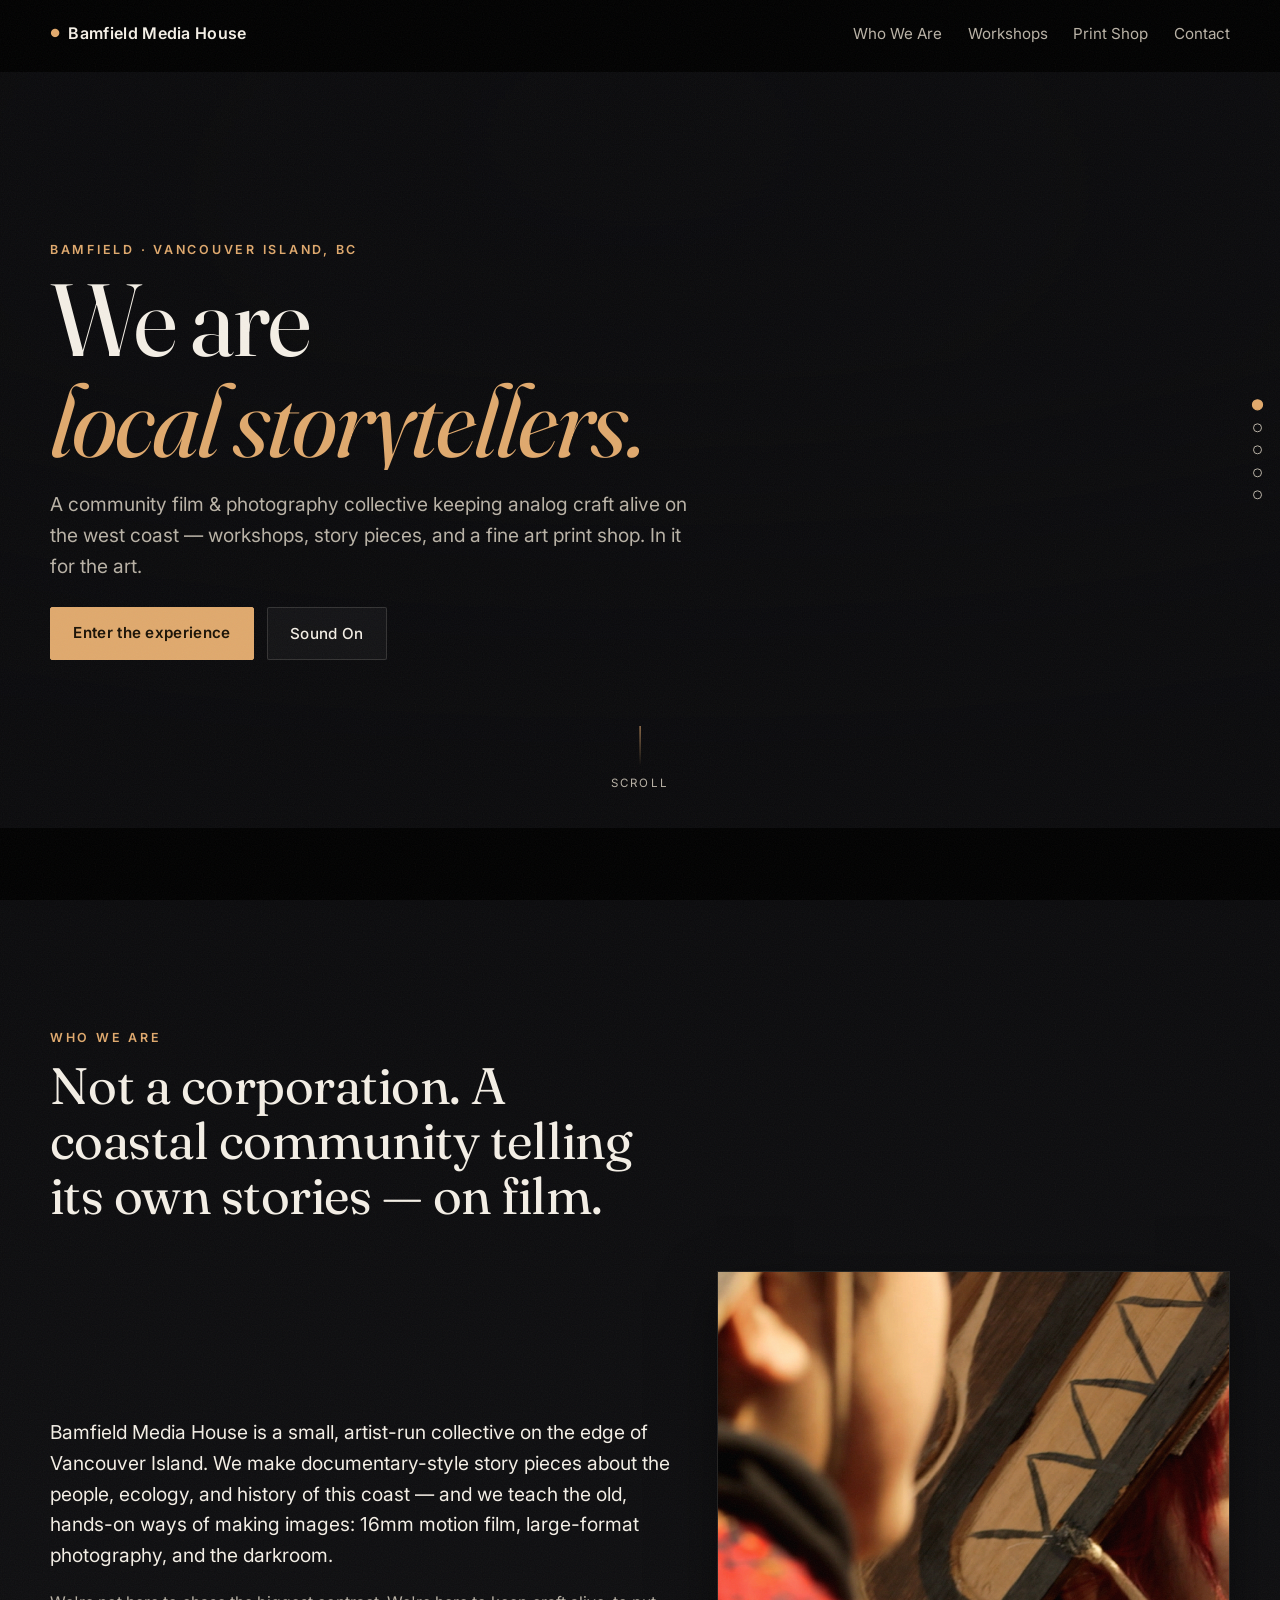
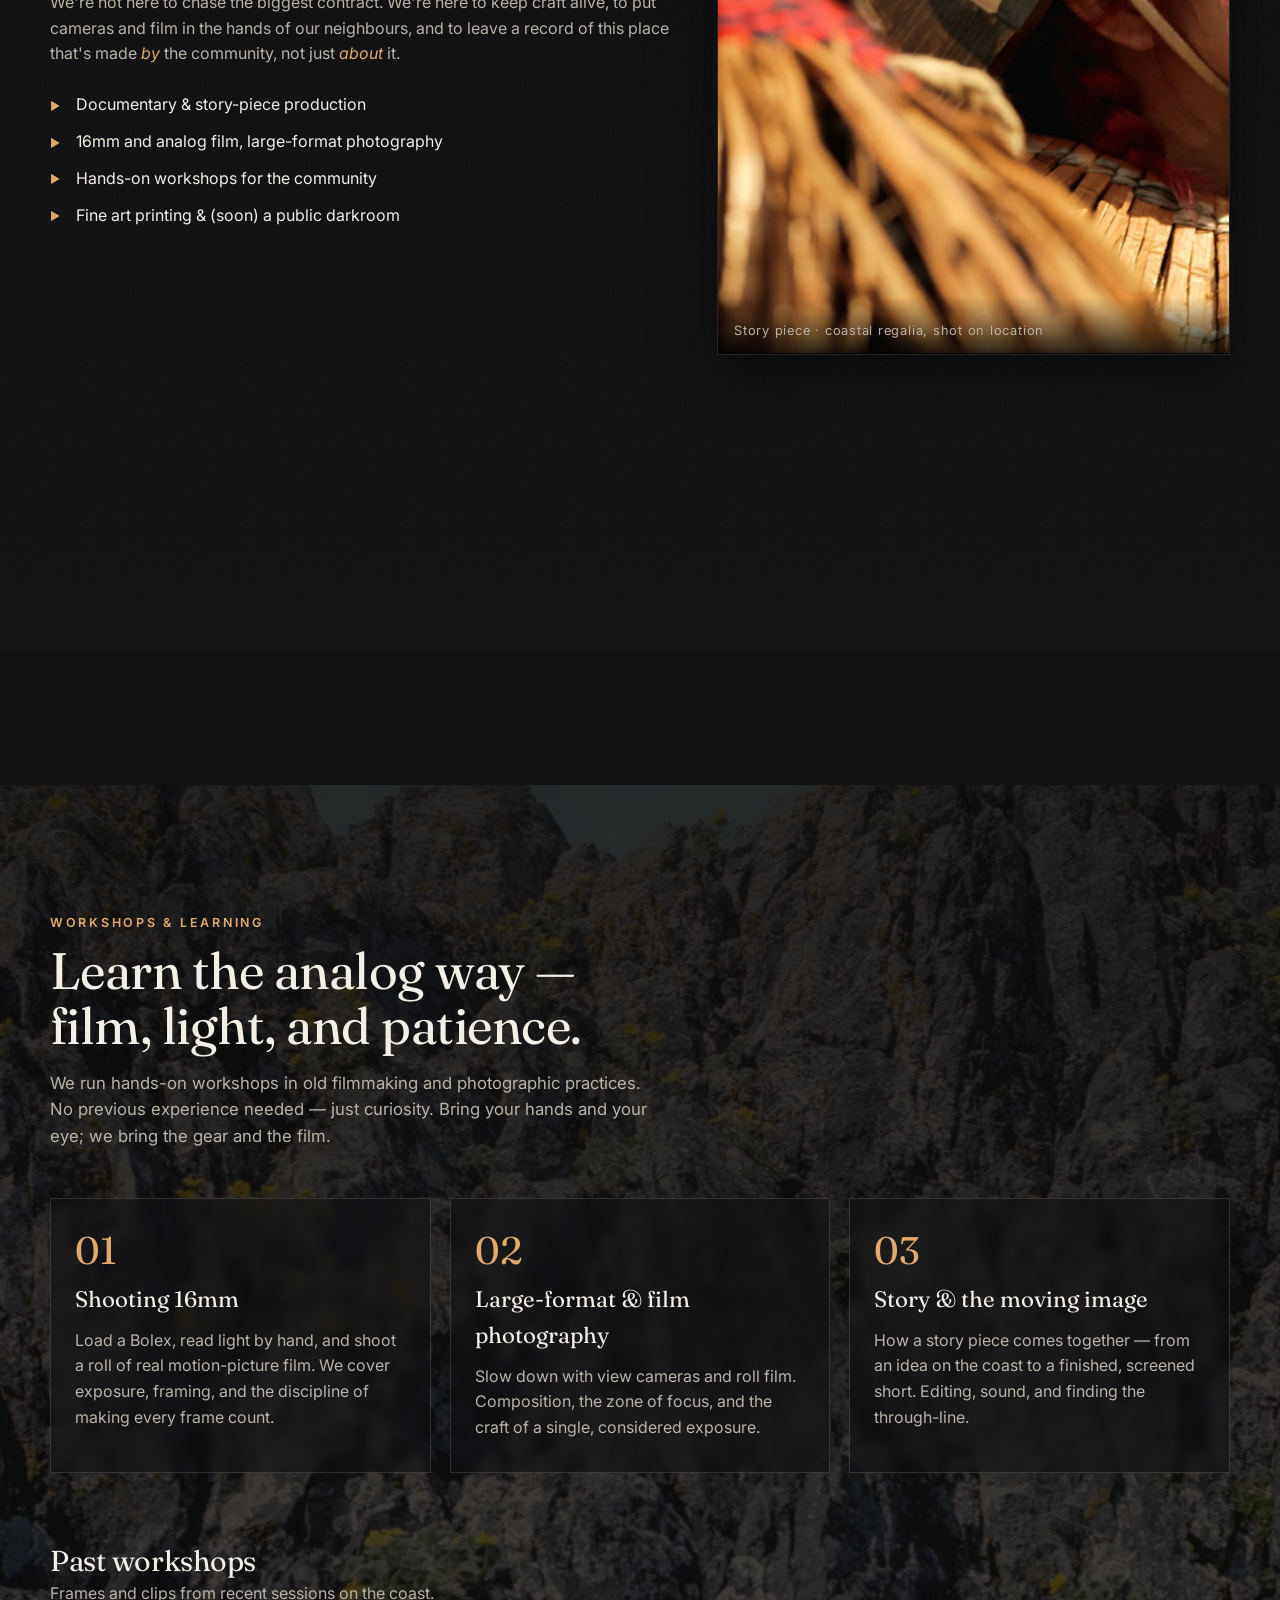
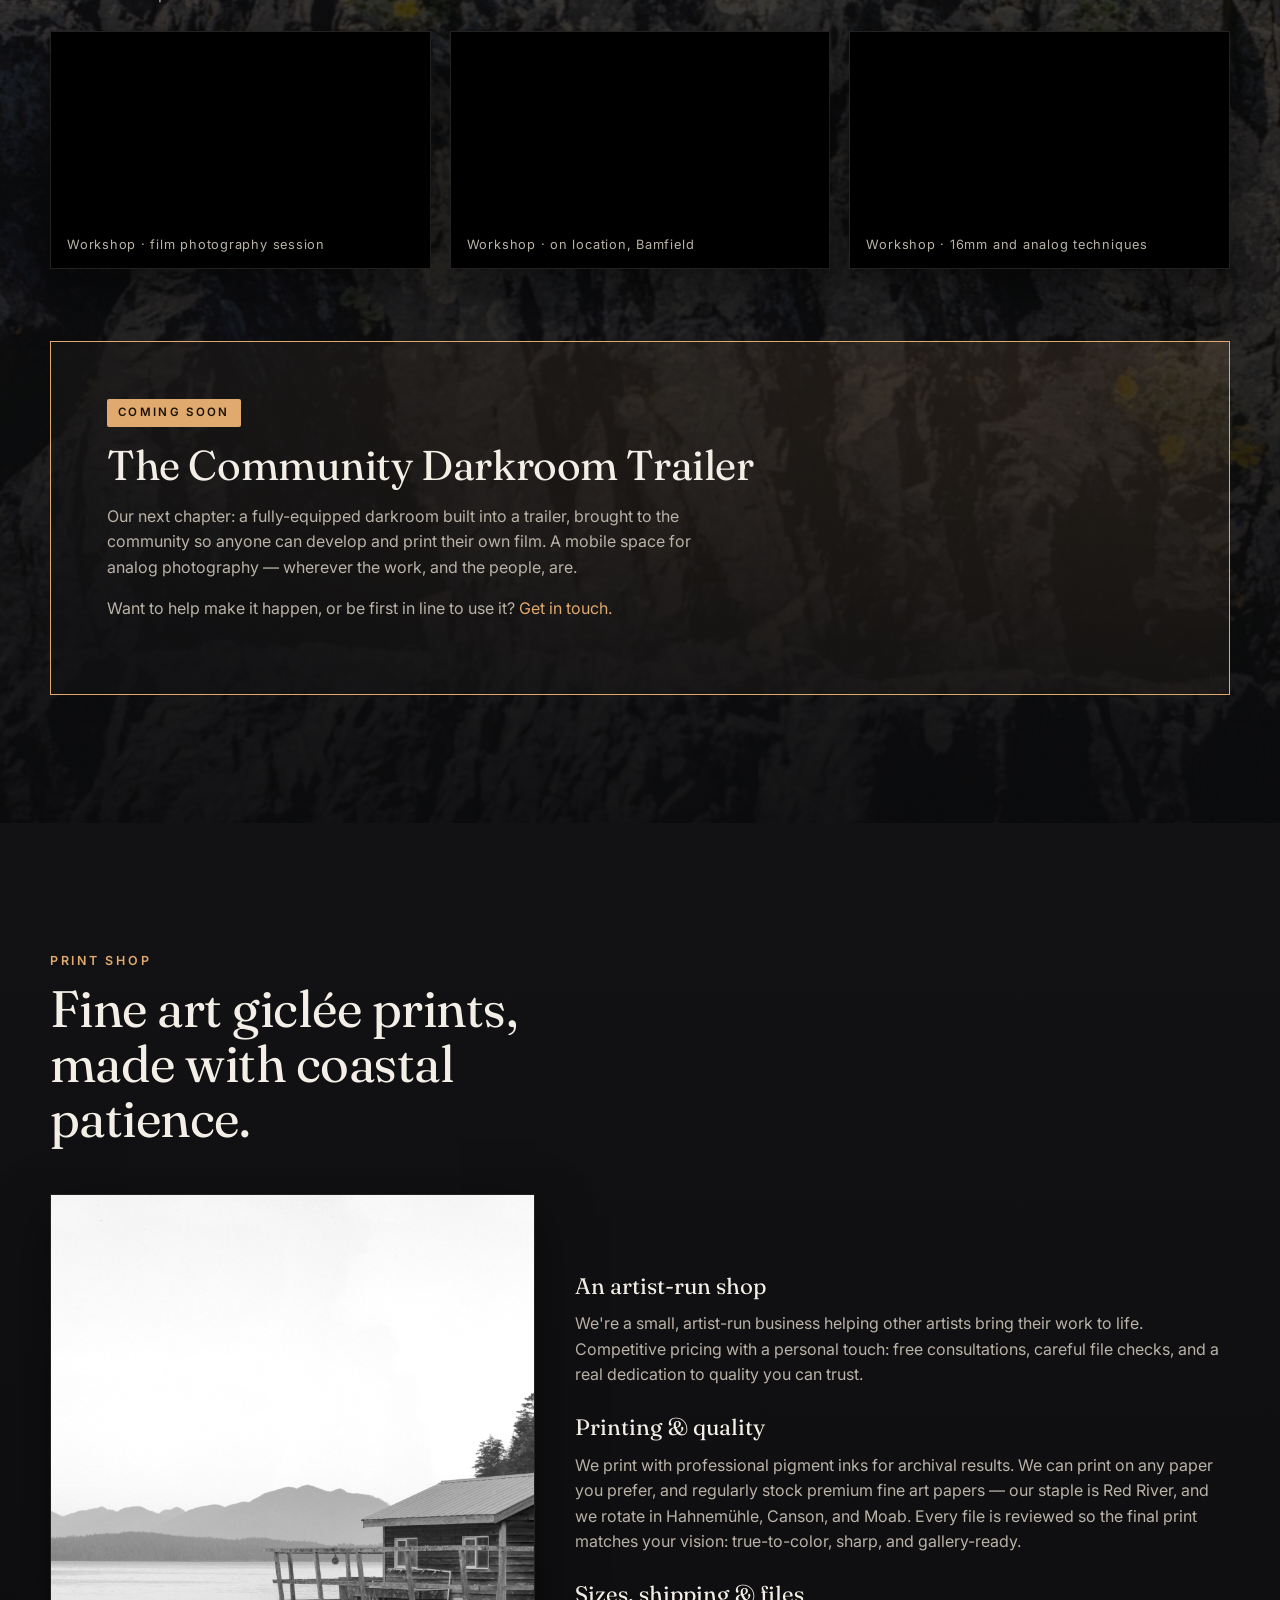
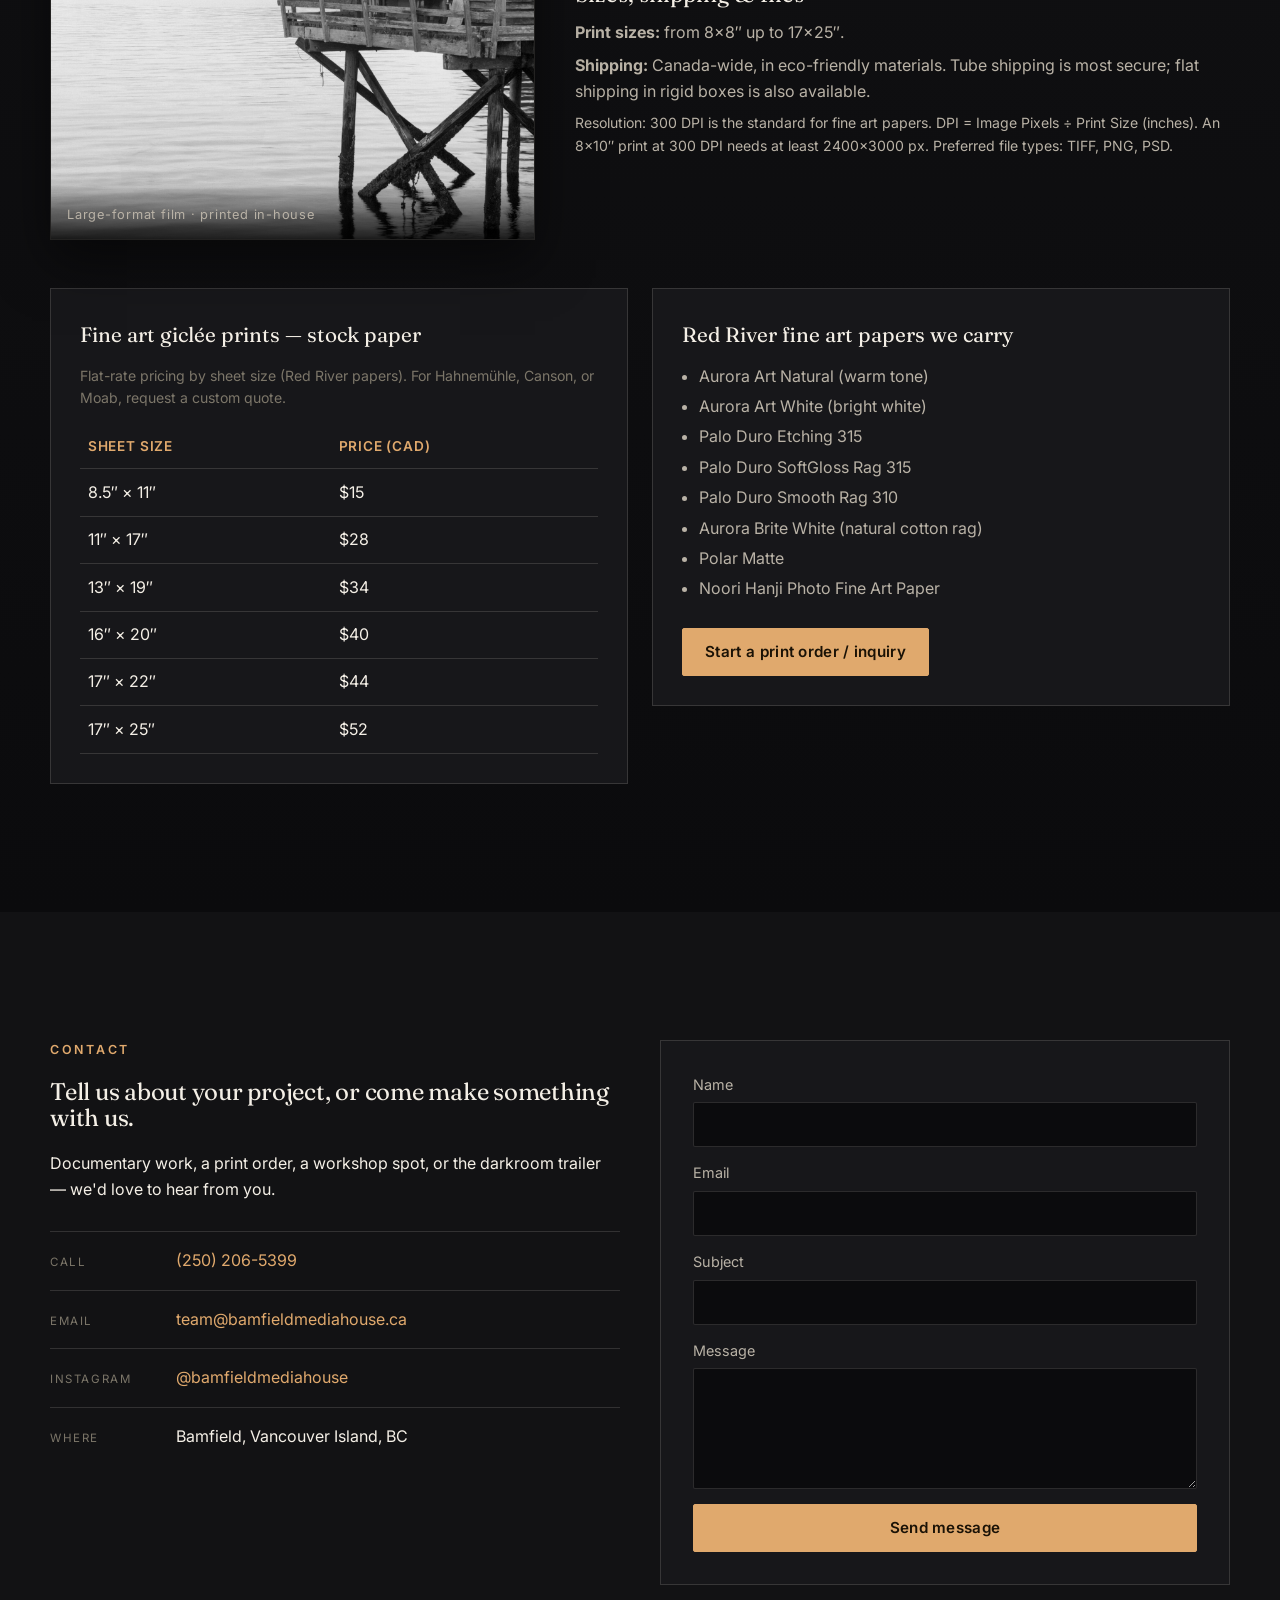
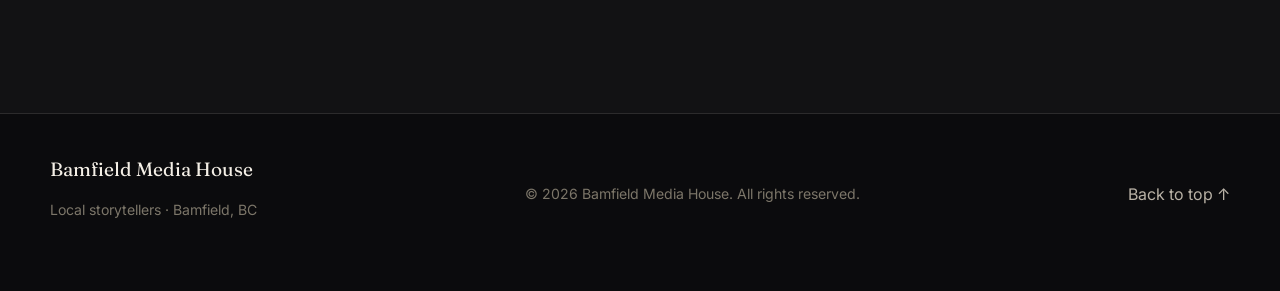
==== index.html @ 472bc800 "Wire in Nextcloud media — ARC_ workshop photos + social export video clips - Workshop reel: ARC_8375" ====
<!doctype html>
<html lang="en-CA">
<head>
  <meta charset="utf-8">
  <meta name="viewport" content="width=device-width, initial-scale=1">

  <!-- ============================ SEO ============================ -->
  <title>Bamfield Media House — Local Storytellers · Film Workshops, 16mm &amp; Fine Art Printing</title>
  <meta name="description" content="Bamfield Media House is a community film & photography collective on Vancouver Island, BC. We run analog filmmaking workshops (16mm and old photographic practices), tell local story pieces, and run a fine art print shop — with a community darkroom on the way.">
  <meta name="keywords" content="Bamfield, Vancouver Island, 16mm film workshop, analog photography, darkroom, documentary, fine art printing, giclée prints, local storytellers, community filmmaking">
  <meta name="author" content="Bamfield Media House">
  <meta name="robots" content="index, follow, max-image-preview:large">
  <link rel="canonical" href="https://bamfieldmediahouse.ca/">

  <!-- Geo signals (helps Google understand where we are) -->
  <meta name="geo.region" content="CA-BC">
  <meta name="geo.placename" content="Bamfield, British Columbia">
  <meta name="geo.position" content="48.8353;-125.1357">
  <meta name="ICBM" content="48.8353, -125.1357">

  <!-- Open Graph (link previews on Facebook, iMessage, etc.) -->
  <meta property="og:type" content="website">
  <meta property="og:site_name" content="Bamfield Media House">
  <meta property="og:title" content="Bamfield Media House — Local Storytellers">
  <meta property="og:description" content="A community film & photography collective on Vancouver Island. Analog workshops, local story pieces, and a fine art print shop.">
  <meta property="og:url" content="https://bamfieldmediahouse.ca/">
  <meta property="og:image" content="https://bamfieldmediahouse.ca/assets/media/Still-2025-03-11-180737_1.7.1.jpg">
  <meta property="og:image:alt" content="Film still from a Bamfield Media House production — coastal Indigenous regalia in warm light">
  <meta property="og:locale" content="en_CA">

  <!-- Twitter / X -->
  <meta name="twitter:card" content="summary_large_image">
  <meta name="twitter:title" content="Bamfield Media House — Local Storytellers">
  <meta name="twitter:description" content="Community film & photography on Vancouver Island. Analog workshops, story pieces, and a fine art print shop.">
  <meta name="twitter:image" content="https://bamfieldmediahouse.ca/assets/media/Still-2025-03-11-180737_1.7.1.jpg">

  <meta name="theme-color" content="#0b0b0d">
  <link rel="icon" href="assets/media/favicon.jpg.png">
  <link rel="apple-touch-icon" href="assets/media/favicon.jpg.png">

  <!-- Fonts -->
  <link rel="preconnect" href="https://fonts.googleapis.com">
  <link rel="preconnect" href="https://fonts.gstatic.com" crossorigin>
  <link href="https://fonts.googleapis.com/css2?family=Fraunces:ital,opsz,wght@0,9..144,400;0,9..144,600;1,9..144,400&family=Inter:wght@400;500;600&display=swap" rel="stylesheet">

  <link rel="stylesheet" href="assets/css/styles.css">

  <!-- ===================== Structured data ===================== -->
  <!-- Tells Google we are a real local business in Bamfield, BC. -->
  <script type="application/ld+json">
  {
    "@context": "https://schema.org",
    "@type": "LocalBusiness",
    "@id": "https://bamfieldmediahouse.ca/#business",
    "name": "Bamfield Media House",
    "alternateName": "BMH",
    "url": "https://bamfieldmediahouse.ca/",
    "image": "https://bamfieldmediahouse.ca/assets/media/Still-2025-03-11-180737_1.7.1.jpg",
    "logo": "https://bamfieldmediahouse.ca/assets/media/favicon.jpg.png",
    "description": "A community film and photography collective on Vancouver Island. We run analog filmmaking and photographic workshops, produce local documentary story pieces, and operate a fine art print shop.",
    "email": "team@bamfieldmediahouse.ca",
    "telephone": "+1-250-206-5399",
    "priceRange": "$$",
    "address": {
      "@type": "PostalAddress",
      "addressLocality": "Bamfield",
      "addressRegion": "BC",
      "addressCountry": "CA"
    },
    "geo": {
      "@type": "GeoCoordinates",
      "latitude": 48.8353,
      "longitude": -125.1357
    },
    "areaServed": [
      { "@type": "Place", "name": "Bamfield, British Columbia" },
      { "@type": "Place", "name": "Vancouver Island" },
      { "@type": "Country", "name": "Canada" }
    ],
    "knowsAbout": ["16mm film", "Analog photography", "Darkroom printing", "Documentary filmmaking", "Fine art giclée printing", "Large format photography"],
    "sameAs": ["https://www.instagram.com/bamfieldmediahouse/"],
    "founder": { "@type": "Person", "name": "Andrew Miller" }
  }
  </script>

  <!-- Google Analytics is currently served via Cloudflare Zaraz (GA4 G-3F9N4N9SV6).
       If you ever move off Cloudflare, uncomment this block to track directly:
  <script async src="https://www.googletagmanager.com/gtag/js?id=G-3F9N4N9SV6"></script>
  <script>
    window.dataLayer = window.dataLayer || [];
    function gtag(){dataLayer.push(arguments);}
    gtag('js', new Date());
    gtag('config', 'G-3F9N4N9SV6');
  </script>
  -->
</head>
<body>
  <a class="skip-link" href="#story">Skip to content</a>

  <!-- ===================== Preloader (film leader) ===================== -->
  <div id="preloader" class="preloader" role="status" aria-live="polite" aria-label="Loading">
    <div class="leader">
      <svg class="leader-ring" viewBox="0 0 120 120" aria-hidden="true">
        <circle class="leader-track" cx="60" cy="60" r="54"></circle>
        <circle class="leader-progress" cx="60" cy="60" r="54"></circle>
      </svg>
      <span class="leader-count" id="leader-count">0</span>
    </div>
    <p class="leader-word">Bamfield Media House</p>
    <p class="leader-sub">Loading the reel…</p>
  </div>

  <!-- Film grain + letterbox overlays (purely decorative) -->
  <div class="grain" aria-hidden="true"></div>
  <div class="scroll-progress" aria-hidden="true"><span id="scroll-bar"></span></div>

  <!-- ===================== Header / quick links ===================== -->
  <header class="site-header" id="site-header">
    <div class="container nav-wrap">
      <a class="brand" href="#top" aria-label="Bamfield Media House — home">
        <span class="brand-mark">●</span> Bamfield Media House
      </a>
      <button class="menu-toggle" aria-expanded="false" aria-controls="site-nav">Menu</button>
      <nav id="site-nav" class="site-nav" aria-label="Main">
        <a href="#story">Who We Are</a>
        <a href="#workshops">Workshops</a>
        <a href="#print">Print Shop</a>
        <a href="#contact">Contact</a>
      </nav>
    </div>
  </header>

  <!-- Side dot quick-nav -->
  <nav class="dot-nav" aria-label="Section navigation">
    <a href="#top" data-label="Top" class="is-active"><span></span></a>
    <a href="#story" data-label="Who We Are"><span></span></a>
    <a href="#workshops" data-label="Workshops"><span></span></a>
    <a href="#print" data-label="Print Shop"><span></span></a>
    <a href="#contact" data-label="Contact"><span></span></a>
  </nav>

  <main>
    <!-- ============================ HERO ============================ -->
    <section id="top" class="hero">
      <div class="hero-video" aria-hidden="true">
        <iframe
          class="hero-yt"
          id="hero-yt"
          src="https://www.youtube-nocookie.com/embed/eTSDA9a7f2o?autoplay=1&mute=1&controls=0&playsinline=1&loop=1&playlist=eTSDA9a7f2o&modestbranding=1&rel=0&enablejsapi=1"
          title="Bamfield Media House landing reel"
          frameborder="0"
          allow="autoplay; encrypted-media; picture-in-picture"
          referrerpolicy="strict-origin-when-cross-origin"
        ></iframe>
      </div>
      <div class="hero-grade"></div>
      <div class="letterbox letterbox-top" aria-hidden="true"></div>
      <div class="letterbox letterbox-bottom" aria-hidden="true"></div>

      <div class="container hero-content">
        <p class="kicker reveal">Bamfield · Vancouver Island, BC</p>
        <h1 class="hero-title">
          <span class="line"><span class="word">We</span> <span class="word">are</span></span>
          <span class="line accent"><span class="word">local</span> <span class="word">storytellers.</span></span>
        </h1>
        <p class="hero-lede reveal">A community film &amp; photography collective keeping analog craft alive on the
          west coast — workshops, story pieces, and a fine art print shop. In it for the art.</p>
        <div class="hero-actions reveal">
          <a class="btn btn-primary" href="#story">Enter the experience</a>
          <button id="yt-sound-toggle" class="btn btn-ghost" type="button" aria-pressed="false">Sound On</button>
        </div>
      </div>

      <a href="#story" class="scroll-cue" aria-label="Scroll down">
        <span></span>Scroll
      </a>
    </section>

    <!-- ============================ WHO WE ARE ============================ -->
    <section id="story" class="section section-story">
      <div class="container">
        <div class="section-head reveal">
          <p class="kicker">Who We Are</p>
          <h2 class="display">Not a corporation. A coastal community telling its own stories — on film.</h2>
        </div>

        <div class="story-grid">
          <div class="story-copy reveal">
            <p class="lead">Bamfield Media House is a small, artist-run collective on the edge of Vancouver Island.
              We make documentary-style story pieces about the people, ecology, and history of this coast — and
              we teach the old, hands-on ways of making images: 16mm motion film, large-format photography, and
              the darkroom.</p>
            <p>We're not here to chase the biggest contract. We're here to keep craft alive, to put cameras and
              film in the hands of our neighbours, and to leave a record of this place that's made <em>by</em> the
              community, not just <em>about</em> it.</p>
            <ul class="ticks">
              <li>Documentary &amp; story-piece production</li>
              <li>16mm and analog film, large-format photography</li>
              <li>Hands-on workshops for the community</li>
              <li>Fine art printing &amp; (soon) a public darkroom</li>
            </ul>
          </div>

          <!-- Motion-graphic frame: BMH social reel clip -->
          <figure class="frame frame-tall reveal from-right">
            <video class="clip" muted loop playsinline preload="none"
                   poster="assets/media/Still-2025-03-11-180737_1.7.1.jpg">
              <source src="https://drive.bamfieldmediahouse.ca/s/3s8p5FVaVHLxMEpFvLwDmkj7/download?path=/&files=social%20export%20bamfield%201.mp4" type="video/mp4">
            </video>
            <figcaption>Story piece · coastal regalia, shot on location</figcaption>
          </figure>
        </div>

        <!-- Parallax band of behind-the-scenes frames -->
        <div class="bts-band">
          <figure class="frame reveal from-left">
            <img src="assets/media/476390717_10227284953205027_3964863342104611329_n-e1741737810658.jpg"
                 alt="Behind the scenes: a documentary interview set up with lights, boom mic and camera overlooking the coast" loading="lazy">
            <figcaption>On set · interview in the inlet</figcaption>
          </figure>
          <figure class="frame reveal">
            <img src="https://drive.bamfieldmediahouse.ca/s/3s8p5FVaVHLxMEpFvLwDmkj7/download?path=/&files=IMG_8886.JPG"
                 alt="Bamfield Media House on location, coastal British Columbia" loading="lazy">
            <figcaption>In the field · coastal BC</figcaption>
          </figure>
          <figure class="frame reveal from-right">
            <img src="assets/media/The-local-Gas-Bar-web-1-of-1.jpg"
                 alt="The local gas bar in Bamfield reflected in calm water at dusk" loading="lazy">
            <figcaption>Our place · the local gas bar</figcaption>
          </figure>
        </div>
      </div>
    </section>

    <!-- ============================ WORKSHOPS ============================ -->
    <section id="workshops" class="section section-workshops">
      <div class="parallax-bg" data-parallax style="background-image:url('assets/media/Bradys-Rock-Web.jpg')" aria-hidden="true"></div>
      <div class="section-veil"></div>
      <div class="container">
        <div class="section-head reveal">
          <p class="kicker">Workshops &amp; Learning</p>
          <h2 class="display">Learn the analog way — film, light, and patience.</h2>
          <p class="section-intro">We run hands-on workshops in old filmmaking and photographic practices. No
            previous experience needed — just curiosity. Bring your hands and your eye; we bring the gear and the film.</p>
        </div>

        <div class="workshop-cards">
          <article class="ws-card reveal">
            <span class="ws-num">01</span>
            <h3>Shooting 16mm</h3>
            <p>Load a Bolex, read light by hand, and shoot a roll of real motion-picture film. We cover exposure,
              framing, and the discipline of making every frame count.</p>
          </article>
          <article class="ws-card reveal">
            <span class="ws-num">02</span>
            <h3>Large-format &amp; film photography</h3>
            <p>Slow down with view cameras and roll film. Composition, the zone of focus, and the craft of a
              single, considered exposure.</p>
          </article>
          <article class="ws-card reveal">
            <span class="ws-num">03</span>
            <h3>Story &amp; the moving image</h3>
            <p>How a story piece comes together — from an idea on the coast to a finished, screened short. Editing,
              sound, and finding the through-line.</p>
          </article>
        </div>

        <!-- Past workshops — clip / photo reel that animates in -->
        <div class="reel">
          <div class="reel-head reveal">
            <h3 class="display">Past workshops</h3>
            <p>Frames and clips from recent sessions on the coast.</p>
          </div>
          <div class="reel-track">
            <figure class="frame reveal from-left">
              <video class="clip" muted loop playsinline preload="none"
                     poster="https://drive.bamfieldmediahouse.ca/s/3s8p5FVaVHLxMEpFvLwDmkj7/download?path=/&files=ARC_8375.jpg">
                <source src="https://drive.bamfieldmediahouse.ca/s/3s8p5FVaVHLxMEpFvLwDmkj7/download?path=/&files=social%20export%202.mp4" type="video/mp4">
              </video>
              <figcaption>Workshop · film photography session</figcaption>
            </figure>
            <figure class="frame reveal">
              <video class="clip" muted loop playsinline preload="none"
                     poster="https://drive.bamfieldmediahouse.ca/s/3s8p5FVaVHLxMEpFvLwDmkj7/download?path=/&files=ARC_8410.jpg">
                <source src="https://drive.bamfieldmediahouse.ca/s/3s8p5FVaVHLxMEpFvLwDmkj7/download?path=/&files=social%20export%203.mp4" type="video/mp4">
              </video>
              <figcaption>Workshop · on location, Bamfield</figcaption>
            </figure>
            <figure class="frame reveal from-right">
              <video class="clip" muted loop playsinline preload="none"
                     poster="https://drive.bamfieldmediahouse.ca/s/3s8p5FVaVHLxMEpFvLwDmkj7/download?path=/&files=ARC_8440.jpg">
                <source src="https://drive.bamfieldmediahouse.ca/s/3s8p5FVaVHLxMEpFvLwDmkj7/download?path=/&files=social%20export%20bamfield%204.mp4" type="video/mp4">
              </video>
              <figcaption>Workshop · 16mm and analog techniques</figcaption>
            </figure>
          </div>
        </div>

        <!-- Future expansion: the darkroom trailer -->
        <div class="darkroom reveal">
          <div class="darkroom-tag">Coming soon</div>
          <h3 class="display">The Community Darkroom Trailer</h3>
          <p>Our next chapter: a fully-equipped darkroom built into a trailer, brought to the community so anyone
            can develop and print their own film. A mobile space for analog photography — wherever the work, and
            the people, are.</p>
          <p class="darkroom-note">Want to help make it happen, or be first in line to use it?
            <a href="#contact">Get in touch.</a></p>
        </div>
      </div>
    </section>

    <!-- ============================ PRINT SHOP ============================ -->
    <section id="print" class="section section-print">
      <div class="container">
        <div class="section-head reveal">
          <p class="kicker">Print Shop</p>
          <h2 class="display">Fine art giclée prints, made with coastal patience.</h2>
        </div>

        <div class="print-grid">
          <figure class="frame frame-tall reveal from-left">
            <img src="assets/media/img047-scaled.jpg"
                 alt="Black and white large-format film photograph of a stilt house over calm water in Bamfield" loading="lazy">
            <figcaption>Large-format film · printed in-house</figcaption>
          </figure>

          <div class="print-copy reveal">
            <h3>An artist-run shop</h3>
            <p>We're a small, artist-run business helping other artists bring their work to life. Competitive
              pricing with a personal touch: free consultations, careful file checks, and a real dedication to
              quality you can trust.</p>

            <h3>Printing &amp; quality</h3>
            <p>We print with professional pigment inks for archival results. We can print on any paper you prefer,
              and regularly stock premium fine art papers — our staple is Red River, and we rotate in Hahnemühle,
              Canson, and Moab. Every file is reviewed so the final print matches your vision: true-to-color,
              sharp, and gallery-ready.</p>

            <h3>Sizes, shipping &amp; files</h3>
            <p><strong>Print sizes:</strong> from 8×8″ up to 17×25″.</p>
            <p><strong>Shipping:</strong> Canada-wide, in eco-friendly materials. Tube shipping is most secure;
              flat shipping in rigid boxes is also available.</p>
            <p class="small">Resolution: 300 DPI is the standard for fine art papers.
              DPI = Image Pixels ÷ Print Size (inches). An 8×10″ print at 300 DPI needs at least 2400×3000 px.
              Preferred file types: TIFF, PNG, PSD.</p>
          </div>
        </div>

        <div class="price-wrap reveal">
          <div class="price-card">
            <h3>Fine art giclée prints — stock paper</h3>
            <p class="small">Flat-rate pricing by sheet size (Red River papers). For Hahnemühle, Canson, or Moab,
              request a custom quote.</p>
            <table class="price-table">
              <thead><tr><th>Sheet Size</th><th>Price (CAD)</th></tr></thead>
              <tbody>
                <tr><td>8.5″ × 11″</td><td>$15</td></tr>
                <tr><td>11″ × 17″</td><td>$28</td></tr>
                <tr><td>13″ × 19″</td><td>$34</td></tr>
                <tr><td>16″ × 20″</td><td>$40</td></tr>
                <tr><td>17″ × 22″</td><td>$44</td></tr>
                <tr><td>17″ × 25″</td><td>$52</td></tr>
              </tbody>
            </table>
          </div>
          <div class="price-card">
            <h3>Red River fine art papers we carry</h3>
            <ul class="paper-list">
              <li>Aurora Art Natural (warm tone)</li>
              <li>Aurora Art White (bright white)</li>
              <li>Palo Duro Etching 315</li>
              <li>Palo Duro SoftGloss Rag 315</li>
              <li>Palo Duro Smooth Rag 310</li>
              <li>Aurora Brite White (natural cotton rag)</li>
              <li>Polar Matte</li>
              <li>Noori Hanji Photo Fine Art Paper</li>
            </ul>
            <div class="order-cta">
              <button id="order-toggle" class="btn btn-primary" type="button" aria-expanded="false" aria-controls="order-form">
                Start a print order / inquiry
              </button>
            </div>
          </div>
        </div>

        <div id="order-form" class="order-form-wrap is-hidden" aria-hidden="true">
          <div class="order-form-head">
            <h3>Printing inquiry / order form</h3>
            <button id="order-close" class="btn btn-ghost" type="button">Close</button>
          </div>
          <form class="order-form" action="https://formspree.io/f/maqlvzbo" method="post">
            <input type="hidden" name="_subject" value="BMH Print Order / Inquiry">
            <input type="hidden" name="_redirect" value="./#print">
            <div class="grid-2">
              <label>First Name * <input type="text" name="first_name" required></label>
              <label>Last Name * <input type="text" name="last_name" required></label>
            </div>
            <div class="grid-2">
              <label>Phone <input type="tel" name="phone"></label>
              <label>Email Address * <input type="email" name="email" required></label>
            </div>
            <label>Street Address <input type="text" name="street"></label>
            <label>Apartment, suite, etc <input type="text" name="unit"></label>
            <div class="grid-2">
              <label>City <input type="text" name="city"></label>
              <label>State/Province <input type="text" name="province"></label>
            </div>
            <div class="grid-2">
              <label>ZIP / Postal Code <input type="text" name="postal"></label>
              <label>Country <input type="text" name="country" value="Canada"></label>
            </div>
            <div class="grid-3">
              <label>Ink Type *
                <select name="ink_type" required>
                  <option value="" selected disabled>Select…</option>
                  <option>Colour</option>
                  <option>Black &amp; White</option>
                </select>
              </label>
              <label>Paper *
                <select name="paper" required>
                  <option value="" selected disabled>Select…</option>
                  <option>Big Bend Baryta 310</option>
                  <option>Aurora Art White 300</option>
                  <option>Aurora Art Natural 300</option>
                  <option>Other</option>
                </select>
              </label>
              <label>Paper Size *
                <select name="paper_size" required>
                  <option value="" selected disabled>Select…</option>
                  <option>8x8</option>
                  <option>8x10</option>
                  <option>8x12</option>
                  <option>12x12</option>
                  <option>12x14</option>
                  <option>12x16</option>
                  <option>16x16</option>
                  <option>16x20</option>
                  <option>16x24</option>
                  <option>Custom</option>
                </select>
              </label>
            </div>
            <label>File link (Google Drive / Dropbox / WeTransfer)
              <input type="url" name="file_link" placeholder="https://…">
            </label>
            <p class="small">Tip: for best results, share the original TIFF/PNG/PSD via a link.</p>
            <label>Print Notes <textarea name="notes" rows="5"></textarea></label>
            <button class="btn btn-primary" type="submit">Submit order</button>
          </form>
        </div>
      </div>
    </section>

    <!-- ============================ CONTACT ============================ -->
    <section id="contact" class="section section-contact">
      <div class="container contact">
        <div class="contact-copy reveal">
          <p class="kicker">Contact</p>
          <h2 class="display">Tell us about your project, or come make something with us.</h2>
          <p>Documentary work, a print order, a workshop spot, or the darkroom trailer — we'd love to hear from you.</p>
          <ul class="contact-list">
            <li><span>Call</span><a href="tel:+12502065399">(250) 206-5399</a></li>
            <li><span>Email</span><a href="mailto:team@bamfieldmediahouse.ca">team@bamfieldmediahouse.ca</a></li>
            <li><span>Instagram</span><a href="https://www.instagram.com/bamfieldmediahouse/" target="_blank" rel="noreferrer">@bamfieldmediahouse</a></li>
            <li><span>Where</span>Bamfield, Vancouver Island, BC</li>
          </ul>
        </div>
        <form class="contact-form reveal" action="https://formspree.io/f/xwvwyjqg" method="post">
          <input type="hidden" name="_subject" value="BMH Contact Inquiry">
          <input type="hidden" name="_redirect" value="./#contact">
          <label>Name <input type="text" name="name" autocomplete="name" required></label>
          <label>Email <input type="email" name="email" autocomplete="email" required></label>
          <label>Subject <input type="text" name="subject" autocomplete="off"></label>
          <label>Message <textarea name="message" rows="5" required></textarea></label>
          <button class="btn btn-primary" type="submit">Send message</button>
        </form>
      </div>
    </section>
  </main>

  <footer class="site-footer">
    <div class="container footer-wrap">
      <div>
        <p class="footer-brand">Bamfield Media House</p>
        <p class="small">Local storytellers · Bamfield, BC</p>
      </div>
      <p class="small">&copy; <span id="year">2026</span> Bamfield Media House. All rights reserved.</p>
      <a class="back-top" href="#top">Back to top ↑</a>
    </div>
  </footer>

  <script src="assets/js/main.js"></script>
</body>
</html>
---- assets/css/styles.css ----
/* =========================================================
   Bamfield Media House — cinematic / analog theme
   ========================================================= */
:root {
  --bg:        #0b0b0d;   /* film black */
  --bg-2:      #121214;
  --bg-3:      #17171a;
  --ink:       #f4efe6;   /* warm cream text */
  --ink-dim:   #b9b2a6;
  --ink-faint: #7c7669;
  --amber:     #e0a96d;   /* safelight / film leader */
  --amber-2:   #c9863f;
  --line:      rgba(244,239,230,0.14);
  --max:       1180px;
  --serif: "Fraunces", Georgia, "Times New Roman", serif;
  --sans:  "Inter", ui-sans-serif, system-ui, -apple-system, Segoe UI, Arial, sans-serif;
}

* { box-sizing: border-box; }
html { scroll-behavior: smooth; }
html, body { margin: 0; padding: 0; }
body {
  font-family: var(--sans);
  background: var(--bg);
  color: var(--ink);
  line-height: 1.6;
  overflow-x: hidden;
  -webkit-font-smoothing: antialiased;
}
img, video { max-width: 100%; display: block; }
a { color: var(--amber); text-decoration: none; }
a:hover { color: var(--ink); }

.container { width: min(100% - 2.5rem, var(--max)); margin-inline: auto; }
.display { font-family: var(--serif); font-weight: 400; line-height: 1.08; letter-spacing: -0.01em; }
em { font-style: italic; color: var(--amber); }

.skip-link { position: absolute; left: -9999px; }
.skip-link:focus { left: 1rem; top: 1rem; z-index: 200; background: var(--amber); color: #000; padding: 0.6rem 0.9rem; border-radius: 2px; }

/* ---------------- Film grain + scroll progress ---------------- */
.grain {
  position: fixed; inset: -150%; z-index: 90; pointer-events: none; opacity: 0.05;
  background-image: url("data:image/svg+xml,%3Csvg xmlns='http://www.w3.org/2000/svg' width='160' height='160'%3E%3Cfilter id='n'%3E%3CfeTurbulence type='fractalNoise' baseFrequency='0.85' numOctaves='2' stitchTiles='stitch'/%3E%3C/filter%3E%3Crect width='100%25' height='100%25' filter='url(%23n)'/%3E%3C/svg%3E");
  animation: grain 0.6s steps(2) infinite;
}
@keyframes grain {
  0% { transform: translate(0,0); } 50% { transform: translate(-4%, 3%); } 100% { transform: translate(3%, -2%); }
}
.scroll-progress { position: fixed; top: 0; left: 0; right: 0; height: 2px; z-index: 120; background: transparent; }
.scroll-progress span { display: block; height: 100%; width: 0; background: linear-gradient(90deg, var(--amber), var(--amber-2)); }

/* ---------------- Preloader (film leader) ---------------- */
.preloader {
  position: fixed; inset: 0; z-index: 1000; display: grid; place-content: center; justify-items: center;
  gap: 1rem; background: #000; transition: opacity 0.7s ease, visibility 0.7s ease;
}
.preloader.done { opacity: 0; visibility: hidden; }
.leader { position: relative; width: 120px; height: 120px; }
.leader-ring { width: 120px; height: 120px; transform: rotate(-90deg); }
.leader-track { fill: none; stroke: rgba(244,239,230,0.12); stroke-width: 2; }
.leader-progress {
  fill: none; stroke: var(--amber); stroke-width: 2; stroke-linecap: round;
  stroke-dasharray: 339.292; stroke-dashoffset: 339.292; transition: stroke-dashoffset 0.3s ease;
}
.leader-count { position: absolute; inset: 0; display: grid; place-content: center; font-family: var(--serif); font-size: 2rem; color: var(--ink); }
.leader-word { font-family: var(--serif); letter-spacing: 0.04em; margin: 0.4rem 0 0; }
.leader-sub { color: var(--ink-faint); font-size: 0.85rem; letter-spacing: 0.18em; text-transform: uppercase; margin: 0; }

/* ---------------- Header ---------------- */
.site-header {
  position: fixed; top: 0; left: 0; right: 0; z-index: 100;
  transition: background 0.4s ease, border-color 0.4s ease, backdrop-filter 0.4s ease;
  border-bottom: 1px solid transparent;
}
.site-header.scrolled {
  background: color-mix(in srgb, var(--bg) 78%, transparent);
  backdrop-filter: blur(10px);
  border-bottom: 1px solid var(--line);
}
.nav-wrap { min-height: 68px; display: flex; align-items: center; justify-content: space-between; gap: 1rem; }
.brand { color: var(--ink); font-weight: 600; letter-spacing: 0.02em; display: inline-flex; align-items: center; gap: 0.5rem; }
.brand-mark { color: var(--amber); font-size: 0.7rem; animation: pulse 3s ease-in-out infinite; }
@keyframes pulse { 0%,100% { opacity: 1; } 50% { opacity: 0.3; } }
.site-nav { display: flex; gap: 1.6rem; }
.site-nav a { color: var(--ink-dim); font-size: 0.95rem; position: relative; }
.site-nav a::after { content: ""; position: absolute; left: 0; bottom: -4px; width: 0; height: 1px; background: var(--amber); transition: width 0.3s ease; }
.site-nav a:hover, .site-nav a.active { color: var(--ink); }
.site-nav a.active::after { width: 100%; }
.menu-toggle { display: none; background: transparent; color: var(--ink); border: 1px solid var(--line); border-radius: 2px; padding: 0.45rem 0.7rem; cursor: pointer; }

/* ---------------- Side dot nav ---------------- */
.dot-nav { position: fixed; right: 18px; top: 50%; transform: translateY(-50%); z-index: 95; display: grid; gap: 0.85rem; }
.dot-nav a { display: block; position: relative; }
.dot-nav a span { display: block; width: 9px; height: 9px; border-radius: 50%; border: 1px solid var(--ink-dim); transition: all 0.3s ease; }
.dot-nav a.is-active span { background: var(--amber); border-color: var(--amber); transform: scale(1.25); }
.dot-nav a::after {
  content: attr(data-label); position: absolute; right: 22px; top: 50%; transform: translateY(-50%);
  white-space: nowrap; font-size: 0.72rem; letter-spacing: 0.1em; text-transform: uppercase; color: var(--ink-dim);
  opacity: 0; pointer-events: none; transition: opacity 0.25s ease;
}
.dot-nav a:hover::after { opacity: 1; }

/* ---------------- Hero ---------------- */
.hero { position: relative; min-height: 100svh; display: grid; align-items: center; overflow: clip; }
.hero-video { position: absolute; inset: 0; }
.hero-yt { position: absolute; inset: -25% -25%; width: 150%; height: 150%; border: 0; pointer-events: none; filter: saturate(0.9) contrast(1.05) brightness(0.8); }
.hero-grade { position: absolute; inset: 0; background:
  radial-gradient(120% 90% at 50% 10%, rgba(11,11,13,0.15), rgba(11,11,13,0.55) 55%, rgba(11,11,13,0.92) 100%),
  linear-gradient(180deg, rgba(11,11,13,0.35), rgba(11,11,13,0.2) 40%, rgba(11,11,13,0.9)); }
.letterbox { position: absolute; left: 0; right: 0; height: 8vh; background: #000; z-index: 2; transition: height 0.9s ease; }
.letterbox-top { top: 0; } .letterbox-bottom { bottom: 0; }
body:not(.ready) .letterbox { height: 50vh; }

.hero-content { position: relative; z-index: 3; padding-block: 8vh; }
.kicker { color: var(--amber); text-transform: uppercase; font-size: 0.78rem; letter-spacing: 0.22em; font-weight: 600; margin: 0 0 0.6rem; }
.hero-title { font-family: var(--serif); font-weight: 400; font-size: clamp(2.6rem, 8vw, 6.5rem); line-height: 0.98; margin: 0 0 1.2rem; letter-spacing: -0.02em; }
.hero-title .line { display: block; overflow: hidden; }
.hero-title .accent { color: var(--amber); font-style: italic; }
.hero-title .word { display: inline-block; transform: translateY(110%); opacity: 0; }
body.ready .hero-title .word { animation: wordUp 0.9s cubic-bezier(0.22,1,0.36,1) forwards; }
body.ready .hero-title .line:nth-child(1) .word:nth-child(1) { animation-delay: 0.15s; }
body.ready .hero-title .line:nth-child(1) .word:nth-child(2) { animation-delay: 0.27s; }
body.ready .hero-title .line:nth-child(2) .word:nth-child(1) { animation-delay: 0.42s; }
body.ready .hero-title .line:nth-child(2) .word:nth-child(2) { animation-delay: 0.54s; }
@keyframes wordUp { to { transform: translateY(0); opacity: 1; } }
.hero-lede { max-width: 54ch; color: var(--ink-dim); font-size: clamp(1rem, 1.5vw, 1.2rem); }
.hero-actions { display: flex; gap: 0.8rem; flex-wrap: wrap; margin-top: 1.6rem; }

.scroll-cue { position: absolute; bottom: 12vh; left: 50%; transform: translateX(-50%); z-index: 3; color: var(--ink-dim); font-size: 0.72rem; letter-spacing: 0.2em; text-transform: uppercase; display: grid; justify-items: center; gap: 0.5rem; }
.scroll-cue span { width: 1px; height: 40px; background: linear-gradient(var(--amber), transparent); animation: cue 1.8s ease-in-out infinite; }
@keyframes cue { 0%,100% { opacity: 0.3; transform: scaleY(0.6); } 50% { opacity: 1; transform: scaleY(1); } }

/* ---------------- Buttons ---------------- */
.btn {
  border: 1px solid var(--line); border-radius: 2px; padding: 0.85rem 1.4rem; color: var(--ink);
  background: transparent; cursor: pointer; font-family: var(--sans); font-size: 0.95rem; font-weight: 500;
  letter-spacing: 0.02em; transition: transform 0.2s ease, background 0.25s ease, color 0.25s ease, border-color 0.25s ease;
}
.btn:hover { transform: translateY(-2px); border-color: var(--amber); color: var(--ink); }
.btn-primary { background: var(--amber); color: #1a1206; border-color: var(--amber); font-weight: 600; }
.btn-primary:hover { background: var(--ink); border-color: var(--ink); color: #1a1206; }
.btn-ghost { background: rgba(255,255,255,0.04); }

/* ---------------- Sections ---------------- */
.section { position: relative; padding: clamp(4rem, 10vw, 9rem) 0; }
.section-head { max-width: 60ch; margin-bottom: 3rem; }
.section-head h2 { font-size: clamp(1.8rem, 4vw, 3.4rem); margin: 0.4rem 0 0; }
.section-intro { color: var(--ink-dim); margin-top: 1rem; font-size: 1.05rem; }
.section-story { background: linear-gradient(180deg, var(--bg), var(--bg-2)); }
.section-print { background: linear-gradient(180deg, var(--bg-2), var(--bg)); }
.section-contact { background: var(--bg-2); }

/* ---------------- Who we are ---------------- */
.story-grid { display: grid; grid-template-columns: 1.1fr 0.9fr; gap: 2.5rem; align-items: center; }
.story-copy .lead { font-size: 1.2rem; color: var(--ink); }
.story-copy p { color: var(--ink-dim); }
.ticks { list-style: none; padding: 0; margin: 1.6rem 0 0; display: grid; gap: 0.7rem; }
.ticks li { position: relative; padding-left: 1.6rem; color: var(--ink); }
.ticks li::before { content: "▶"; position: absolute; left: 0; color: var(--amber); font-size: 0.7rem; top: 0.35rem; }

.bts-band { margin-top: 4rem; display: grid; grid-template-columns: repeat(3, 1fr); gap: 1.2rem; }

/* ---------------- Film frames ---------------- */
.frame { position: relative; margin: 0; border: 1px solid var(--line); background: #000; overflow: hidden; box-shadow: 0 20px 50px rgba(0,0,0,0.5); }
.frame img, .frame video { width: 100%; height: 100%; object-fit: cover; aspect-ratio: 16 / 10; filter: saturate(0.92) contrast(1.05); transition: transform 0.8s ease; }
.frame:hover img, .frame:hover video { transform: scale(1.04); }
.frame-tall img, .frame-tall video { aspect-ratio: 3 / 4; }
.frame figcaption {
  position: absolute; left: 0; right: 0; bottom: 0; padding: 1.5rem 1rem 0.8rem;
  font-size: 0.8rem; letter-spacing: 0.06em; color: var(--ink-dim);
  background: linear-gradient(transparent, rgba(0,0,0,0.85));
}

/* ---------------- Workshops ---------------- */
.section-workshops { position: relative; overflow: clip; }
.parallax-bg { position: absolute; inset: -15% 0; background-size: cover; background-position: center; will-change: transform; }
.section-veil { position: absolute; inset: 0; background: linear-gradient(180deg, rgba(11,11,13,0.88), rgba(11,11,13,0.78), rgba(11,11,13,0.95)); }
.section-workshops .container { position: relative; z-index: 2; }

.workshop-cards { display: grid; grid-template-columns: repeat(3, 1fr); gap: 1.2rem; }
.ws-card { border: 1px solid var(--line); background: rgba(18,18,20,0.6); backdrop-filter: blur(4px); padding: 2rem 1.5rem; transition: border-color 0.3s ease, transform 0.3s ease; }
.ws-card:hover { border-color: var(--amber); transform: translateY(-4px); }
.ws-num { font-family: var(--serif); font-size: 2.4rem; color: var(--amber); display: block; line-height: 1; }
.ws-card h3 { font-family: var(--serif); font-weight: 400; font-size: 1.4rem; margin: 0.8rem 0 0.6rem; }
.ws-card p { color: var(--ink-dim); margin: 0; }

.reel { margin-top: 4.5rem; }
.reel-head { margin-bottom: 1.5rem; }
.reel-head h3 { font-size: 1.8rem; margin: 0; }
.reel-head p { color: var(--ink-dim); margin: 0.3rem 0 0; }
.reel-track { display: grid; grid-template-columns: repeat(3, 1fr); gap: 1.2rem; }

.darkroom {
  margin-top: 4.5rem; padding: clamp(2rem, 5vw, 3.5rem); border: 1px solid var(--amber);
  background: radial-gradient(120% 140% at 100% 0%, rgba(224,169,109,0.12), rgba(18,18,20,0.7));
  position: relative; overflow: hidden;
}
.darkroom-tag { display: inline-block; font-size: 0.72rem; letter-spacing: 0.2em; text-transform: uppercase; color: #1a1206; background: var(--amber); padding: 0.3rem 0.7rem; border-radius: 2px; font-weight: 600; }
.darkroom h3 { font-size: clamp(1.6rem, 3.5vw, 2.6rem); margin: 1rem 0 0.8rem; }
.darkroom p { color: var(--ink-dim); max-width: 60ch; }
.darkroom-note { color: var(--ink); }

/* ---------------- Print shop ---------------- */
.print-grid { display: grid; grid-template-columns: 0.85fr 1.15fr; gap: 2.5rem; align-items: center; }
.print-copy h3 { font-family: var(--serif); font-weight: 400; font-size: 1.4rem; margin: 1.4rem 0 0.4rem; }
.print-copy h3:first-child { margin-top: 0; }
.print-copy p { color: var(--ink-dim); margin: 0 0 0.5rem; }
.small { color: var(--ink-faint); font-size: 0.88rem; }

.price-wrap { margin-top: 3rem; display: grid; grid-template-columns: 1fr 1fr; gap: 1.5rem; align-items: start; }
.price-card { border: 1px solid var(--line); background: var(--bg-3); padding: 1.8rem; }
.price-card h3 { font-family: var(--serif); font-weight: 400; font-size: 1.3rem; margin: 0 0 0.5rem; }
.price-table { width: 100%; border-collapse: collapse; margin-top: 1rem; }
.price-table th, .price-table td { text-align: left; padding: 0.65rem 0.5rem; border-bottom: 1px solid var(--line); }
.price-table th { color: var(--amber); font-weight: 600; font-size: 0.85rem; letter-spacing: 0.06em; text-transform: uppercase; }
.paper-list { margin: 0.8rem 0 0; padding-left: 1.1rem; color: var(--ink-dim); display: grid; gap: 0.3rem; }
.order-cta { margin-top: 1.6rem; }

.order-form-wrap { margin-top: 2.5rem; border: 1px solid var(--amber); padding: 2rem; background: var(--bg-3); }
.is-hidden { display: none; }
.order-form-head { display: flex; align-items: center; justify-content: space-between; gap: 1rem; margin-bottom: 1.2rem; }
.order-form-head h3 { font-family: var(--serif); font-weight: 400; margin: 0; }
.order-form { display: grid; gap: 0.9rem; }
.order-form label, .contact-form label { display: grid; gap: 0.4rem; color: var(--ink-dim); font-size: 0.9rem; }
.order-form input, .order-form textarea, .order-form select,
.contact-form input, .contact-form textarea {
  background: var(--bg); color: var(--ink); border: 1px solid var(--line); border-radius: 2px; padding: 0.75rem; font-family: var(--sans); font-size: 0.95rem;
}
.order-form input:focus, .order-form textarea:focus, .order-form select:focus,
.contact-form input:focus, .contact-form textarea:focus { outline: none; border-color: var(--amber); }
.grid-2 { display: grid; gap: 0.9rem; grid-template-columns: repeat(2, 1fr); }
.grid-3 { display: grid; gap: 0.9rem; grid-template-columns: repeat(3, 1fr); }

/* ---------------- Contact ---------------- */
.contact { display: grid; grid-template-columns: 1fr 1fr; gap: 2.5rem; align-items: start; }
.contact-list { list-style: none; padding: 0; margin: 1.8rem 0 0; display: grid; gap: 1rem; }
.contact-list li { display: grid; grid-template-columns: 110px 1fr; gap: 1rem; border-top: 1px solid var(--line); padding-top: 1rem; align-items: baseline; }
.contact-list span { color: var(--ink-faint); text-transform: uppercase; font-size: 0.72rem; letter-spacing: 0.14em; }
.contact-form { border: 1px solid var(--line); background: var(--bg-3); padding: 2rem; display: grid; gap: 0.9rem; }

/* ---------------- Footer ---------------- */
.site-footer { border-top: 1px solid var(--line); padding: 2.5rem 0 3.5rem; background: var(--bg); }
.footer-wrap { display: flex; justify-content: space-between; align-items: center; gap: 1.5rem; flex-wrap: wrap; }
.footer-brand { font-family: var(--serif); font-size: 1.2rem; margin: 0; }
.back-top { color: var(--ink-dim); }

/* ---------------- Scroll reveal ---------------- */
.reveal { opacity: 0; transform: translateY(36px); transition: opacity 0.9s ease, transform 0.9s cubic-bezier(0.22,1,0.36,1); }
.reveal.from-left { transform: translateX(-48px); }
.reveal.from-right { transform: translateX(48px); }
.reveal.in { opacity: 1; transform: none; }

/* ---------------- Responsive ---------------- */
@media (max-width: 960px) {
  .story-grid, .print-grid, .contact { grid-template-columns: 1fr; }
  .workshop-cards, .reel-track, .bts-band, .price-wrap, .grid-3 { grid-template-columns: 1fr; }
  .dot-nav { display: none; }
  .frame-tall img, .frame-tall video { aspect-ratio: 16 / 10; }
}
@media (max-width: 700px) {
  .menu-toggle { display: inline-block; }
  .site-header.scrolled, .site-header { background: color-mix(in srgb, var(--bg) 92%, transparent); backdrop-filter: blur(10px); }
  .site-nav { display: none; position: absolute; top: 68px; left: 0; right: 0; background: var(--bg-2); border-top: 1px solid var(--line); border-bottom: 1px solid var(--line); padding: 1rem 1.25rem 1.4rem; flex-direction: column; gap: 1rem; }
  .site-nav.open { display: flex; }
  .grid-2 { grid-template-columns: 1fr; }
  .contact-list li { grid-template-columns: 1fr; gap: 0.2rem; }
}

/* ---------------- Reduced motion ---------------- */
@media (prefers-reduced-motion: reduce) {
  html { scroll-behavior: auto; }
  .grain, .brand-mark, .scroll-cue span { animation: none; }
  .reveal { opacity: 1; transform: none; transition: none; }
  .hero-title .word { animation: none !important; transform: none; opacity: 1; }
  body:not(.ready) .letterbox { height: 8vh; }
  .frame:hover img, .frame:hover video { transform: none; }
}
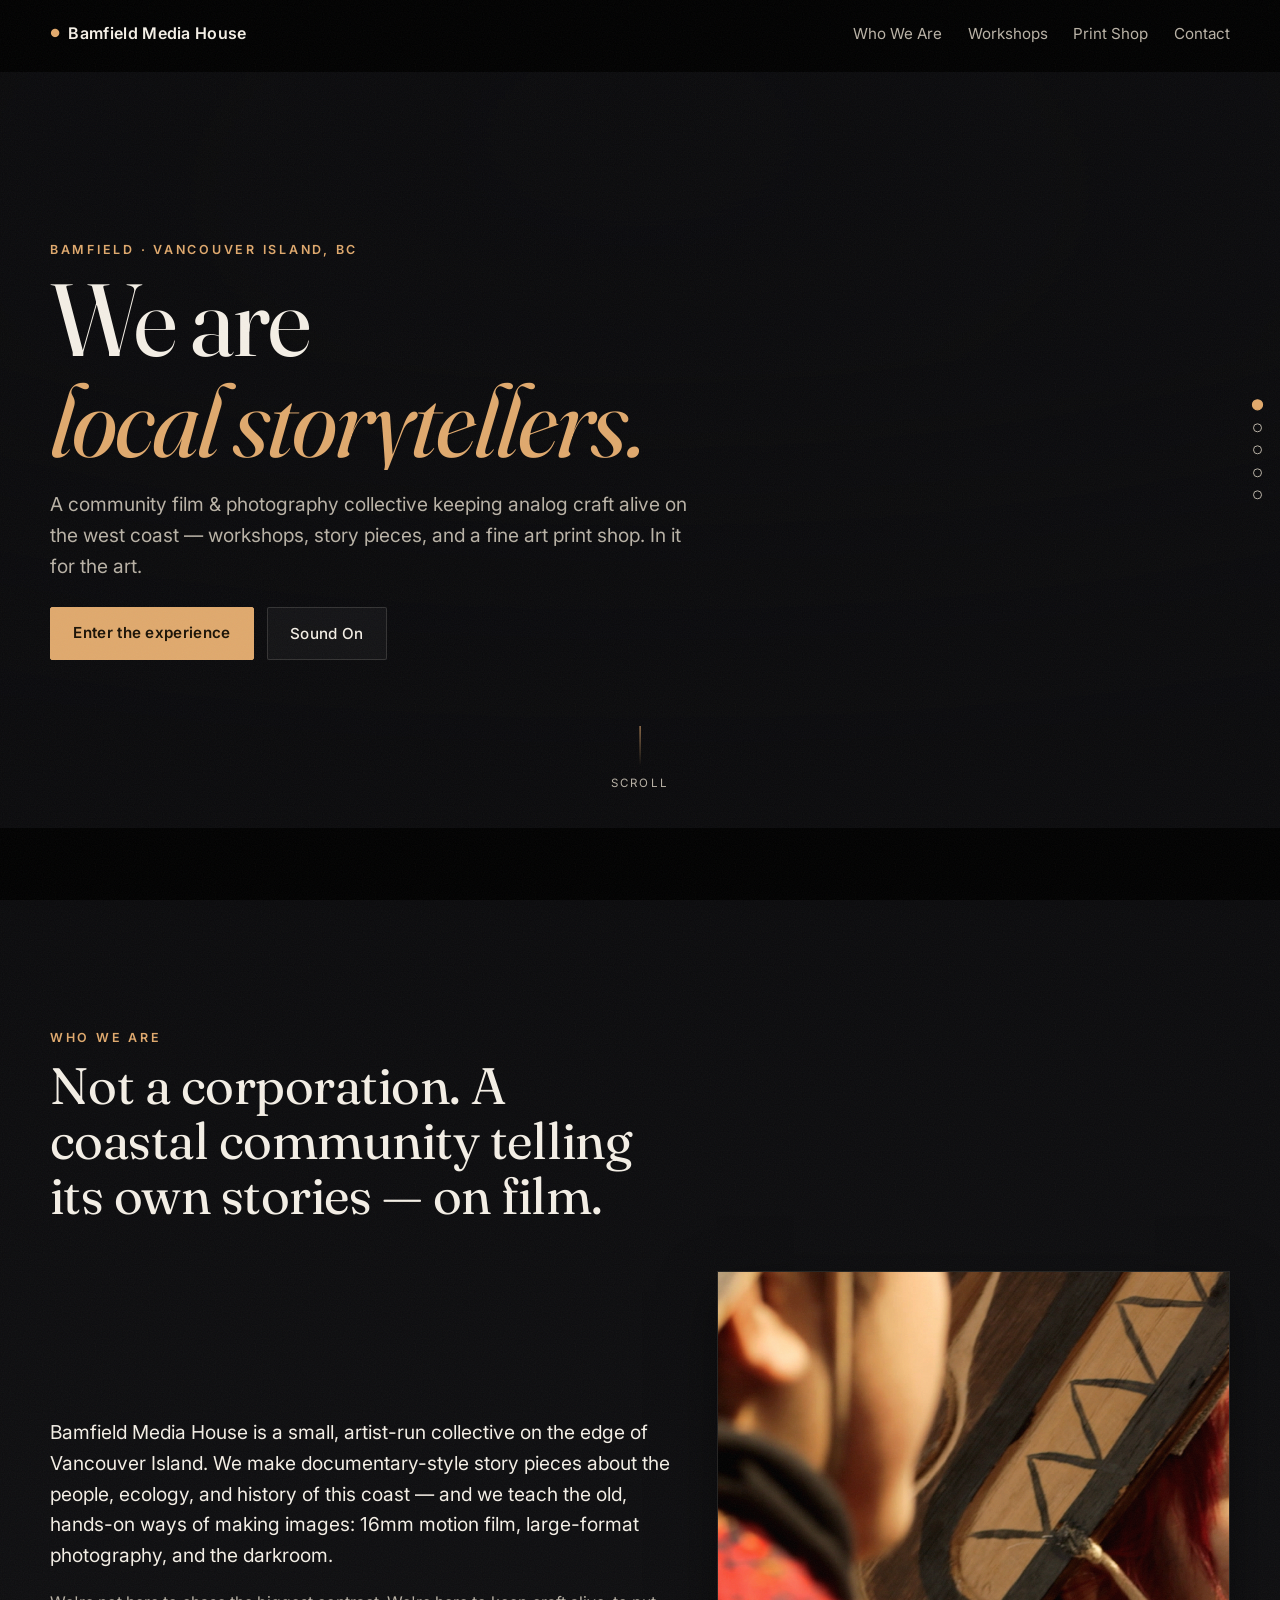
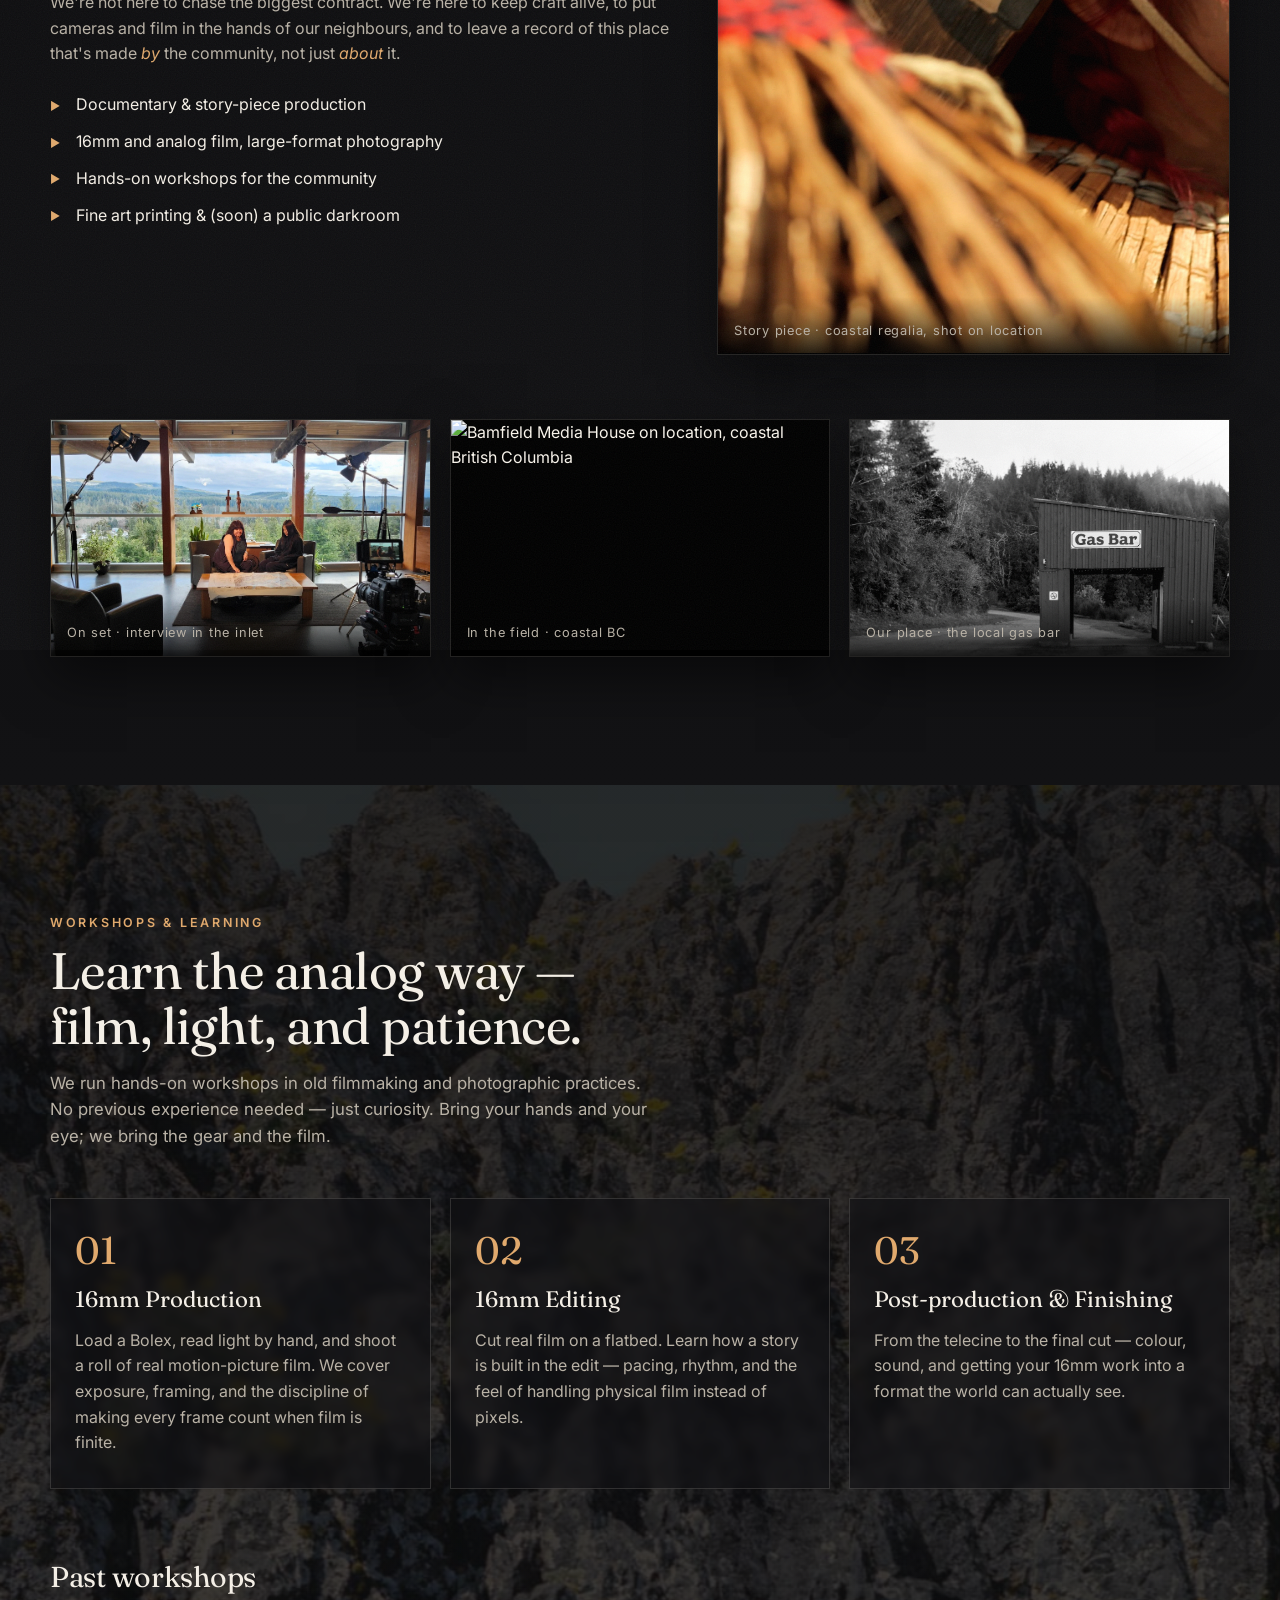
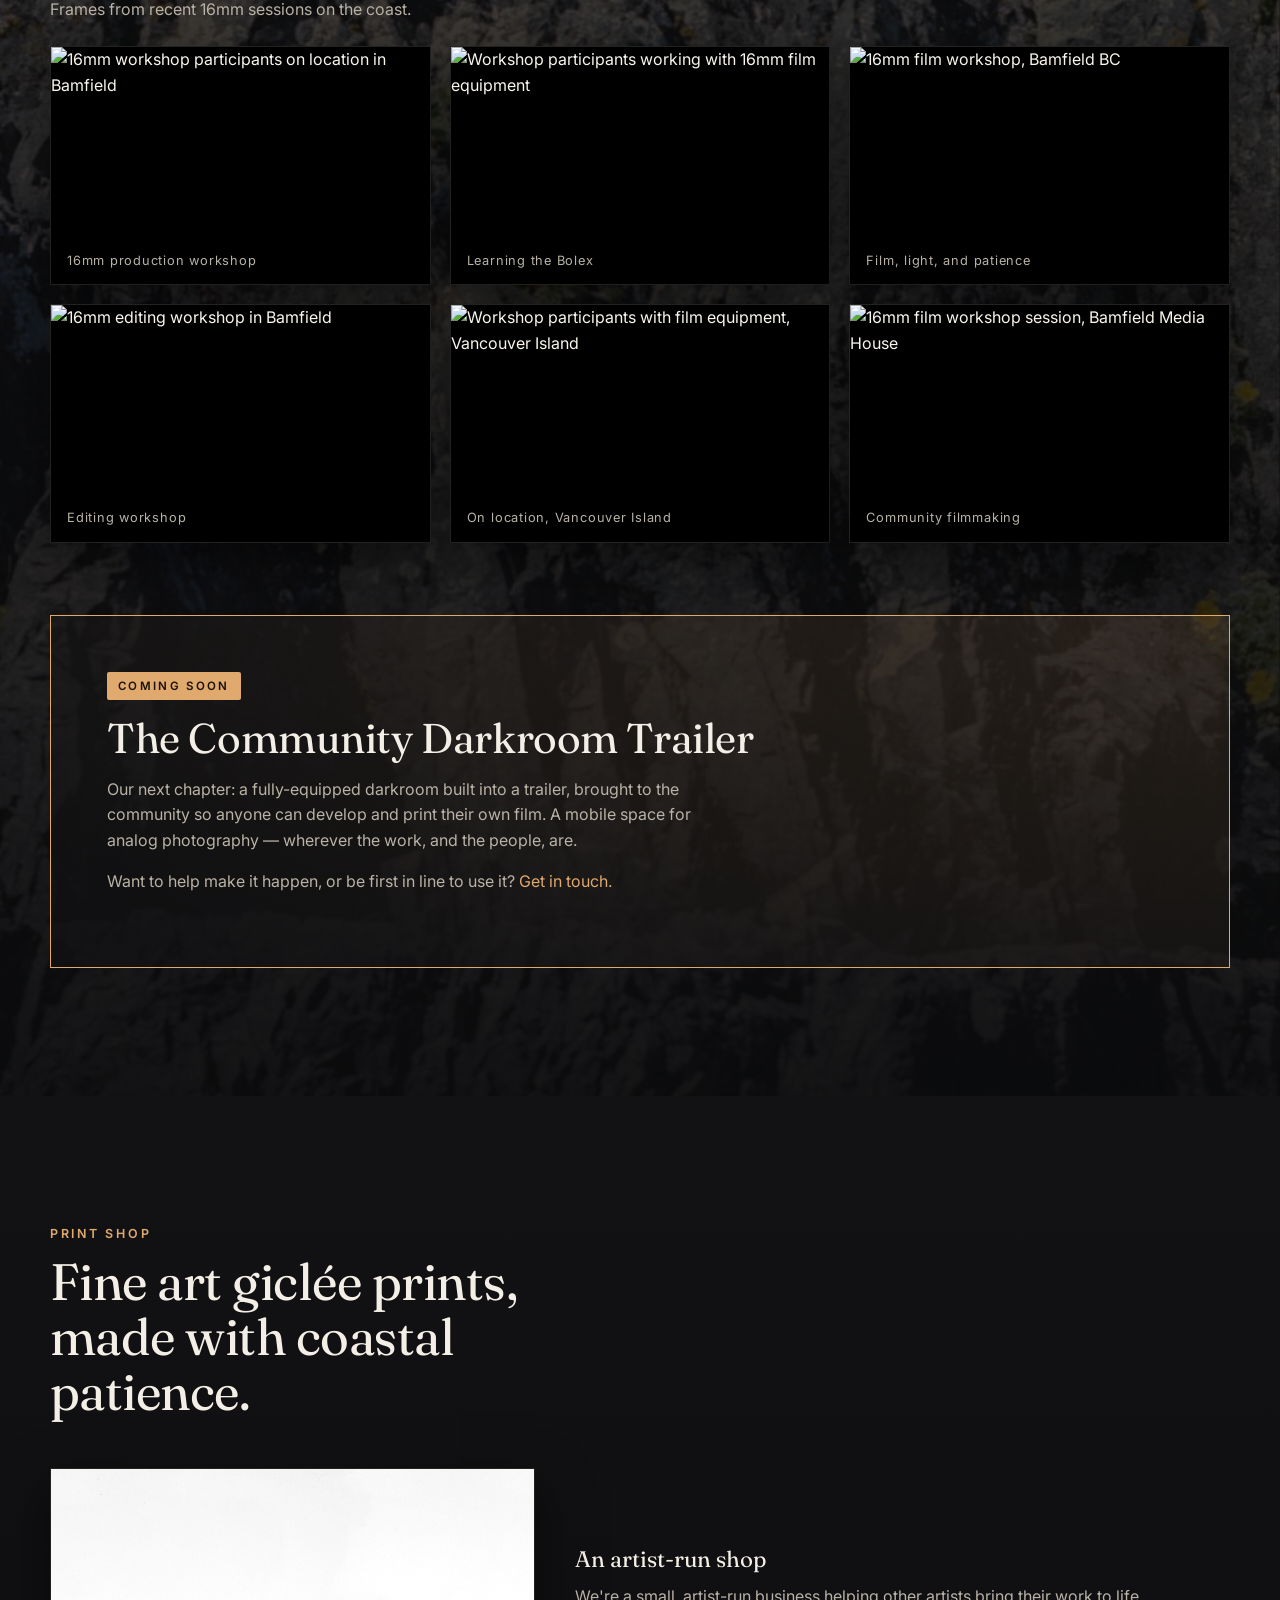
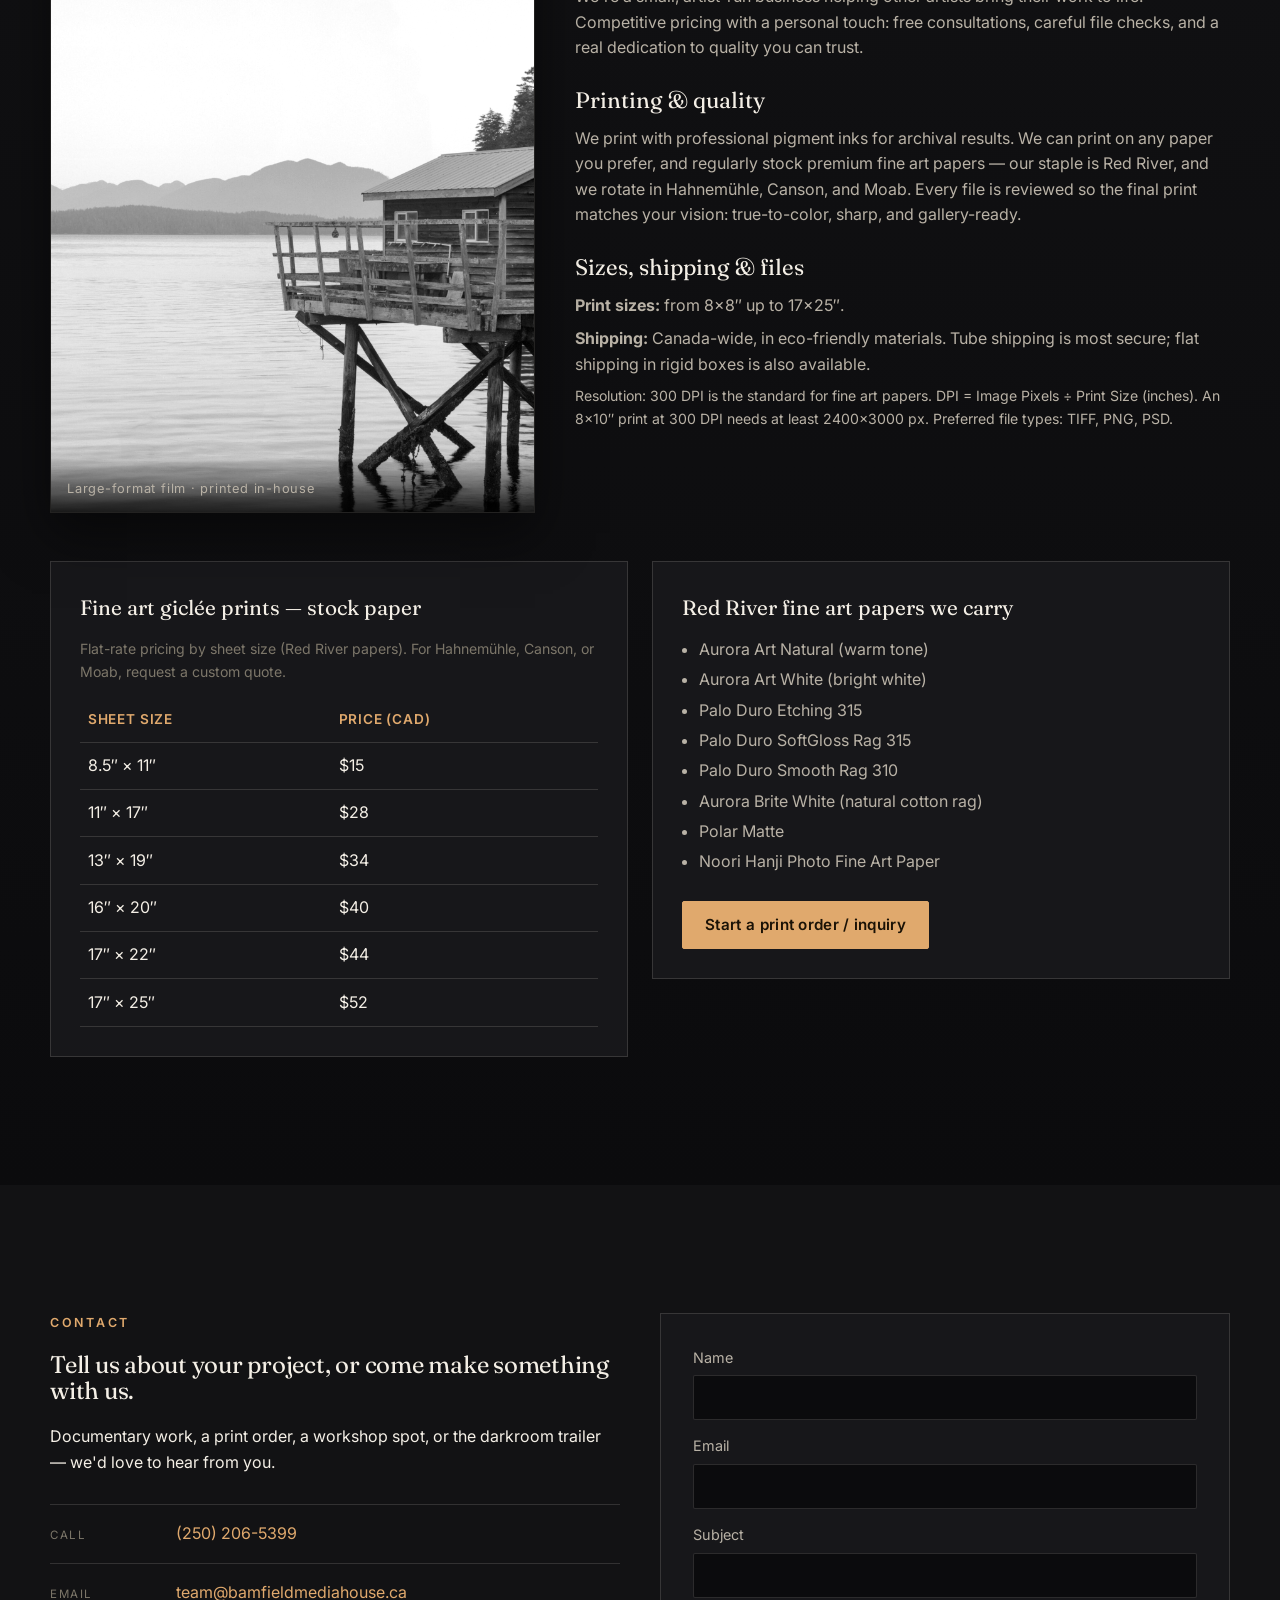
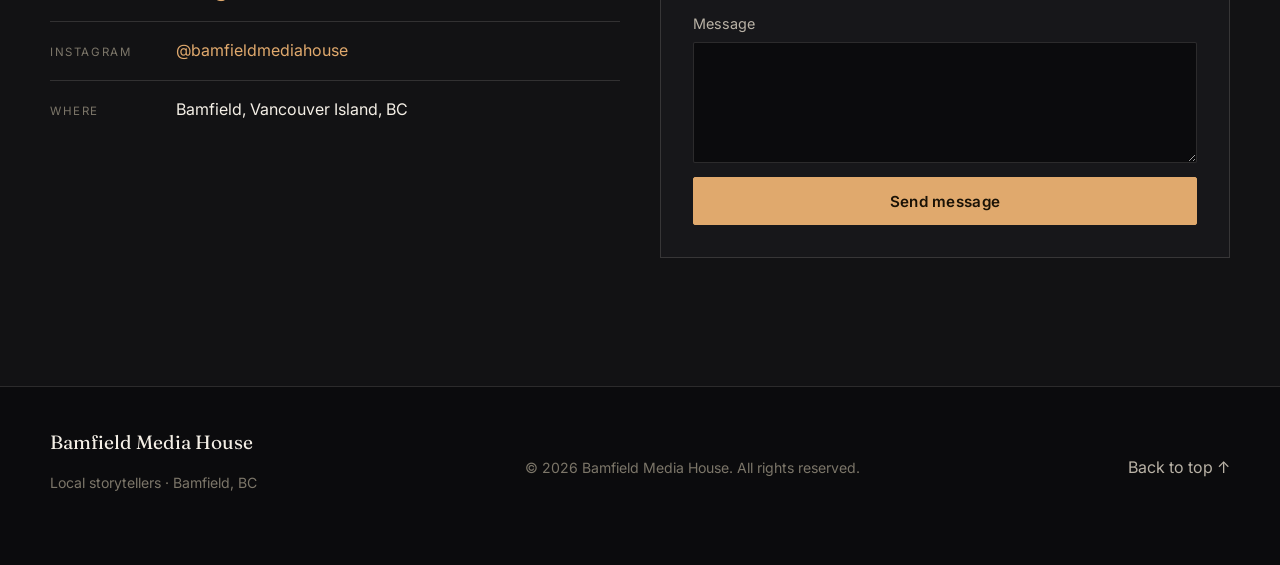
==== commit 8c76c377: "Fix workshops: accurate 16mm descriptions, ARC_ photos for reel - Workshop cards: 16mm Production / " ====
--- a/index.html
+++ b/index.html
@@ -247,51 +247,63 @@
         <div class="workshop-cards">
           <article class="ws-card reveal">
             <span class="ws-num">01</span>
-            <h3>Shooting 16mm</h3>
+            <h3>16mm Production</h3>
             <p>Load a Bolex, read light by hand, and shoot a roll of real motion-picture film. We cover exposure,
-              framing, and the discipline of making every frame count.</p>
+              framing, and the discipline of making every frame count when film is finite.</p>
           </article>
           <article class="ws-card reveal">
             <span class="ws-num">02</span>
-            <h3>Large-format &amp; film photography</h3>
-            <p>Slow down with view cameras and roll film. Composition, the zone of focus, and the craft of a
-              single, considered exposure.</p>
+            <h3>16mm Editing</h3>
+            <p>Cut real film on a flatbed. Learn how a story is built in the edit — pacing, rhythm, and the feel
+              of handling physical film instead of pixels.</p>
           </article>
           <article class="ws-card reveal">
             <span class="ws-num">03</span>
-            <h3>Story &amp; the moving image</h3>
-            <p>How a story piece comes together — from an idea on the coast to a finished, screened short. Editing,
-              sound, and finding the through-line.</p>
+            <h3>Post-production &amp; Finishing</h3>
+            <p>From the telecine to the final cut — colour, sound, and getting your 16mm work into a format the
+              world can actually see.</p>
           </article>
         </div>
 
-        <!-- Past workshops — clip / photo reel that animates in -->
+        <!-- Past workshops — photo reel from ARC_ workshop sessions -->
         <div class="reel">
           <div class="reel-head reveal">
             <h3 class="display">Past workshops</h3>
-            <p>Frames and clips from recent sessions on the coast.</p>
+            <p>Frames from recent 16mm sessions on the coast.</p>
           </div>
           <div class="reel-track">
             <figure class="frame reveal from-left">
-              <video class="clip" muted loop playsinline preload="none"
-                     poster="https://drive.bamfieldmediahouse.ca/s/3s8p5FVaVHLxMEpFvLwDmkj7/download?path=/&files=ARC_8375.jpg">
-                <source src="https://drive.bamfieldmediahouse.ca/s/3s8p5FVaVHLxMEpFvLwDmkj7/download?path=/&files=social%20export%202.mp4" type="video/mp4">
-              </video>
-              <figcaption>Workshop · film photography session</figcaption>
+              <img src="https://drive.bamfieldmediahouse.ca/s/3s8p5FVaVHLxMEpFvLwDmkj7/download?path=/&files=ARC_8375.jpg"
+                   alt="16mm workshop participants on location in Bamfield" loading="lazy">
+              <figcaption>16mm production workshop</figcaption>
             </figure>
             <figure class="frame reveal">
-              <video class="clip" muted loop playsinline preload="none"
-                     poster="https://drive.bamfieldmediahouse.ca/s/3s8p5FVaVHLxMEpFvLwDmkj7/download?path=/&files=ARC_8410.jpg">
-                <source src="https://drive.bamfieldmediahouse.ca/s/3s8p5FVaVHLxMEpFvLwDmkj7/download?path=/&files=social%20export%203.mp4" type="video/mp4">
-              </video>
-              <figcaption>Workshop · on location, Bamfield</figcaption>
+              <img src="https://drive.bamfieldmediahouse.ca/s/3s8p5FVaVHLxMEpFvLwDmkj7/download?path=/&files=ARC_8410.jpg"
+                   alt="Workshop participants working with 16mm film equipment" loading="lazy">
+              <figcaption>Learning the Bolex</figcaption>
             </figure>
             <figure class="frame reveal from-right">
-              <video class="clip" muted loop playsinline preload="none"
-                     poster="https://drive.bamfieldmediahouse.ca/s/3s8p5FVaVHLxMEpFvLwDmkj7/download?path=/&files=ARC_8440.jpg">
-                <source src="https://drive.bamfieldmediahouse.ca/s/3s8p5FVaVHLxMEpFvLwDmkj7/download?path=/&files=social%20export%20bamfield%204.mp4" type="video/mp4">
-              </video>
-              <figcaption>Workshop · 16mm and analog techniques</figcaption>
+              <img src="https://drive.bamfieldmediahouse.ca/s/3s8p5FVaVHLxMEpFvLwDmkj7/download?path=/&files=ARC_8440.jpg"
+                   alt="16mm film workshop, Bamfield BC" loading="lazy">
+              <figcaption>Film, light, and patience</figcaption>
+            </figure>
+          </div>
+          <!-- Second row of workshop frames -->
+          <div class="reel-track" style="margin-top:1.2rem">
+            <figure class="frame reveal from-left">
+              <img src="https://drive.bamfieldmediahouse.ca/s/3s8p5FVaVHLxMEpFvLwDmkj7/download?path=/&files=ARC_8385.jpg"
+                   alt="16mm editing workshop in Bamfield" loading="lazy">
+              <figcaption>Editing workshop</figcaption>
+            </figure>
+            <figure class="frame reveal">
+              <img src="https://drive.bamfieldmediahouse.ca/s/3s8p5FVaVHLxMEpFvLwDmkj7/download?path=/&files=ARC_8406.jpg"
+                   alt="Workshop participants with film equipment, Vancouver Island" loading="lazy">
+              <figcaption>On location, Vancouver Island</figcaption>
+            </figure>
+            <figure class="frame reveal from-right">
+              <img src="https://drive.bamfieldmediahouse.ca/s/3s8p5FVaVHLxMEpFvLwDmkj7/download?path=/&files=ARC_8441.jpg"
+                   alt="16mm film workshop session, Bamfield Media House" loading="lazy">
+              <figcaption>Community filmmaking</figcaption>
             </figure>
           </div>
         </div>
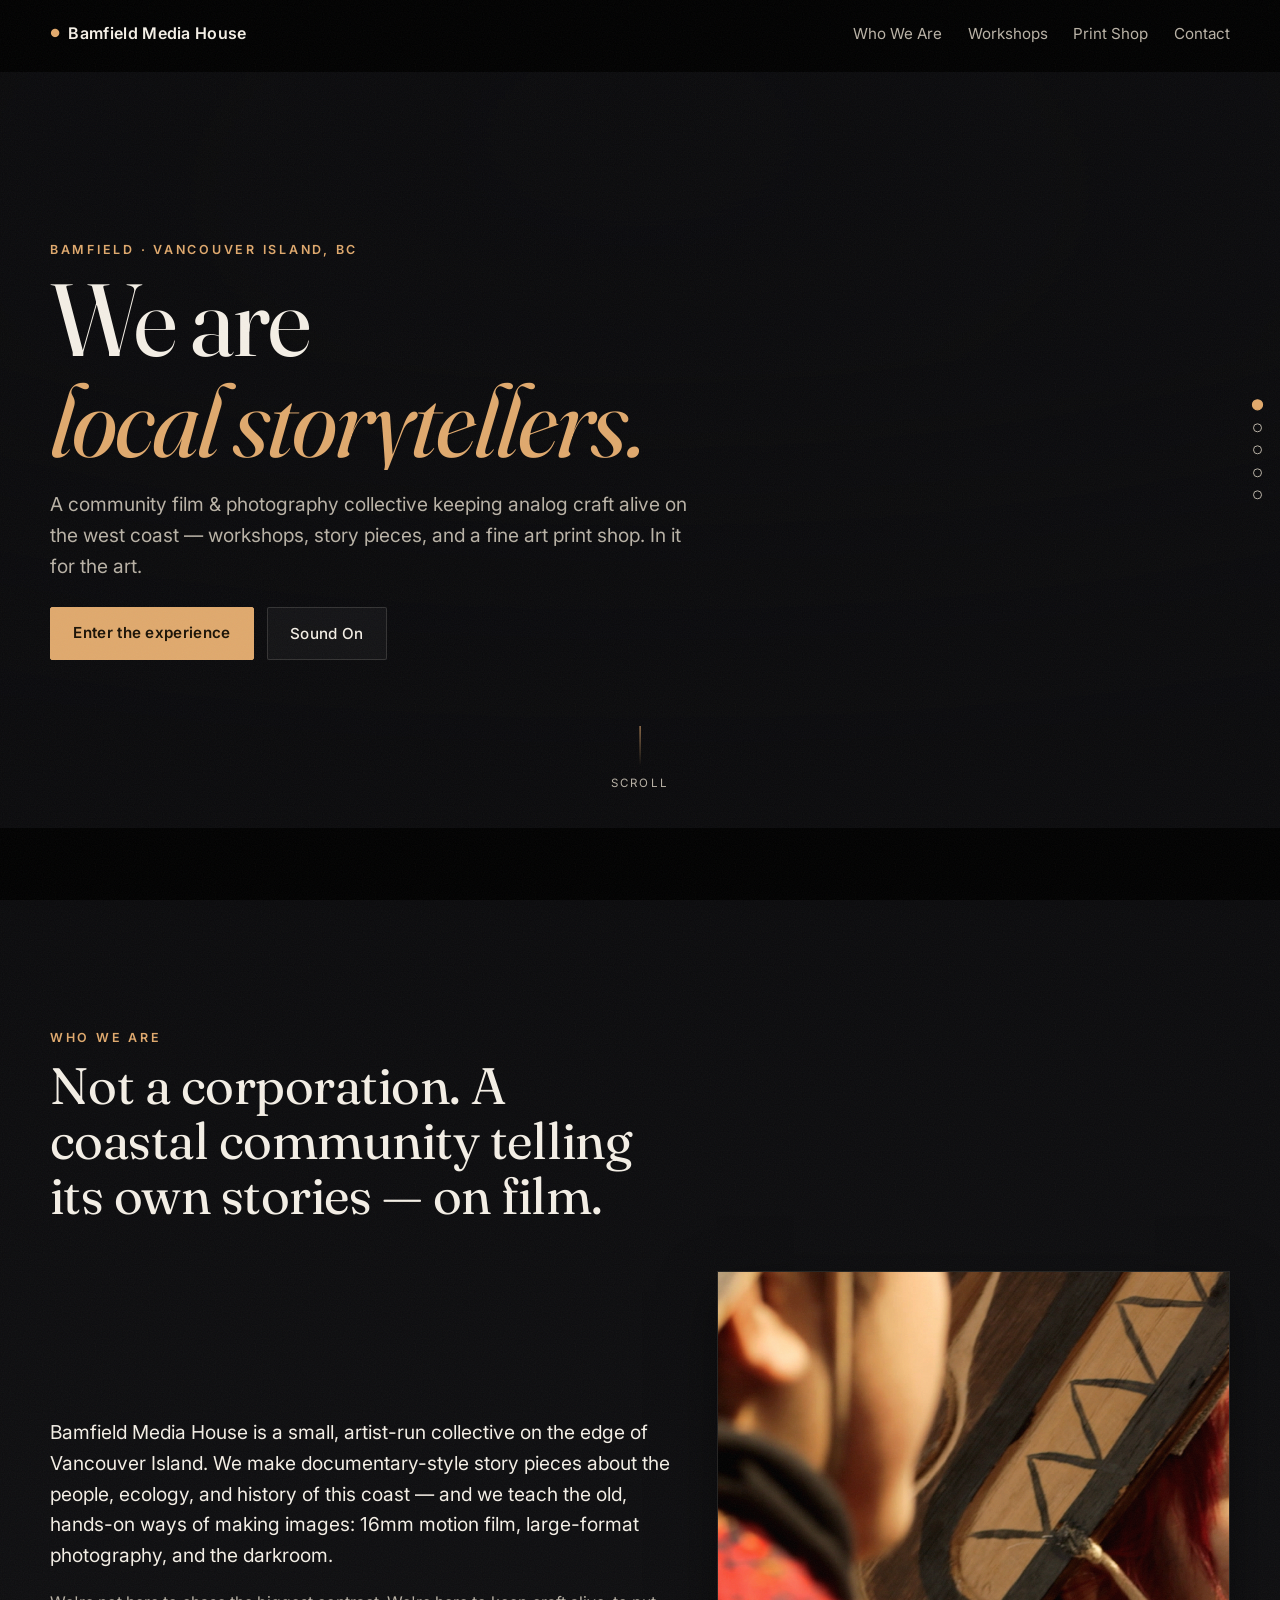
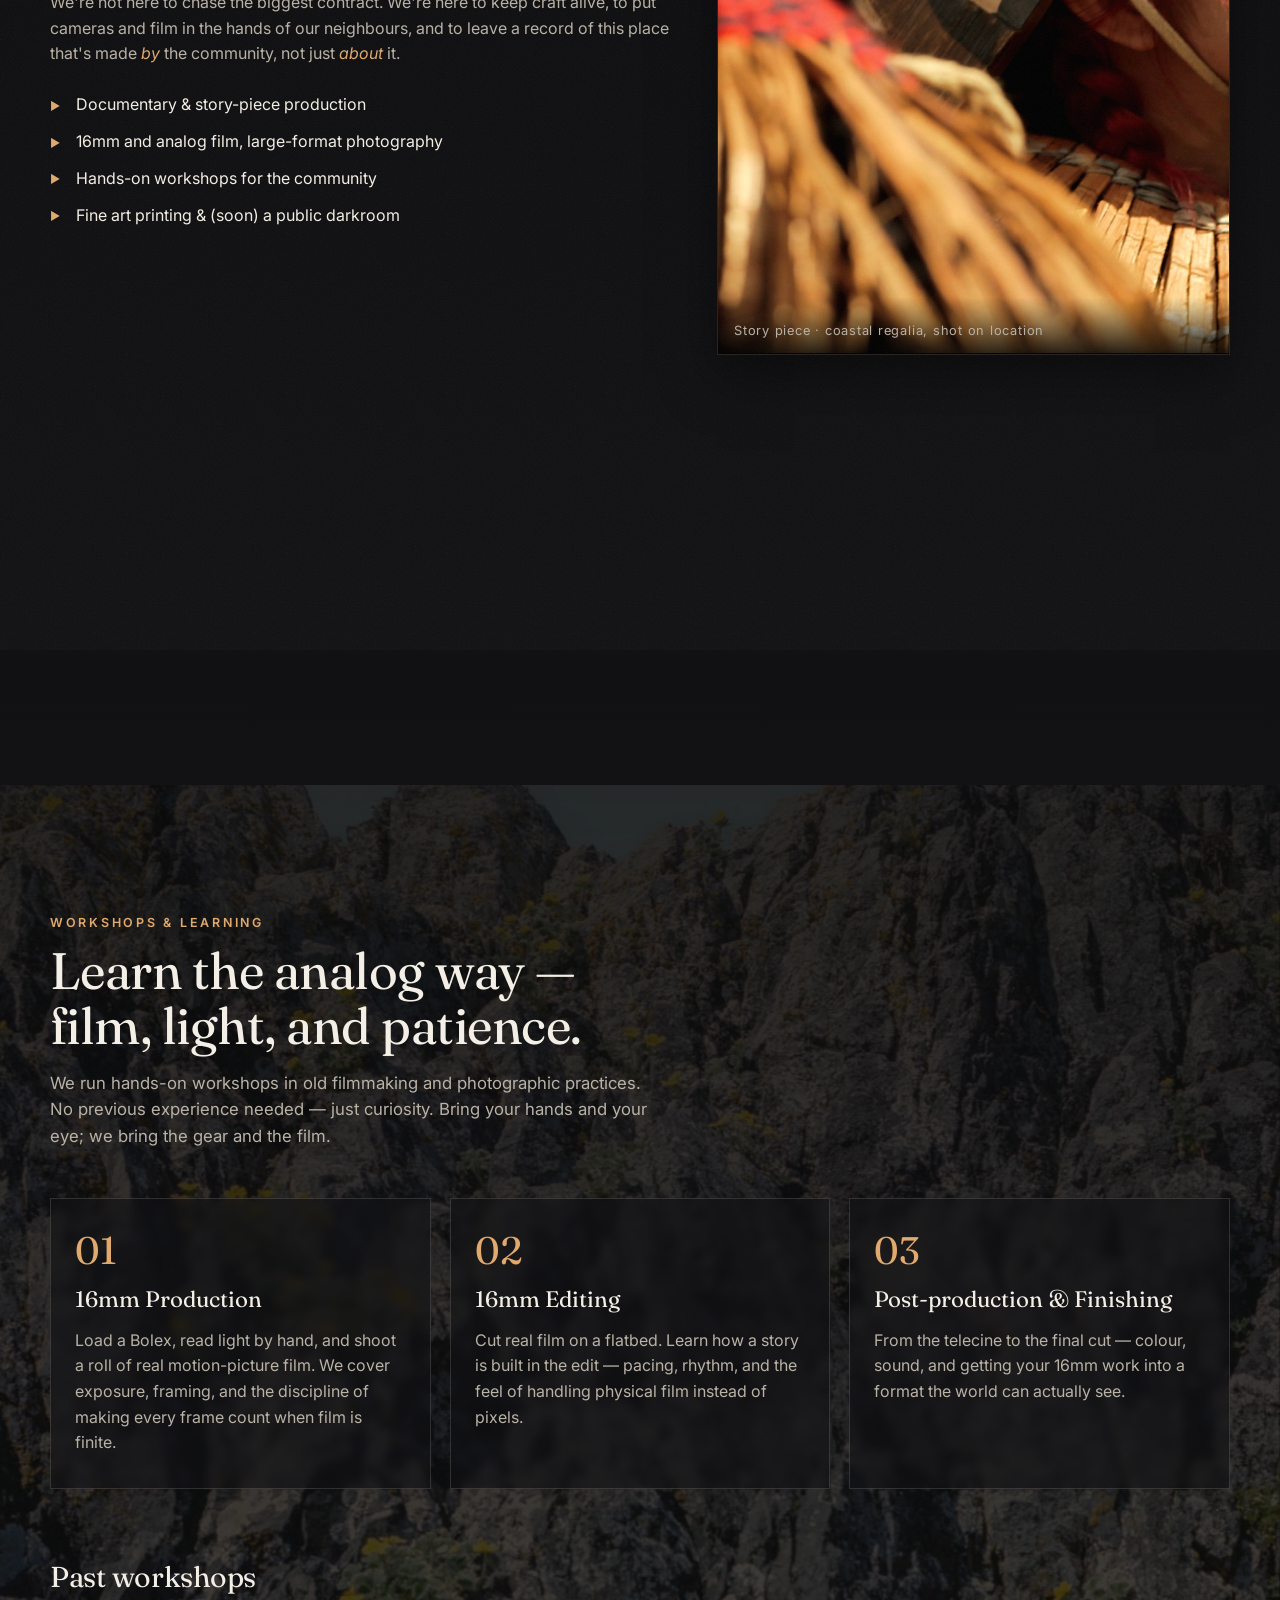
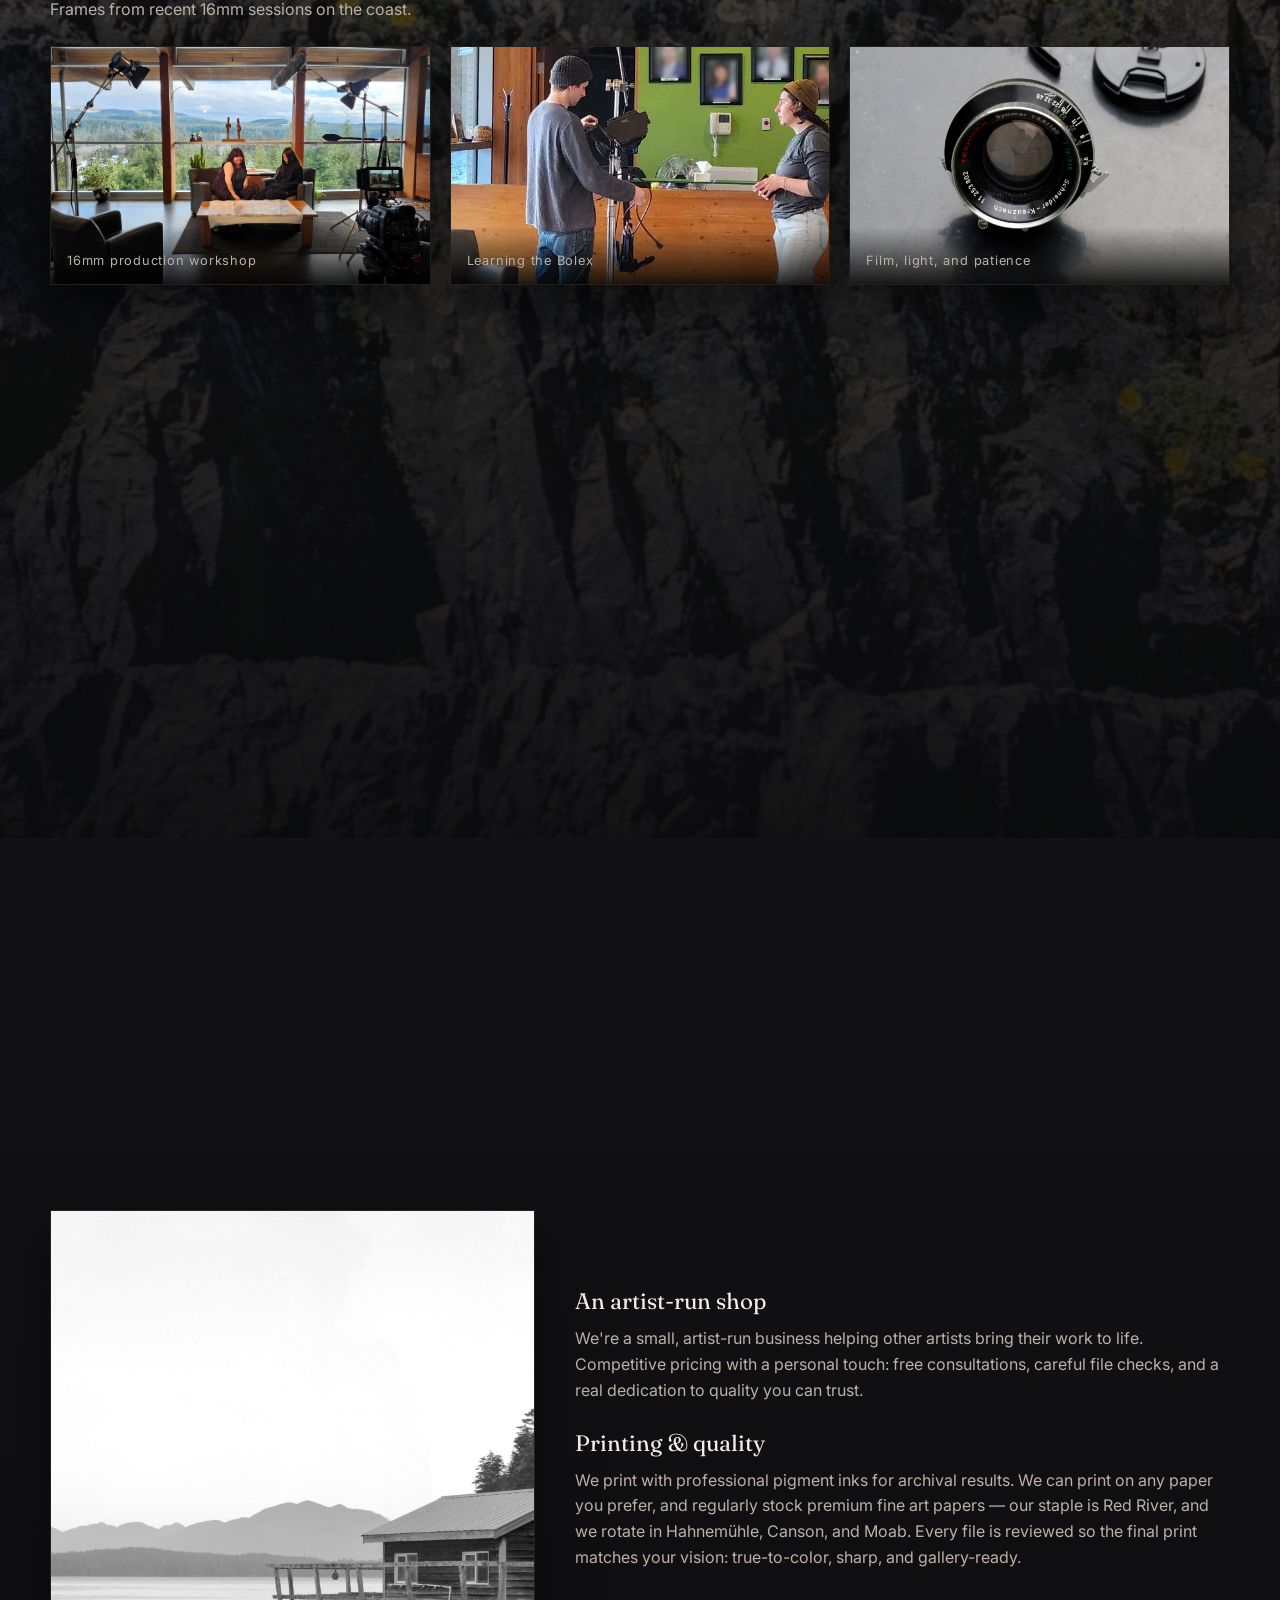
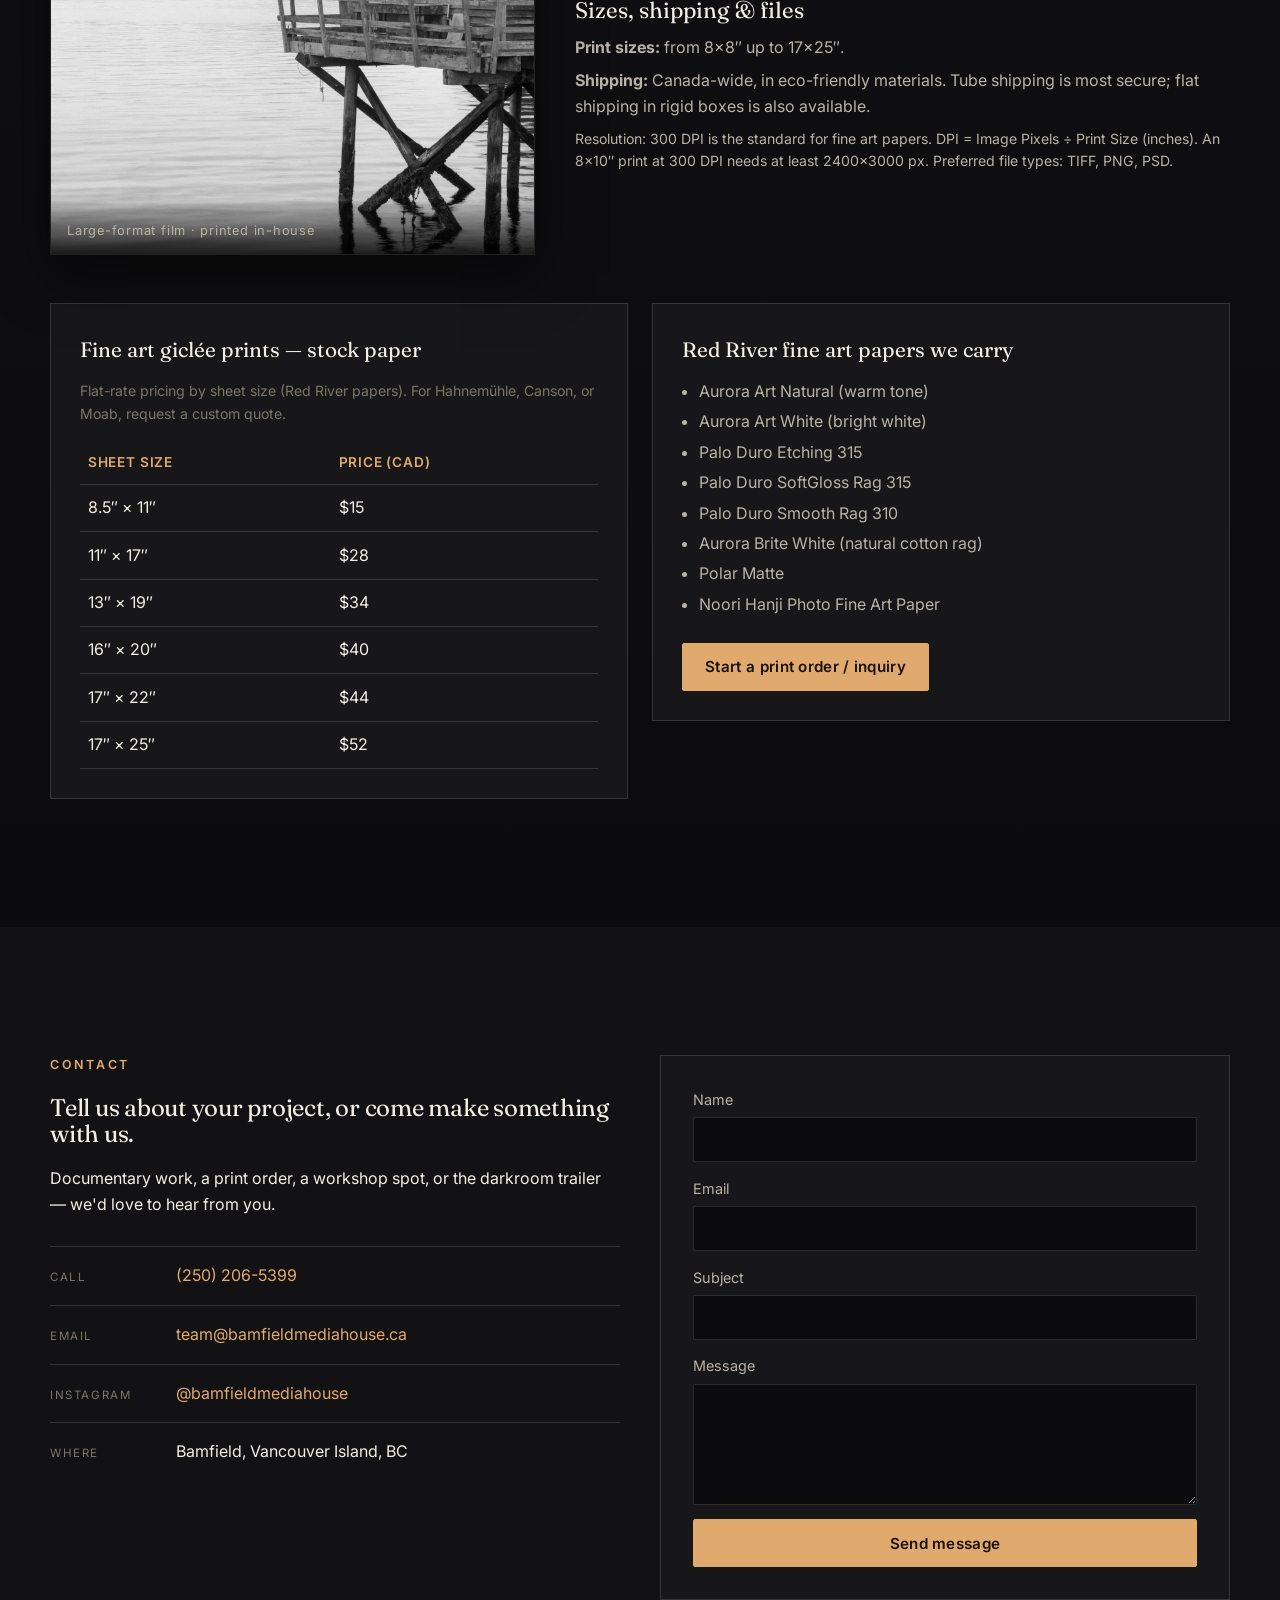
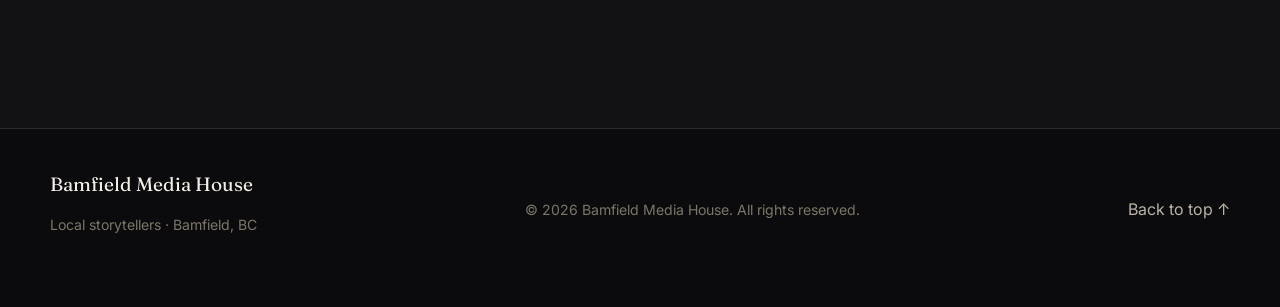
==== commit 6925c214: "Load workshop photos + story clip dynamically from drive manifest Instead of hardcoded URLs, JS fetc" ====
--- a/index.html
+++ b/index.html
@@ -201,11 +201,10 @@
             </ul>
           </div>
 
-          <!-- Motion-graphic frame: BMH social reel clip -->
+          <!-- Motion-graphic frame: BMH social reel clip (source injected from manifest) -->
           <figure class="frame frame-tall reveal from-right">
-            <video class="clip" muted loop playsinline preload="none"
+            <video id="story-clip" class="clip" muted loop playsinline preload="none"
                    poster="assets/media/Still-2025-03-11-180737_1.7.1.jpg">
-              <source src="https://drive.bamfieldmediahouse.ca/s/3s8p5FVaVHLxMEpFvLwDmkj7/download?path=/&files=social%20export%20bamfield%201.mp4" type="video/mp4">
             </video>
             <figcaption>Story piece · coastal regalia, shot on location</figcaption>
           </figure>
@@ -271,39 +270,23 @@
             <h3 class="display">Past workshops</h3>
             <p>Frames from recent 16mm sessions on the coast.</p>
           </div>
-          <div class="reel-track">
+          <!-- Photos populated dynamically from drive manifest (JS) -->
+          <div id="workshop-reel" class="reel-track">
+            <!-- Fallback frames shown until manifest loads -->
             <figure class="frame reveal from-left">
-              <img src="https://drive.bamfieldmediahouse.ca/s/3s8p5FVaVHLxMEpFvLwDmkj7/download?path=/&files=ARC_8375.jpg"
-                   alt="16mm workshop participants on location in Bamfield" loading="lazy">
+              <img src="assets/media/476390717_10227284953205027_3964863342104611329_n-e1741737810658.jpg"
+                   alt="16mm workshop on location in Bamfield" loading="lazy">
               <figcaption>16mm production workshop</figcaption>
             </figure>
             <figure class="frame reveal">
-              <img src="https://drive.bamfieldmediahouse.ca/s/3s8p5FVaVHLxMEpFvLwDmkj7/download?path=/&files=ARC_8410.jpg"
-                   alt="Workshop participants working with 16mm film equipment" loading="lazy">
+              <img src="assets/media/476803790_10227284940644713_1608657092914345065_n-copy-e1741746706510.jpg"
+                   alt="Workshop participants with film equipment" loading="lazy">
               <figcaption>Learning the Bolex</figcaption>
             </figure>
             <figure class="frame reveal from-right">
-              <img src="https://drive.bamfieldmediahouse.ca/s/3s8p5FVaVHLxMEpFvLwDmkj7/download?path=/&files=ARC_8440.jpg"
+              <img src="assets/media/MG_5751-1-scaled.jpg"
                    alt="16mm film workshop, Bamfield BC" loading="lazy">
               <figcaption>Film, light, and patience</figcaption>
-            </figure>
-          </div>
-          <!-- Second row of workshop frames -->
-          <div class="reel-track" style="margin-top:1.2rem">
-            <figure class="frame reveal from-left">
-              <img src="https://drive.bamfieldmediahouse.ca/s/3s8p5FVaVHLxMEpFvLwDmkj7/download?path=/&files=ARC_8385.jpg"
-                   alt="16mm editing workshop in Bamfield" loading="lazy">
-              <figcaption>Editing workshop</figcaption>
-            </figure>
-            <figure class="frame reveal">
-              <img src="https://drive.bamfieldmediahouse.ca/s/3s8p5FVaVHLxMEpFvLwDmkj7/download?path=/&files=ARC_8406.jpg"
-                   alt="Workshop participants with film equipment, Vancouver Island" loading="lazy">
-              <figcaption>On location, Vancouver Island</figcaption>
-            </figure>
-            <figure class="frame reveal from-right">
-              <img src="https://drive.bamfieldmediahouse.ca/s/3s8p5FVaVHLxMEpFvLwDmkj7/download?path=/&files=ARC_8441.jpg"
-                   alt="16mm film workshop session, Bamfield Media House" loading="lazy">
-              <figcaption>Community filmmaking</figcaption>
             </figure>
           </div>
         </div>
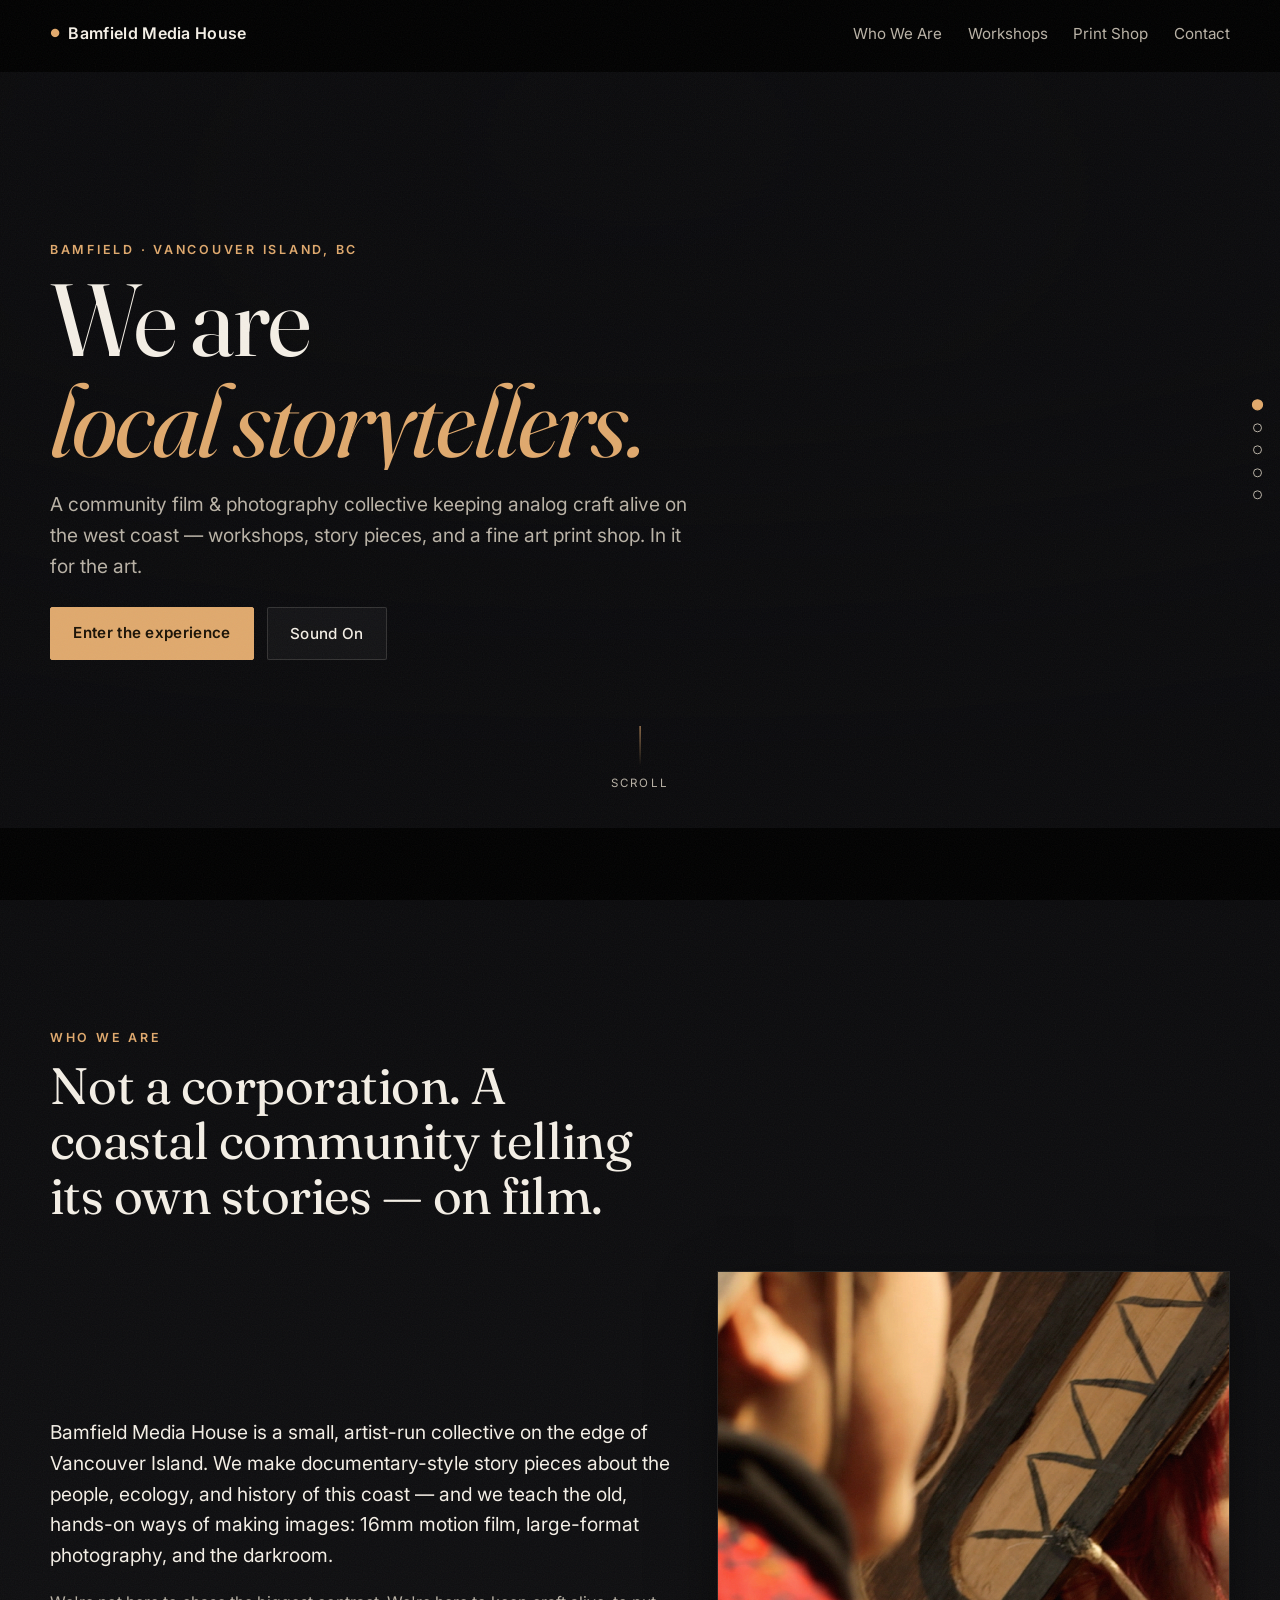
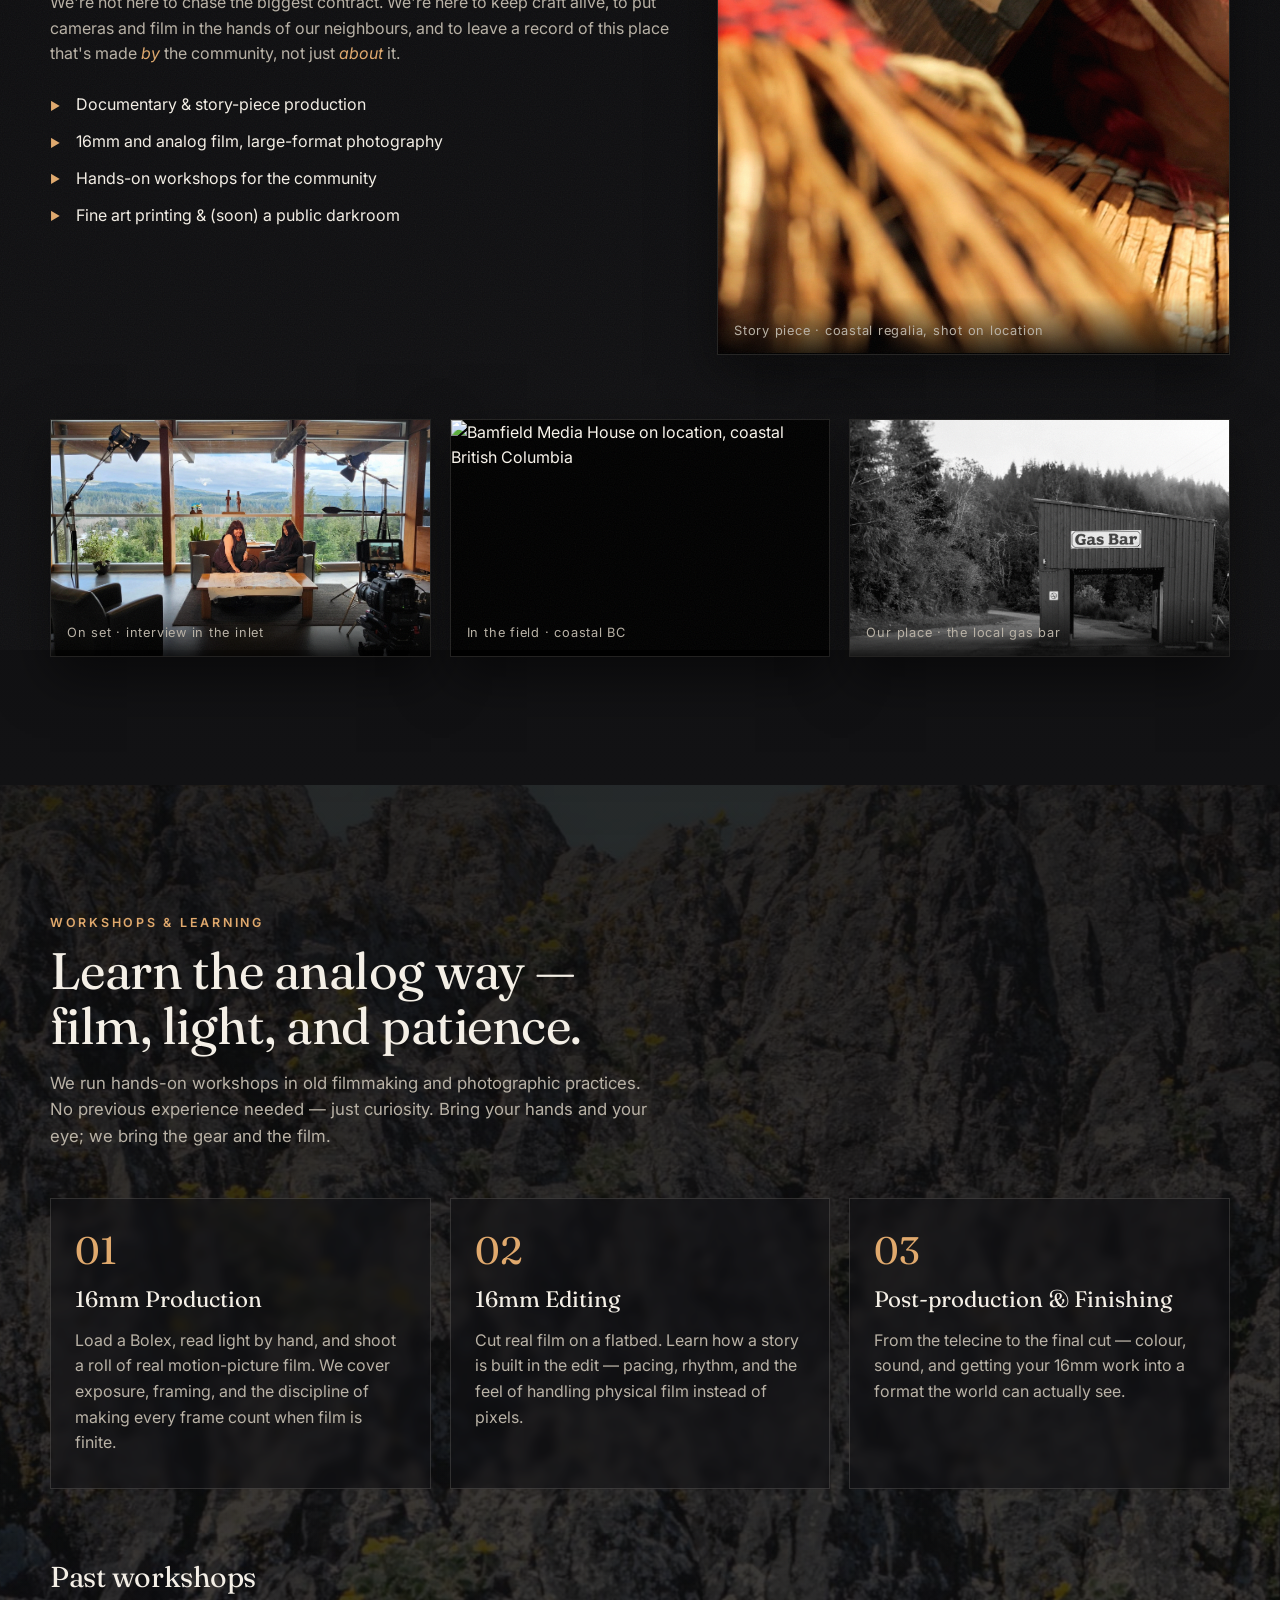
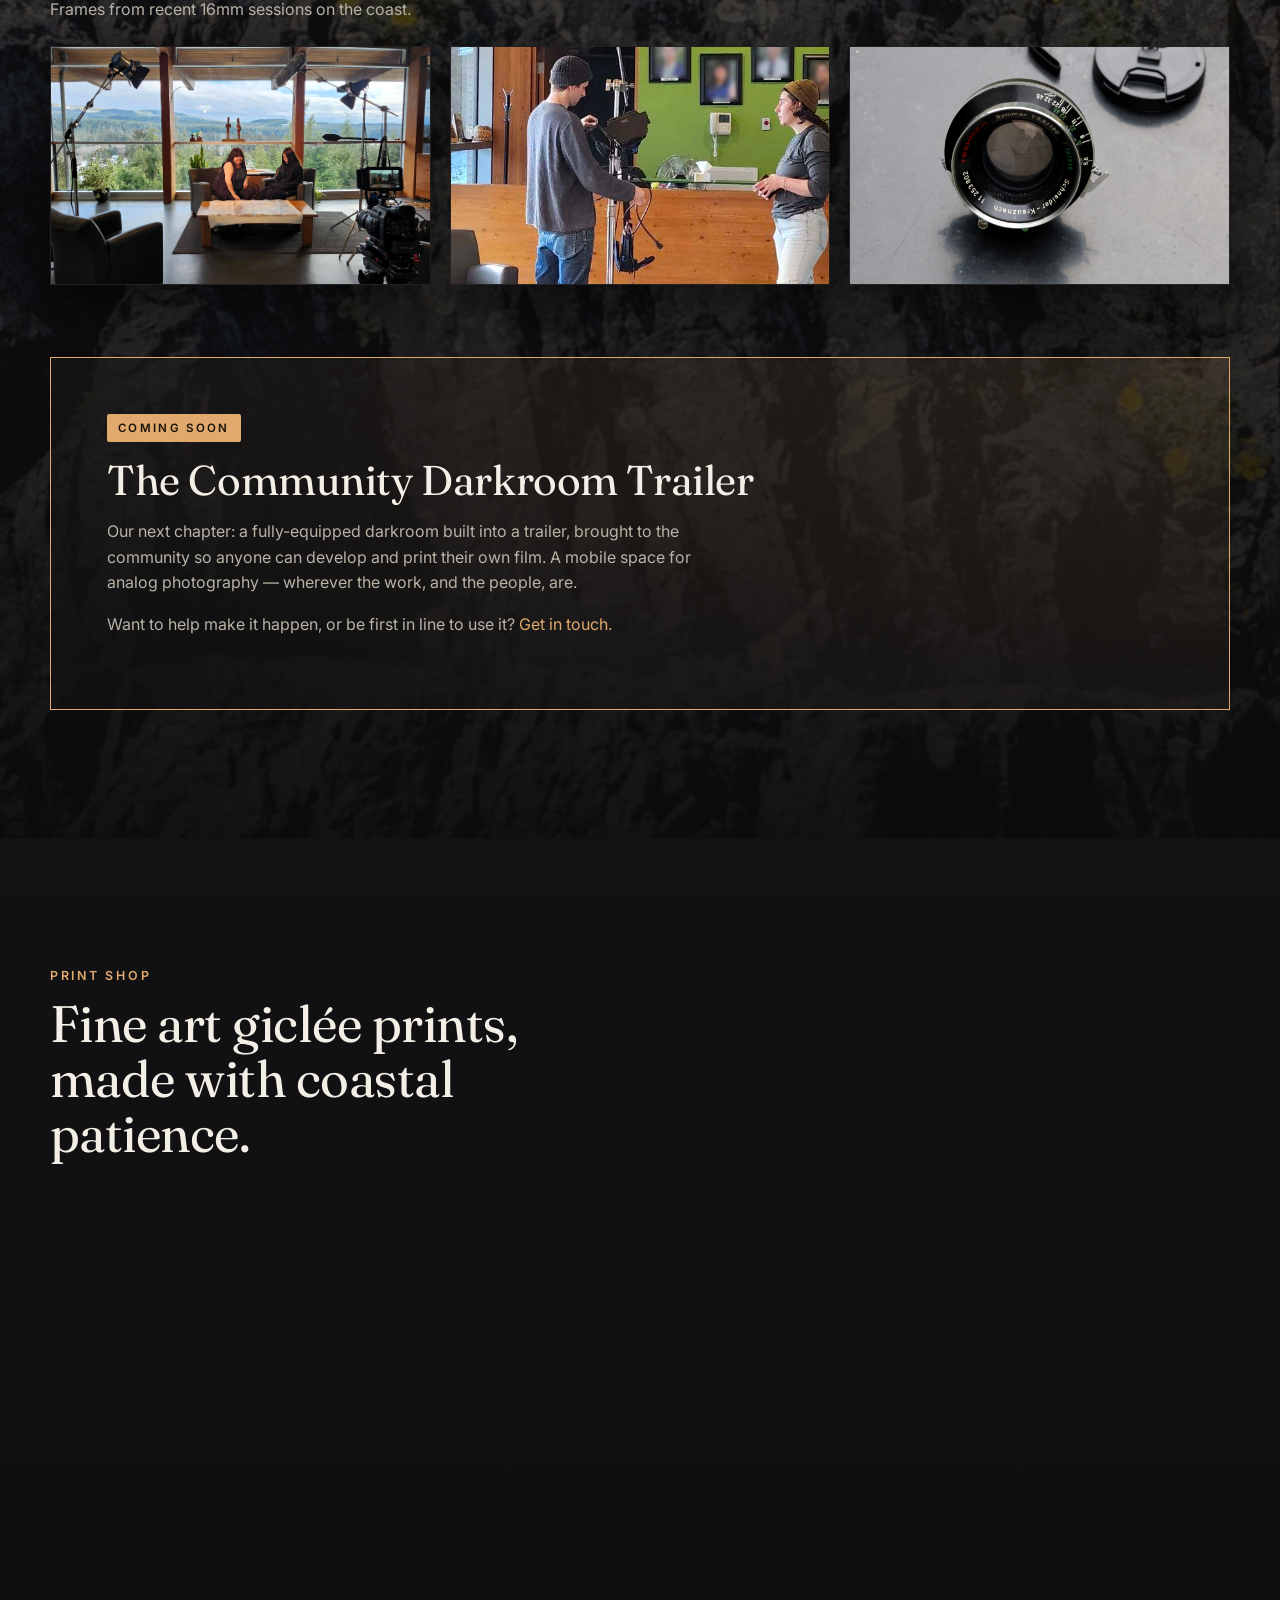
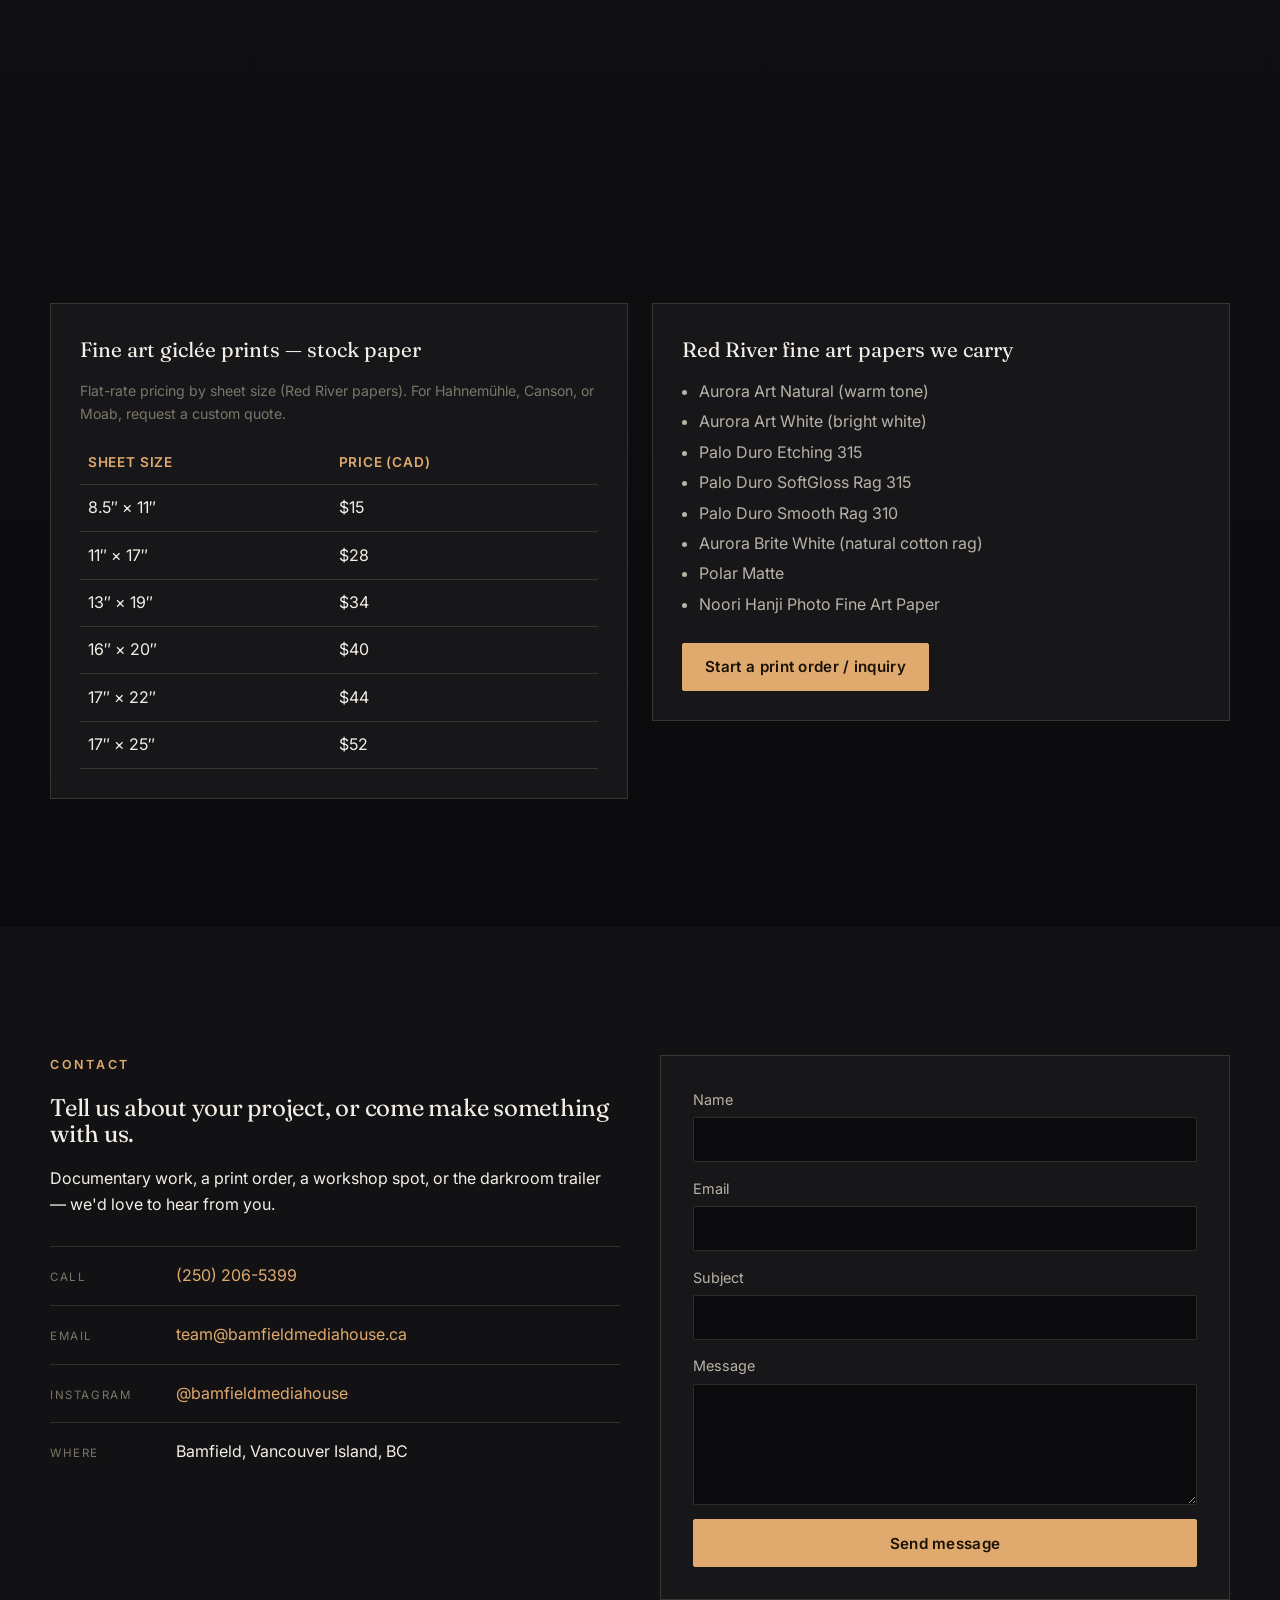
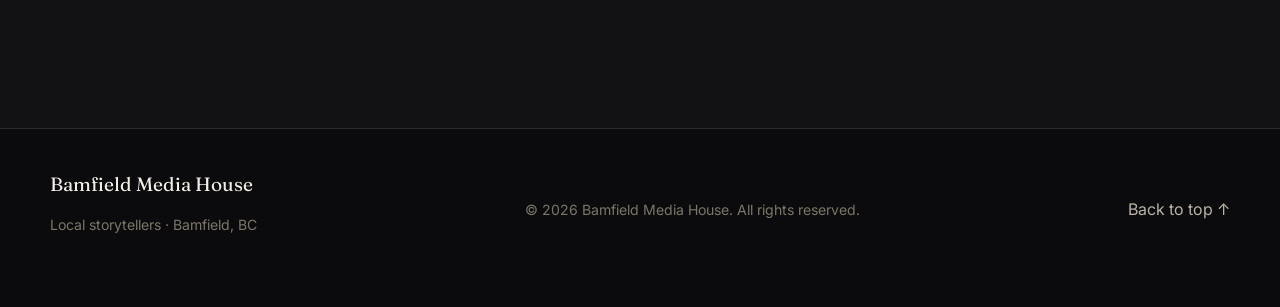
==== commit e27a50bd: "Remove captions from workshop reel photos Strips figcaption elements from both the static HTML fallb" ====
--- a/index.html
+++ b/index.html
@@ -276,17 +276,14 @@
             <figure class="frame reveal from-left">
               <img src="assets/media/476390717_10227284953205027_3964863342104611329_n-e1741737810658.jpg"
                    alt="16mm workshop on location in Bamfield" loading="lazy">
-              <figcaption>16mm production workshop</figcaption>
             </figure>
             <figure class="frame reveal">
               <img src="assets/media/476803790_10227284940644713_1608657092914345065_n-copy-e1741746706510.jpg"
                    alt="Workshop participants with film equipment" loading="lazy">
-              <figcaption>Learning the Bolex</figcaption>
             </figure>
             <figure class="frame reveal from-right">
               <img src="assets/media/MG_5751-1-scaled.jpg"
                    alt="16mm film workshop, Bamfield BC" loading="lazy">
-              <figcaption>Film, light, and patience</figcaption>
             </figure>
           </div>
         </div>
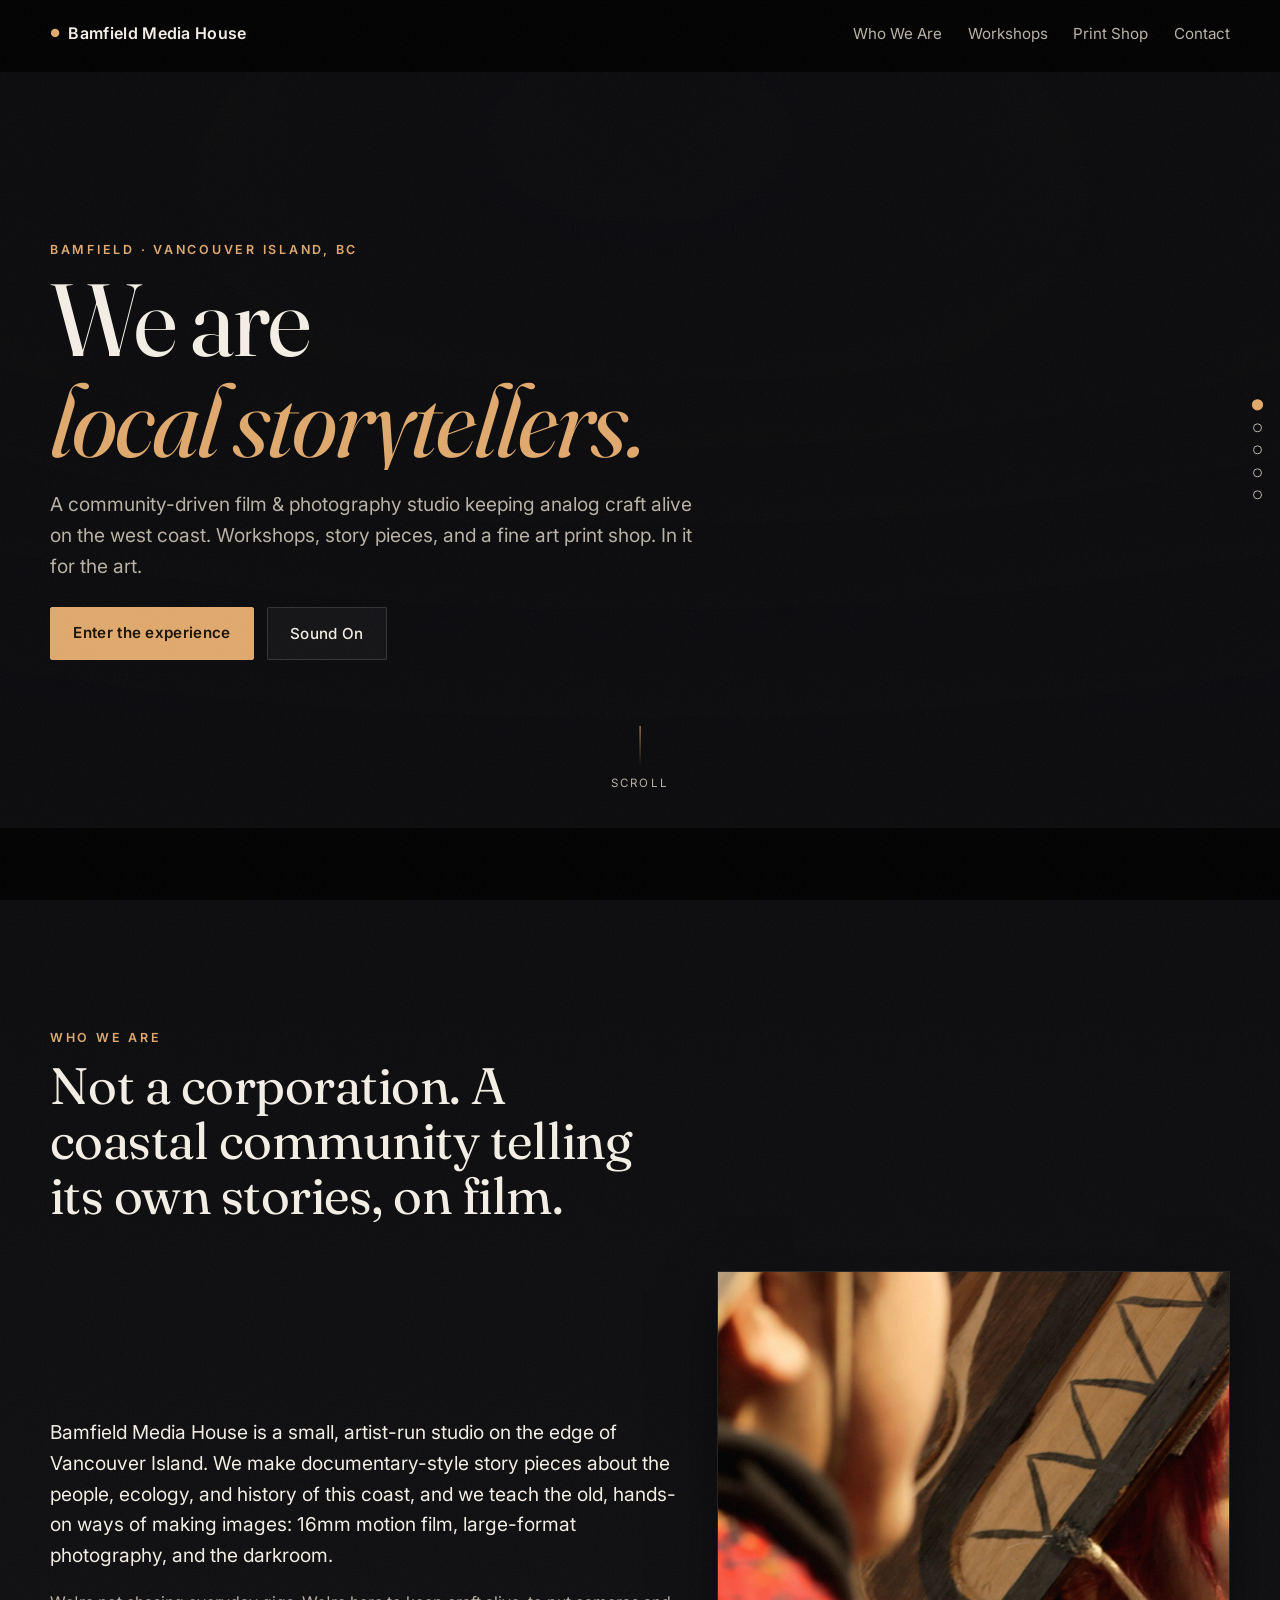
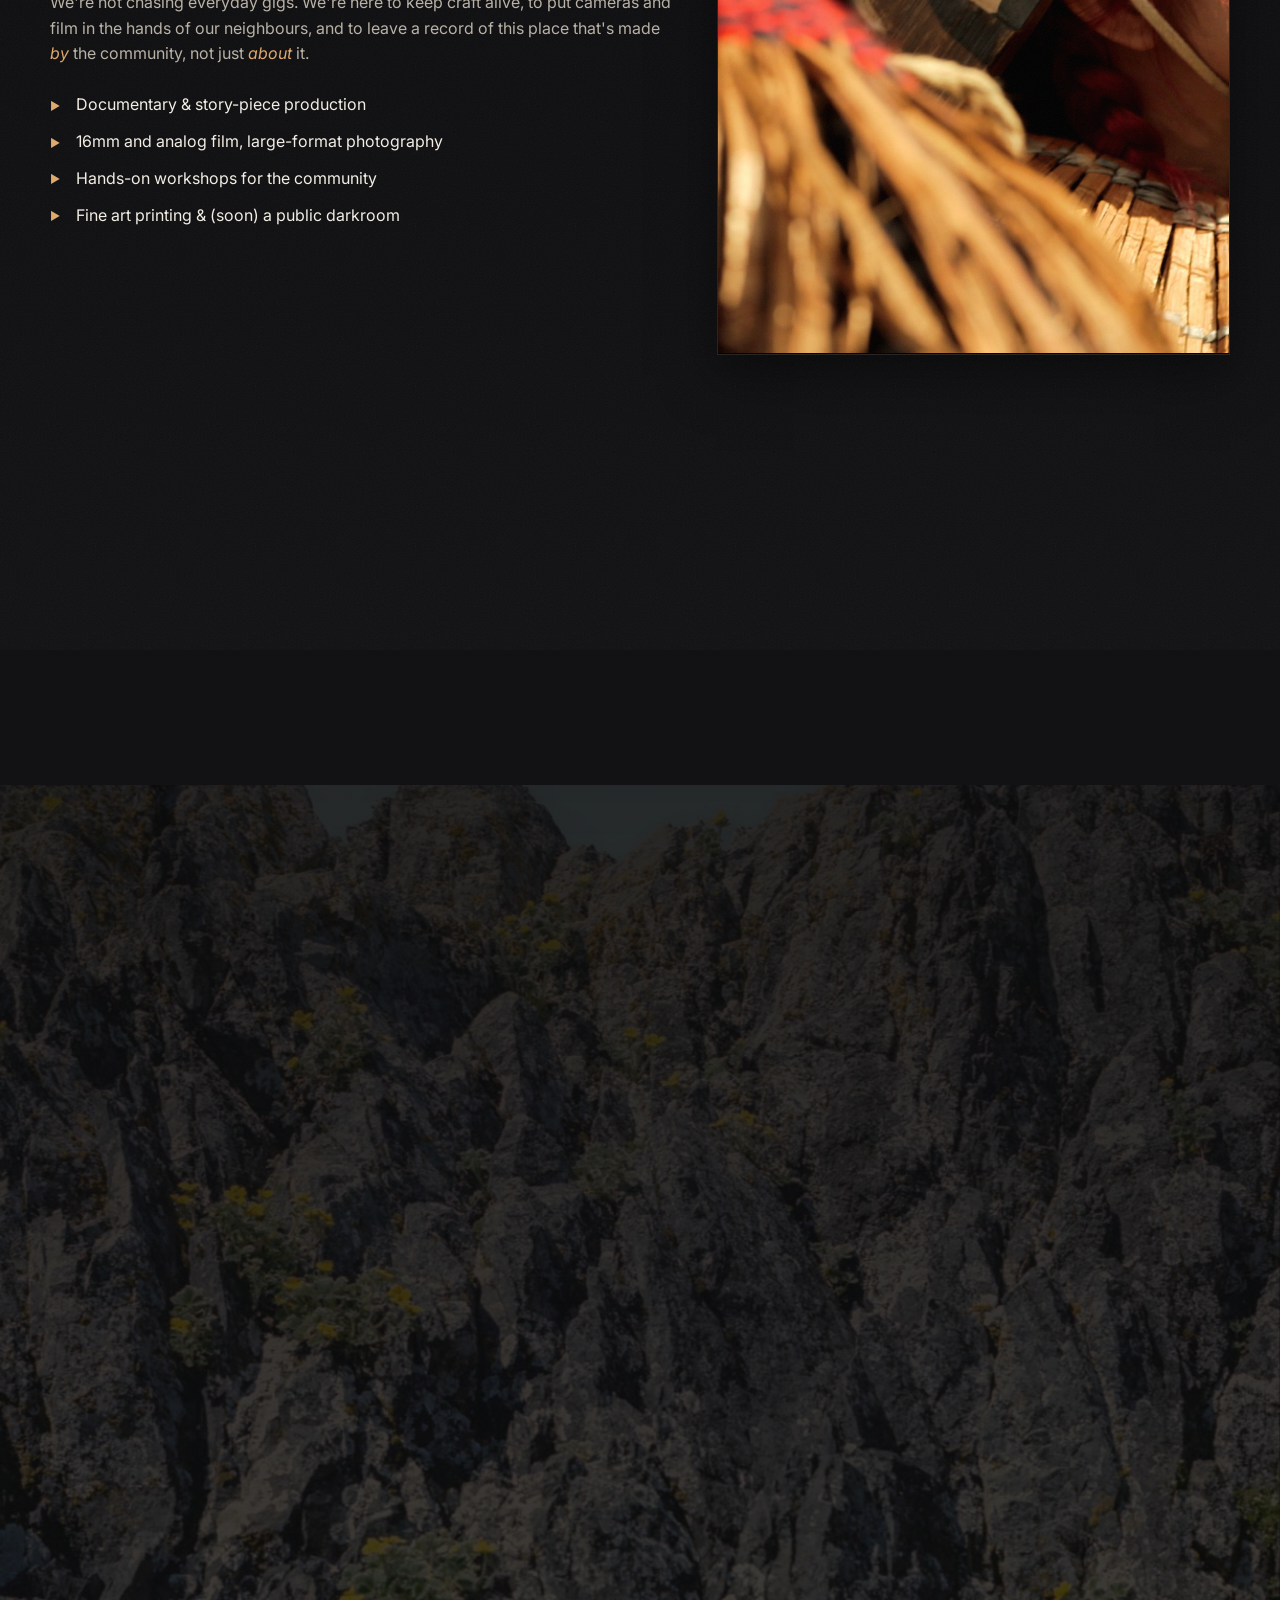
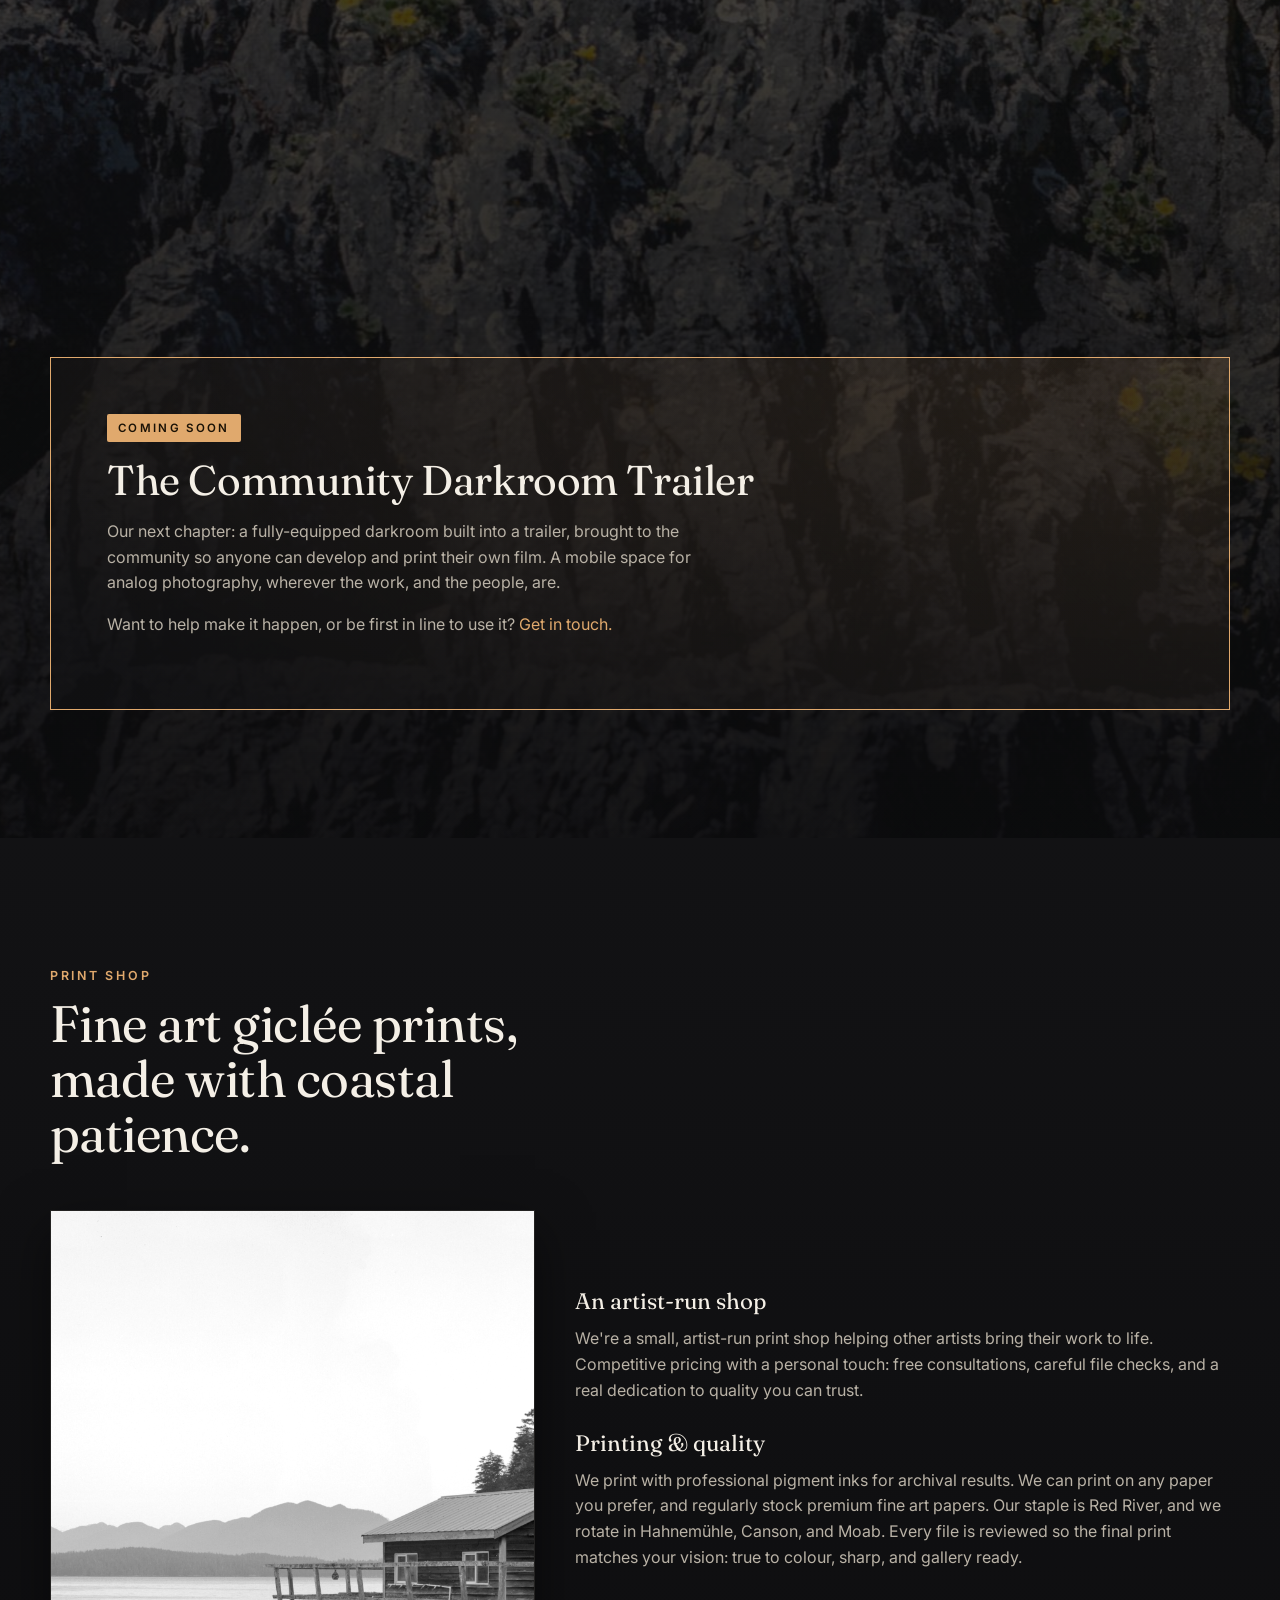
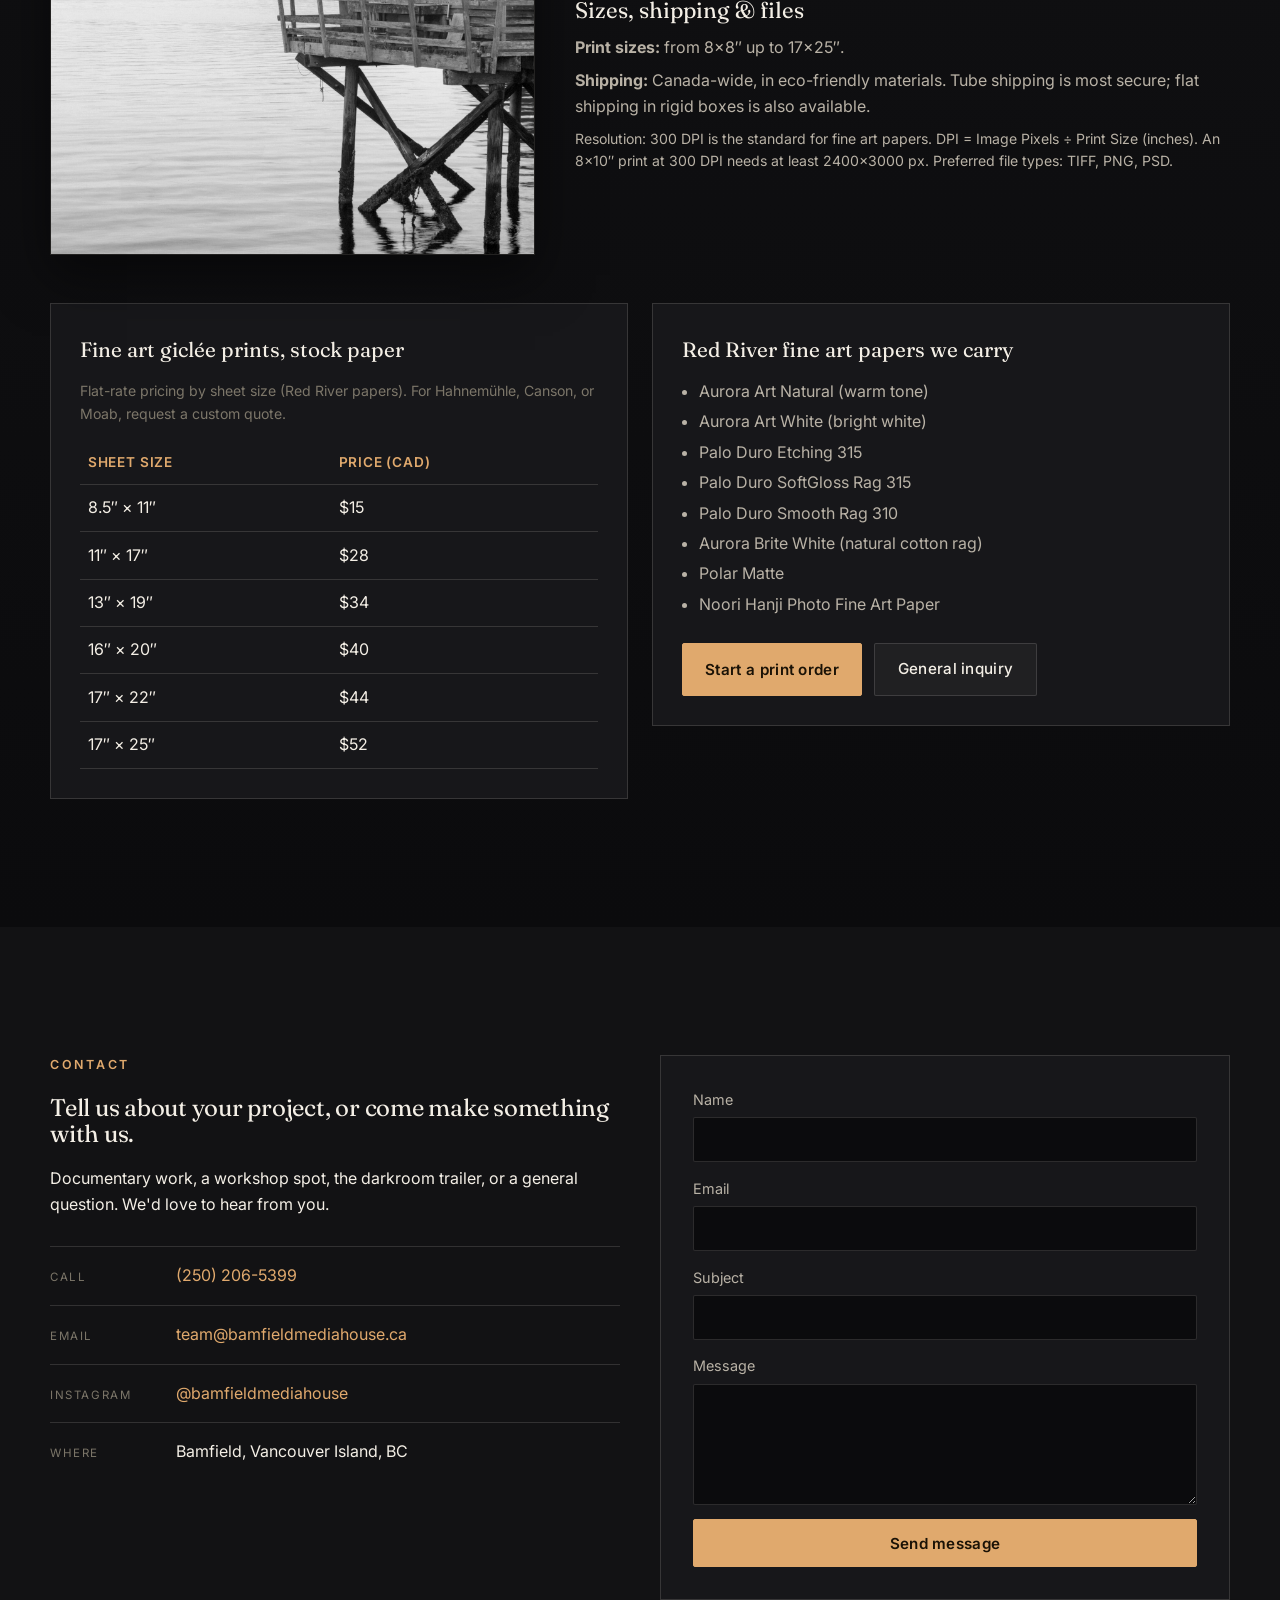
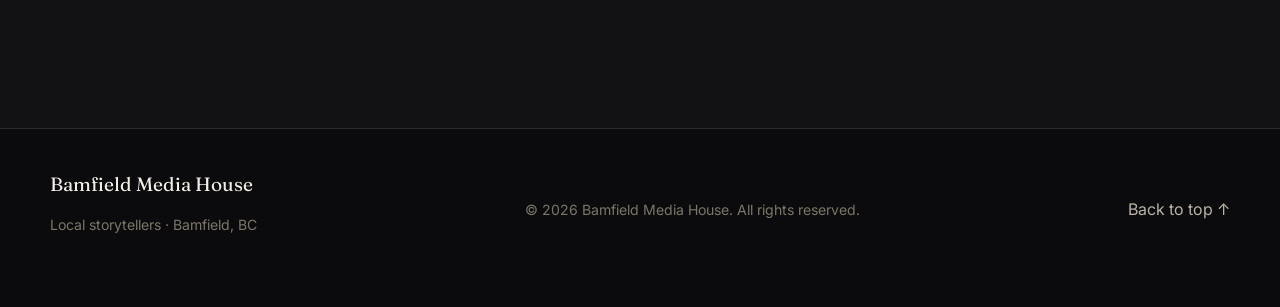
==== commit d0f24d2d: "Refine copy, trim workshop reel, split print order from inquiry - Reword "collective" to community-d" ====
--- a/index.html
+++ b/index.html
@@ -5,8 +5,8 @@
   <meta name="viewport" content="width=device-width, initial-scale=1">
 
   <!-- ============================ SEO ============================ -->
-  <title>Bamfield Media House — Local Storytellers · Film Workshops, 16mm &amp; Fine Art Printing</title>
-  <meta name="description" content="Bamfield Media House is a community film & photography collective on Vancouver Island, BC. We run analog filmmaking workshops (16mm and old photographic practices), tell local story pieces, and run a fine art print shop — with a community darkroom on the way.">
+  <title>Bamfield Media House · Local Storytellers, Film Workshops, 16mm &amp; Fine Art Printing</title>
+  <meta name="description" content="Bamfield Media House is a community-driven film and photography studio on Vancouver Island, BC. We run analog filmmaking workshops (16mm and old photographic practices), tell local story pieces, and run a fine art print shop, with a community darkroom on the way.">
   <meta name="keywords" content="Bamfield, Vancouver Island, 16mm film workshop, analog photography, darkroom, documentary, fine art printing, giclée prints, local storytellers, community filmmaking">
   <meta name="author" content="Bamfield Media House">
   <meta name="robots" content="index, follow, max-image-preview:large">
@@ -21,17 +21,17 @@
   <!-- Open Graph (link previews on Facebook, iMessage, etc.) -->
   <meta property="og:type" content="website">
   <meta property="og:site_name" content="Bamfield Media House">
-  <meta property="og:title" content="Bamfield Media House — Local Storytellers">
-  <meta property="og:description" content="A community film & photography collective on Vancouver Island. Analog workshops, local story pieces, and a fine art print shop.">
+  <meta property="og:title" content="Bamfield Media House · Local Storytellers">
+  <meta property="og:description" content="A community-driven film and photography studio on Vancouver Island. Analog workshops, local story pieces, and a fine art print shop.">
   <meta property="og:url" content="https://bamfieldmediahouse.ca/">
   <meta property="og:image" content="https://bamfieldmediahouse.ca/assets/media/Still-2025-03-11-180737_1.7.1.jpg">
-  <meta property="og:image:alt" content="Film still from a Bamfield Media House production — coastal Indigenous regalia in warm light">
+  <meta property="og:image:alt" content="Film still from a Bamfield Media House production, coastal Indigenous regalia in warm light">
   <meta property="og:locale" content="en_CA">
 
   <!-- Twitter / X -->
   <meta name="twitter:card" content="summary_large_image">
-  <meta name="twitter:title" content="Bamfield Media House — Local Storytellers">
-  <meta name="twitter:description" content="Community film & photography on Vancouver Island. Analog workshops, story pieces, and a fine art print shop.">
+  <meta name="twitter:title" content="Bamfield Media House · Local Storytellers">
+  <meta name="twitter:description" content="Community-driven film and photography on Vancouver Island. Analog workshops, story pieces, and a fine art print shop.">
   <meta name="twitter:image" content="https://bamfieldmediahouse.ca/assets/media/Still-2025-03-11-180737_1.7.1.jpg">
 
   <meta name="theme-color" content="#0b0b0d">
@@ -57,7 +57,7 @@
     "url": "https://bamfieldmediahouse.ca/",
     "image": "https://bamfieldmediahouse.ca/assets/media/Still-2025-03-11-180737_1.7.1.jpg",
     "logo": "https://bamfieldmediahouse.ca/assets/media/favicon.jpg.png",
-    "description": "A community film and photography collective on Vancouver Island. We run analog filmmaking and photographic workshops, produce local documentary story pieces, and operate a fine art print shop.",
+    "description": "A community-driven film and photography studio on Vancouver Island. We run analog filmmaking and photographic workshops, produce local documentary story pieces, and operate a fine art print shop.",
     "email": "team@bamfieldmediahouse.ca",
     "telephone": "+1-250-206-5399",
     "priceRange": "$$",
@@ -117,7 +117,7 @@
   <!-- ===================== Header / quick links ===================== -->
   <header class="site-header" id="site-header">
     <div class="container nav-wrap">
-      <a class="brand" href="#top" aria-label="Bamfield Media House — home">
+      <a class="brand" href="#top" aria-label="Bamfield Media House home">
         <span class="brand-mark">●</span> Bamfield Media House
       </a>
       <button class="menu-toggle" aria-expanded="false" aria-controls="site-nav">Menu</button>
@@ -163,8 +163,8 @@
           <span class="line"><span class="word">We</span> <span class="word">are</span></span>
           <span class="line accent"><span class="word">local</span> <span class="word">storytellers.</span></span>
         </h1>
-        <p class="hero-lede reveal">A community film &amp; photography collective keeping analog craft alive on the
-          west coast — workshops, story pieces, and a fine art print shop. In it for the art.</p>
+        <p class="hero-lede reveal">A community-driven film &amp; photography studio keeping analog craft alive on the
+          west coast. Workshops, story pieces, and a fine art print shop. In it for the art.</p>
         <div class="hero-actions reveal">
           <a class="btn btn-primary" href="#story">Enter the experience</a>
           <button id="yt-sound-toggle" class="btn btn-ghost" type="button" aria-pressed="false">Sound On</button>
@@ -181,16 +181,16 @@
       <div class="container">
         <div class="section-head reveal">
           <p class="kicker">Who We Are</p>
-          <h2 class="display">Not a corporation. A coastal community telling its own stories — on film.</h2>
+          <h2 class="display">Not a corporation. A coastal community telling its own stories, on film.</h2>
         </div>
 
         <div class="story-grid">
           <div class="story-copy reveal">
-            <p class="lead">Bamfield Media House is a small, artist-run collective on the edge of Vancouver Island.
-              We make documentary-style story pieces about the people, ecology, and history of this coast — and
+            <p class="lead">Bamfield Media House is a small, artist-run studio on the edge of Vancouver Island.
+              We make documentary-style story pieces about the people, ecology, and history of this coast, and
               we teach the old, hands-on ways of making images: 16mm motion film, large-format photography, and
               the darkroom.</p>
-            <p>We're not here to chase the biggest contract. We're here to keep craft alive, to put cameras and
+            <p>We're not chasing everyday gigs. We're here to keep craft alive, to put cameras and
               film in the hands of our neighbours, and to leave a record of this place that's made <em>by</em> the
               community, not just <em>about</em> it.</p>
             <ul class="ticks">
@@ -206,7 +206,6 @@
             <video id="story-clip" class="clip" muted loop playsinline preload="none"
                    poster="assets/media/Still-2025-03-11-180737_1.7.1.jpg">
             </video>
-            <figcaption>Story piece · coastal regalia, shot on location</figcaption>
           </figure>
         </div>
 
@@ -215,17 +214,14 @@
           <figure class="frame reveal from-left">
             <img src="assets/media/476390717_10227284953205027_3964863342104611329_n-e1741737810658.jpg"
                  alt="Behind the scenes: a documentary interview set up with lights, boom mic and camera overlooking the coast" loading="lazy">
-            <figcaption>On set · interview in the inlet</figcaption>
           </figure>
           <figure class="frame reveal">
             <img src="https://drive.bamfieldmediahouse.ca/s/3s8p5FVaVHLxMEpFvLwDmkj7/download?path=/&files=IMG_8886.JPG"
                  alt="Bamfield Media House on location, coastal British Columbia" loading="lazy">
-            <figcaption>In the field · coastal BC</figcaption>
           </figure>
           <figure class="frame reveal from-right">
             <img src="assets/media/The-local-Gas-Bar-web-1-of-1.jpg"
                  alt="The local gas bar in Bamfield reflected in calm water at dusk" loading="lazy">
-            <figcaption>Our place · the local gas bar</figcaption>
           </figure>
         </div>
       </div>
@@ -238,9 +234,9 @@
       <div class="container">
         <div class="section-head reveal">
           <p class="kicker">Workshops &amp; Learning</p>
-          <h2 class="display">Learn the analog way — film, light, and patience.</h2>
+          <h2 class="display">Learn the analog way. Film, light, and patience.</h2>
           <p class="section-intro">We run hands-on workshops in old filmmaking and photographic practices. No
-            previous experience needed — just curiosity. Bring your hands and your eye; we bring the gear and the film.</p>
+            previous experience needed, just curiosity. Bring your hands and your eye; we bring the gear and the film.</p>
         </div>
 
         <div class="workshop-cards">
@@ -253,18 +249,18 @@
           <article class="ws-card reveal">
             <span class="ws-num">02</span>
             <h3>16mm Editing</h3>
-            <p>Cut real film on a flatbed. Learn how a story is built in the edit — pacing, rhythm, and the feel
+            <p>Cut real film on a flatbed. Learn how a story is built in the edit: pacing, rhythm, and the feel
               of handling physical film instead of pixels.</p>
           </article>
           <article class="ws-card reveal">
             <span class="ws-num">03</span>
             <h3>Post-production &amp; Finishing</h3>
-            <p>From the telecine to the final cut — colour, sound, and getting your 16mm work into a format the
+            <p>From the telecine to the final cut. Colour, sound, and getting your 16mm work into a format the
               world can actually see.</p>
           </article>
         </div>
 
-        <!-- Past workshops — photo reel from ARC_ workshop sessions -->
+        <!-- Past workshops: photo reel from ARC_ workshop sessions -->
         <div class="reel">
           <div class="reel-head reveal">
             <h3 class="display">Past workshops</h3>
@@ -293,7 +289,7 @@
           <div class="darkroom-tag">Coming soon</div>
           <h3 class="display">The Community Darkroom Trailer</h3>
           <p>Our next chapter: a fully-equipped darkroom built into a trailer, brought to the community so anyone
-            can develop and print their own film. A mobile space for analog photography — wherever the work, and
+            can develop and print their own film. A mobile space for analog photography, wherever the work, and
             the people, are.</p>
           <p class="darkroom-note">Want to help make it happen, or be first in line to use it?
             <a href="#contact">Get in touch.</a></p>
@@ -313,20 +309,19 @@
           <figure class="frame frame-tall reveal from-left">
             <img src="assets/media/img047-scaled.jpg"
                  alt="Black and white large-format film photograph of a stilt house over calm water in Bamfield" loading="lazy">
-            <figcaption>Large-format film · printed in-house</figcaption>
           </figure>
 
           <div class="print-copy reveal">
             <h3>An artist-run shop</h3>
-            <p>We're a small, artist-run business helping other artists bring their work to life. Competitive
+            <p>We're a small, artist-run print shop helping other artists bring their work to life. Competitive
               pricing with a personal touch: free consultations, careful file checks, and a real dedication to
               quality you can trust.</p>
 
             <h3>Printing &amp; quality</h3>
             <p>We print with professional pigment inks for archival results. We can print on any paper you prefer,
-              and regularly stock premium fine art papers — our staple is Red River, and we rotate in Hahnemühle,
-              Canson, and Moab. Every file is reviewed so the final print matches your vision: true-to-color,
-              sharp, and gallery-ready.</p>
+              and regularly stock premium fine art papers. Our staple is Red River, and we rotate in Hahnemühle,
+              Canson, and Moab. Every file is reviewed so the final print matches your vision: true to colour,
+              sharp, and gallery ready.</p>
 
             <h3>Sizes, shipping &amp; files</h3>
             <p><strong>Print sizes:</strong> from 8×8″ up to 17×25″.</p>
@@ -340,7 +335,7 @@
 
         <div class="price-wrap reveal">
           <div class="price-card">
-            <h3>Fine art giclée prints — stock paper</h3>
+            <h3>Fine art giclée prints, stock paper</h3>
             <p class="small">Flat-rate pricing by sheet size (Red River papers). For Hahnemühle, Canson, or Moab,
               request a custom quote.</p>
             <table class="price-table">
@@ -369,19 +364,20 @@
             </ul>
             <div class="order-cta">
               <button id="order-toggle" class="btn btn-primary" type="button" aria-expanded="false" aria-controls="order-form">
-                Start a print order / inquiry
+                Start a print order
               </button>
+              <a class="btn btn-ghost" href="#contact">General inquiry</a>
             </div>
           </div>
         </div>
 
         <div id="order-form" class="order-form-wrap is-hidden" aria-hidden="true">
           <div class="order-form-head">
-            <h3>Printing inquiry / order form</h3>
+            <h3>Print order form</h3>
             <button id="order-close" class="btn btn-ghost" type="button">Close</button>
           </div>
           <form class="order-form" action="https://formspree.io/f/maqlvzbo" method="post">
-            <input type="hidden" name="_subject" value="BMH Print Order / Inquiry">
+            <input type="hidden" name="_subject" value="BMH Print Order">
             <input type="hidden" name="_redirect" value="./#print">
             <div class="grid-2">
               <label>First Name * <input type="text" name="first_name" required></label>
@@ -451,7 +447,7 @@
         <div class="contact-copy reveal">
           <p class="kicker">Contact</p>
           <h2 class="display">Tell us about your project, or come make something with us.</h2>
-          <p>Documentary work, a print order, a workshop spot, or the darkroom trailer — we'd love to hear from you.</p>
+          <p>Documentary work, a workshop spot, the darkroom trailer, or a general question. We'd love to hear from you.</p>
           <ul class="contact-list">
             <li><span>Call</span><a href="tel:+12502065399">(250) 206-5399</a></li>
             <li><span>Email</span><a href="mailto:team@bamfieldmediahouse.ca">team@bamfieldmediahouse.ca</a></li>
--- a/assets/css/styles.css
+++ b/assets/css/styles.css
@@ -215,7 +215,7 @@
 .price-table th, .price-table td { text-align: left; padding: 0.65rem 0.5rem; border-bottom: 1px solid var(--line); }
 .price-table th { color: var(--amber); font-weight: 600; font-size: 0.85rem; letter-spacing: 0.06em; text-transform: uppercase; }
 .paper-list { margin: 0.8rem 0 0; padding-left: 1.1rem; color: var(--ink-dim); display: grid; gap: 0.3rem; }
-.order-cta { margin-top: 1.6rem; }
+.order-cta { margin-top: 1.6rem; display: flex; flex-wrap: wrap; gap: 0.75rem; }
 
 .order-form-wrap { margin-top: 2.5rem; border: 1px solid var(--amber); padding: 2rem; background: var(--bg-3); }
 .is-hidden { display: none; }
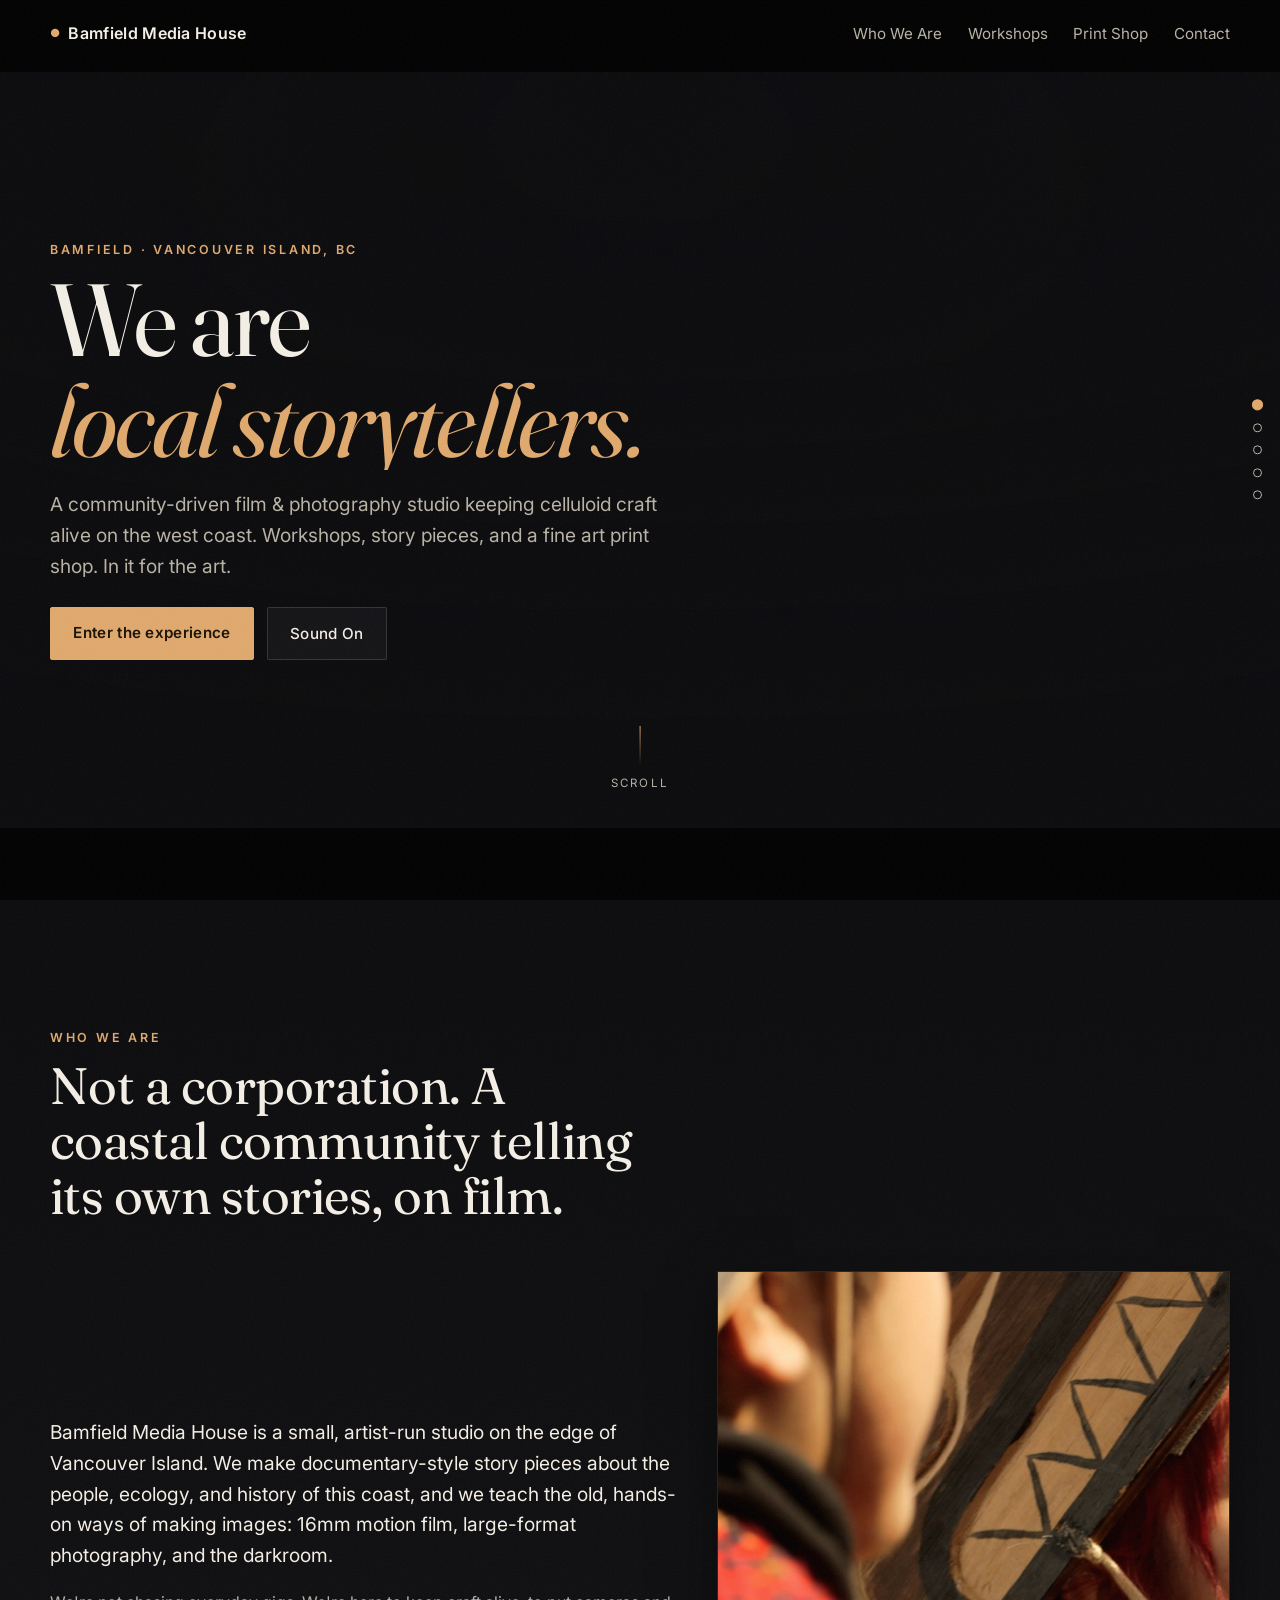
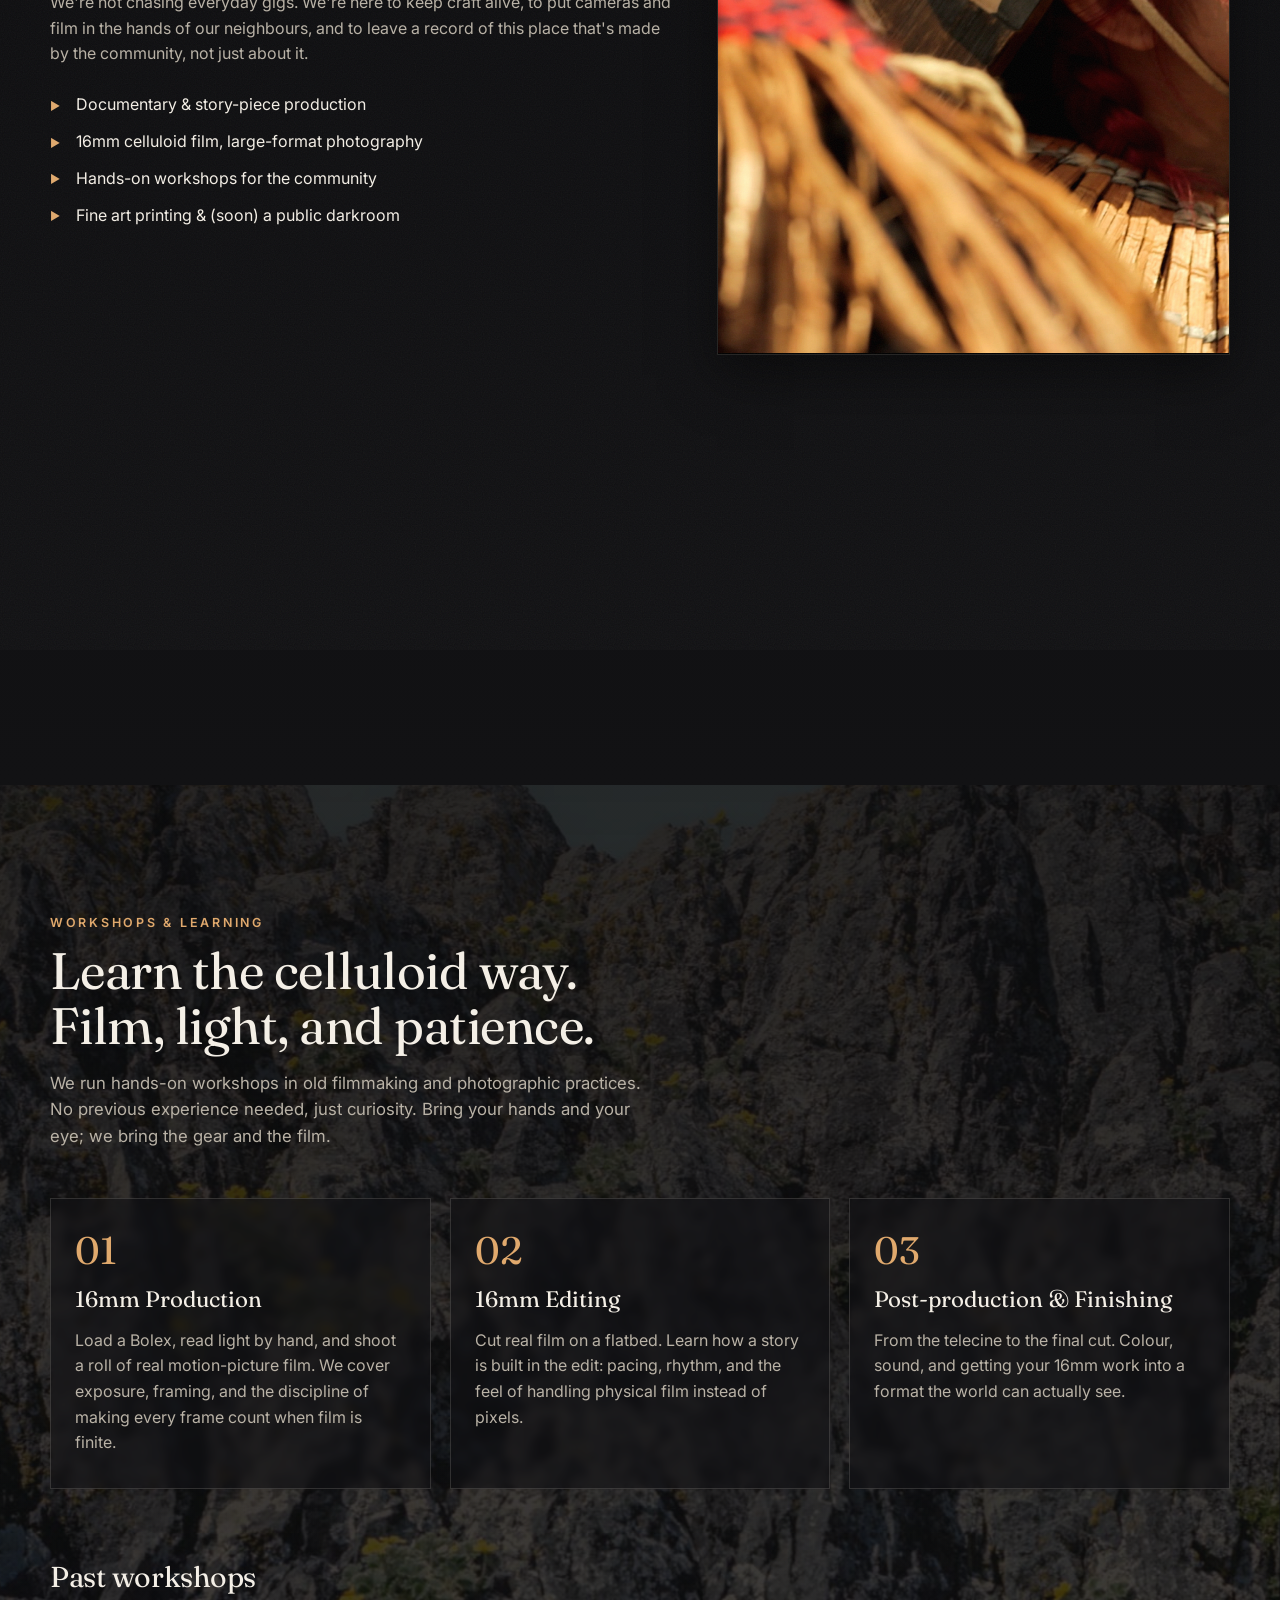
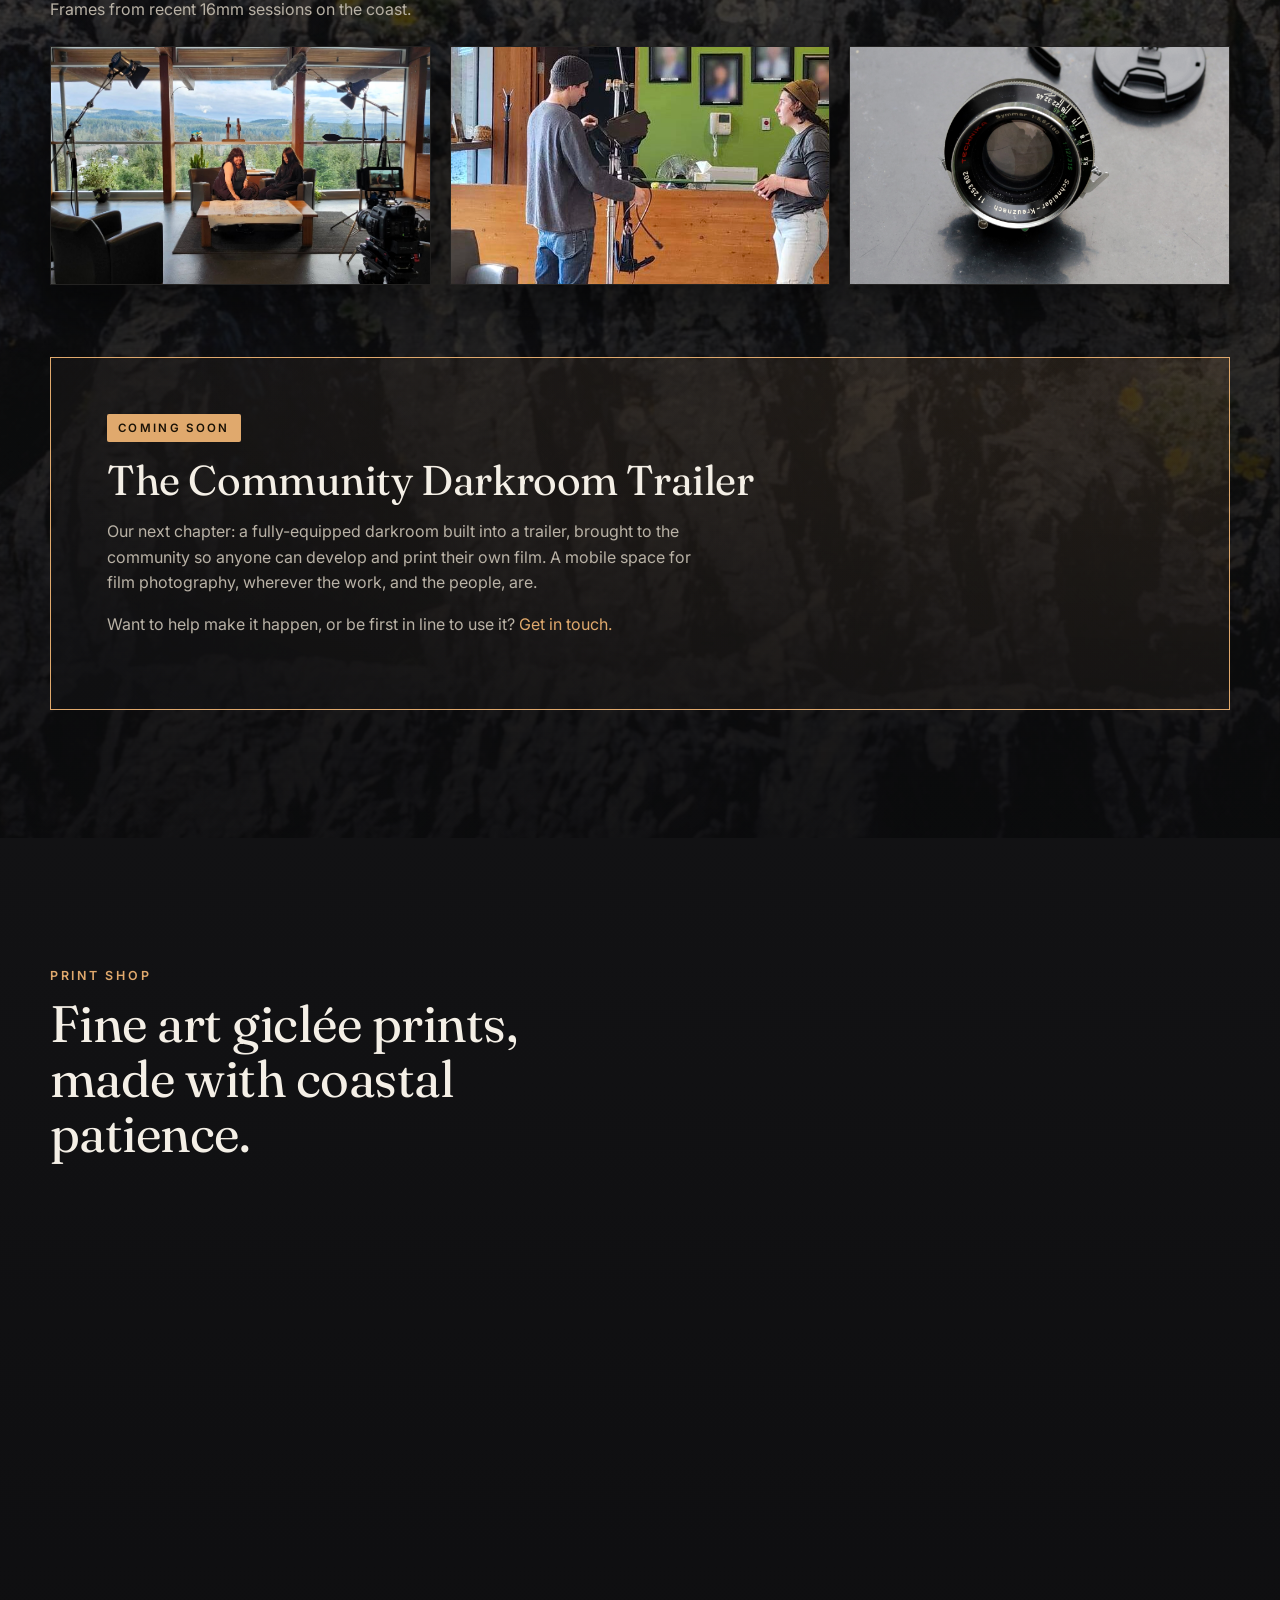
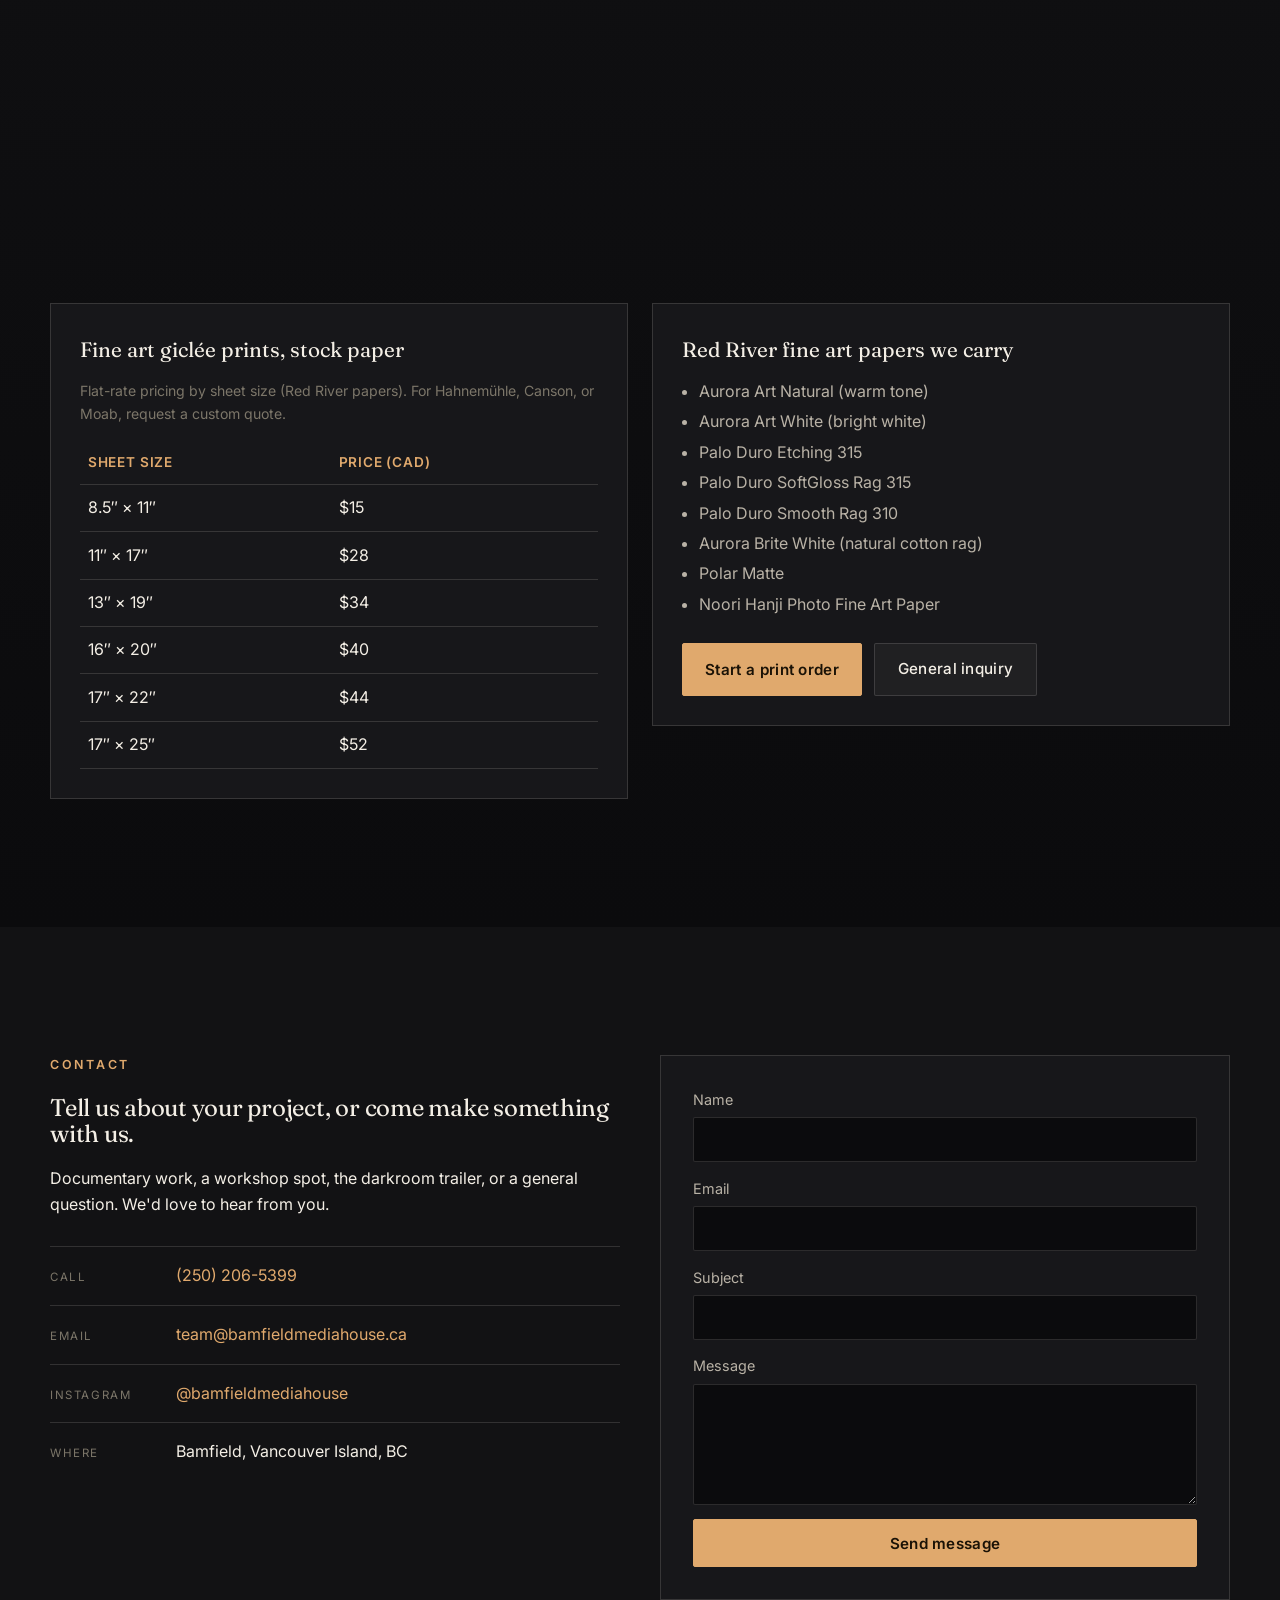
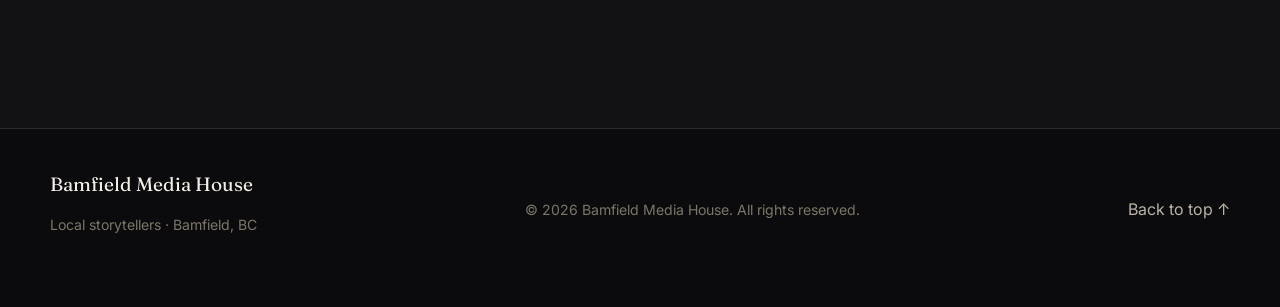
==== commit c502110a: "Remove italics from body copy, fix broken BTS photo, replace analog with celluloid/film, restore 6 w" ====
--- a/index.html
+++ b/index.html
@@ -6,8 +6,8 @@
 
   <!-- ============================ SEO ============================ -->
   <title>Bamfield Media House · Local Storytellers, Film Workshops, 16mm &amp; Fine Art Printing</title>
-  <meta name="description" content="Bamfield Media House is a community-driven film and photography studio on Vancouver Island, BC. We run analog filmmaking workshops (16mm and old photographic practices), tell local story pieces, and run a fine art print shop, with a community darkroom on the way.">
-  <meta name="keywords" content="Bamfield, Vancouver Island, 16mm film workshop, analog photography, darkroom, documentary, fine art printing, giclée prints, local storytellers, community filmmaking">
+  <meta name="description" content="Bamfield Media House is a community-driven film and photography studio on Vancouver Island, BC. We run celluloid filmmaking workshops (16mm and old photographic practices), tell local story pieces, and run a fine art print shop, with a community darkroom on the way.">
+  <meta name="keywords" content="Bamfield, Vancouver Island, 16mm film workshop, film photography, darkroom, documentary, fine art printing, giclée prints, local storytellers, community filmmaking">
   <meta name="author" content="Bamfield Media House">
   <meta name="robots" content="index, follow, max-image-preview:large">
   <link rel="canonical" href="https://bamfieldmediahouse.ca/">
@@ -22,7 +22,7 @@
   <meta property="og:type" content="website">
   <meta property="og:site_name" content="Bamfield Media House">
   <meta property="og:title" content="Bamfield Media House · Local Storytellers">
-  <meta property="og:description" content="A community-driven film and photography studio on Vancouver Island. Analog workshops, local story pieces, and a fine art print shop.">
+  <meta property="og:description" content="A community-driven film and photography studio on Vancouver Island. Film workshops, local story pieces, and a fine art print shop.">
   <meta property="og:url" content="https://bamfieldmediahouse.ca/">
   <meta property="og:image" content="https://bamfieldmediahouse.ca/assets/media/Still-2025-03-11-180737_1.7.1.jpg">
   <meta property="og:image:alt" content="Film still from a Bamfield Media House production, coastal Indigenous regalia in warm light">
@@ -31,7 +31,7 @@
   <!-- Twitter / X -->
   <meta name="twitter:card" content="summary_large_image">
   <meta name="twitter:title" content="Bamfield Media House · Local Storytellers">
-  <meta name="twitter:description" content="Community-driven film and photography on Vancouver Island. Analog workshops, story pieces, and a fine art print shop.">
+  <meta name="twitter:description" content="Community-driven film and photography on Vancouver Island. Film workshops, story pieces, and a fine art print shop.">
   <meta name="twitter:image" content="https://bamfieldmediahouse.ca/assets/media/Still-2025-03-11-180737_1.7.1.jpg">
 
   <meta name="theme-color" content="#0b0b0d">
@@ -57,7 +57,7 @@
     "url": "https://bamfieldmediahouse.ca/",
     "image": "https://bamfieldmediahouse.ca/assets/media/Still-2025-03-11-180737_1.7.1.jpg",
     "logo": "https://bamfieldmediahouse.ca/assets/media/favicon.jpg.png",
-    "description": "A community-driven film and photography studio on Vancouver Island. We run analog filmmaking and photographic workshops, produce local documentary story pieces, and operate a fine art print shop.",
+    "description": "A community-driven film and photography studio on Vancouver Island. We run celluloid filmmaking and photographic workshops, produce local documentary story pieces, and operate a fine art print shop.",
     "email": "team@bamfieldmediahouse.ca",
     "telephone": "+1-250-206-5399",
     "priceRange": "$$",
@@ -77,7 +77,7 @@
       { "@type": "Place", "name": "Vancouver Island" },
       { "@type": "Country", "name": "Canada" }
     ],
-    "knowsAbout": ["16mm film", "Analog photography", "Darkroom printing", "Documentary filmmaking", "Fine art giclée printing", "Large format photography"],
+    "knowsAbout": ["16mm film", "Film photography", "Darkroom printing", "Documentary filmmaking", "Fine art giclée printing", "Large format photography"],
     "sameAs": ["https://www.instagram.com/bamfieldmediahouse/"],
     "founder": { "@type": "Person", "name": "Andrew Miller" }
   }
@@ -163,7 +163,7 @@
           <span class="line"><span class="word">We</span> <span class="word">are</span></span>
           <span class="line accent"><span class="word">local</span> <span class="word">storytellers.</span></span>
         </h1>
-        <p class="hero-lede reveal">A community-driven film &amp; photography studio keeping analog craft alive on the
+        <p class="hero-lede reveal">A community-driven film &amp; photography studio keeping celluloid craft alive on the
           west coast. Workshops, story pieces, and a fine art print shop. In it for the art.</p>
         <div class="hero-actions reveal">
           <a class="btn btn-primary" href="#story">Enter the experience</a>
@@ -191,11 +191,11 @@
               we teach the old, hands-on ways of making images: 16mm motion film, large-format photography, and
               the darkroom.</p>
             <p>We're not chasing everyday gigs. We're here to keep craft alive, to put cameras and
-              film in the hands of our neighbours, and to leave a record of this place that's made <em>by</em> the
-              community, not just <em>about</em> it.</p>
+              film in the hands of our neighbours, and to leave a record of this place that's made by the
+              community, not just about it.</p>
             <ul class="ticks">
               <li>Documentary &amp; story-piece production</li>
-              <li>16mm and analog film, large-format photography</li>
+              <li>16mm celluloid film, large-format photography</li>
               <li>Hands-on workshops for the community</li>
               <li>Fine art printing &amp; (soon) a public darkroom</li>
             </ul>
@@ -216,7 +216,7 @@
                  alt="Behind the scenes: a documentary interview set up with lights, boom mic and camera overlooking the coast" loading="lazy">
           </figure>
           <figure class="frame reveal">
-            <img src="https://drive.bamfieldmediahouse.ca/s/3s8p5FVaVHLxMEpFvLwDmkj7/download?path=/&files=IMG_8886.JPG"
+            <img src="assets/media/Bradys-Beach-Web-1-of-1.jpg"
                  alt="Bamfield Media House on location, coastal British Columbia" loading="lazy">
           </figure>
           <figure class="frame reveal from-right">
@@ -234,7 +234,7 @@
       <div class="container">
         <div class="section-head reveal">
           <p class="kicker">Workshops &amp; Learning</p>
-          <h2 class="display">Learn the analog way. Film, light, and patience.</h2>
+          <h2 class="display">Learn the celluloid way. Film, light, and patience.</h2>
           <p class="section-intro">We run hands-on workshops in old filmmaking and photographic practices. No
             previous experience needed, just curiosity. Bring your hands and your eye; we bring the gear and the film.</p>
         </div>
@@ -289,7 +289,7 @@
           <div class="darkroom-tag">Coming soon</div>
           <h3 class="display">The Community Darkroom Trailer</h3>
           <p>Our next chapter: a fully-equipped darkroom built into a trailer, brought to the community so anyone
-            can develop and print their own film. A mobile space for analog photography, wherever the work, and
+            can develop and print their own film. A mobile space for film photography, wherever the work, and
             the people, are.</p>
           <p class="darkroom-note">Want to help make it happen, or be first in line to use it?
             <a href="#contact">Get in touch.</a></p>
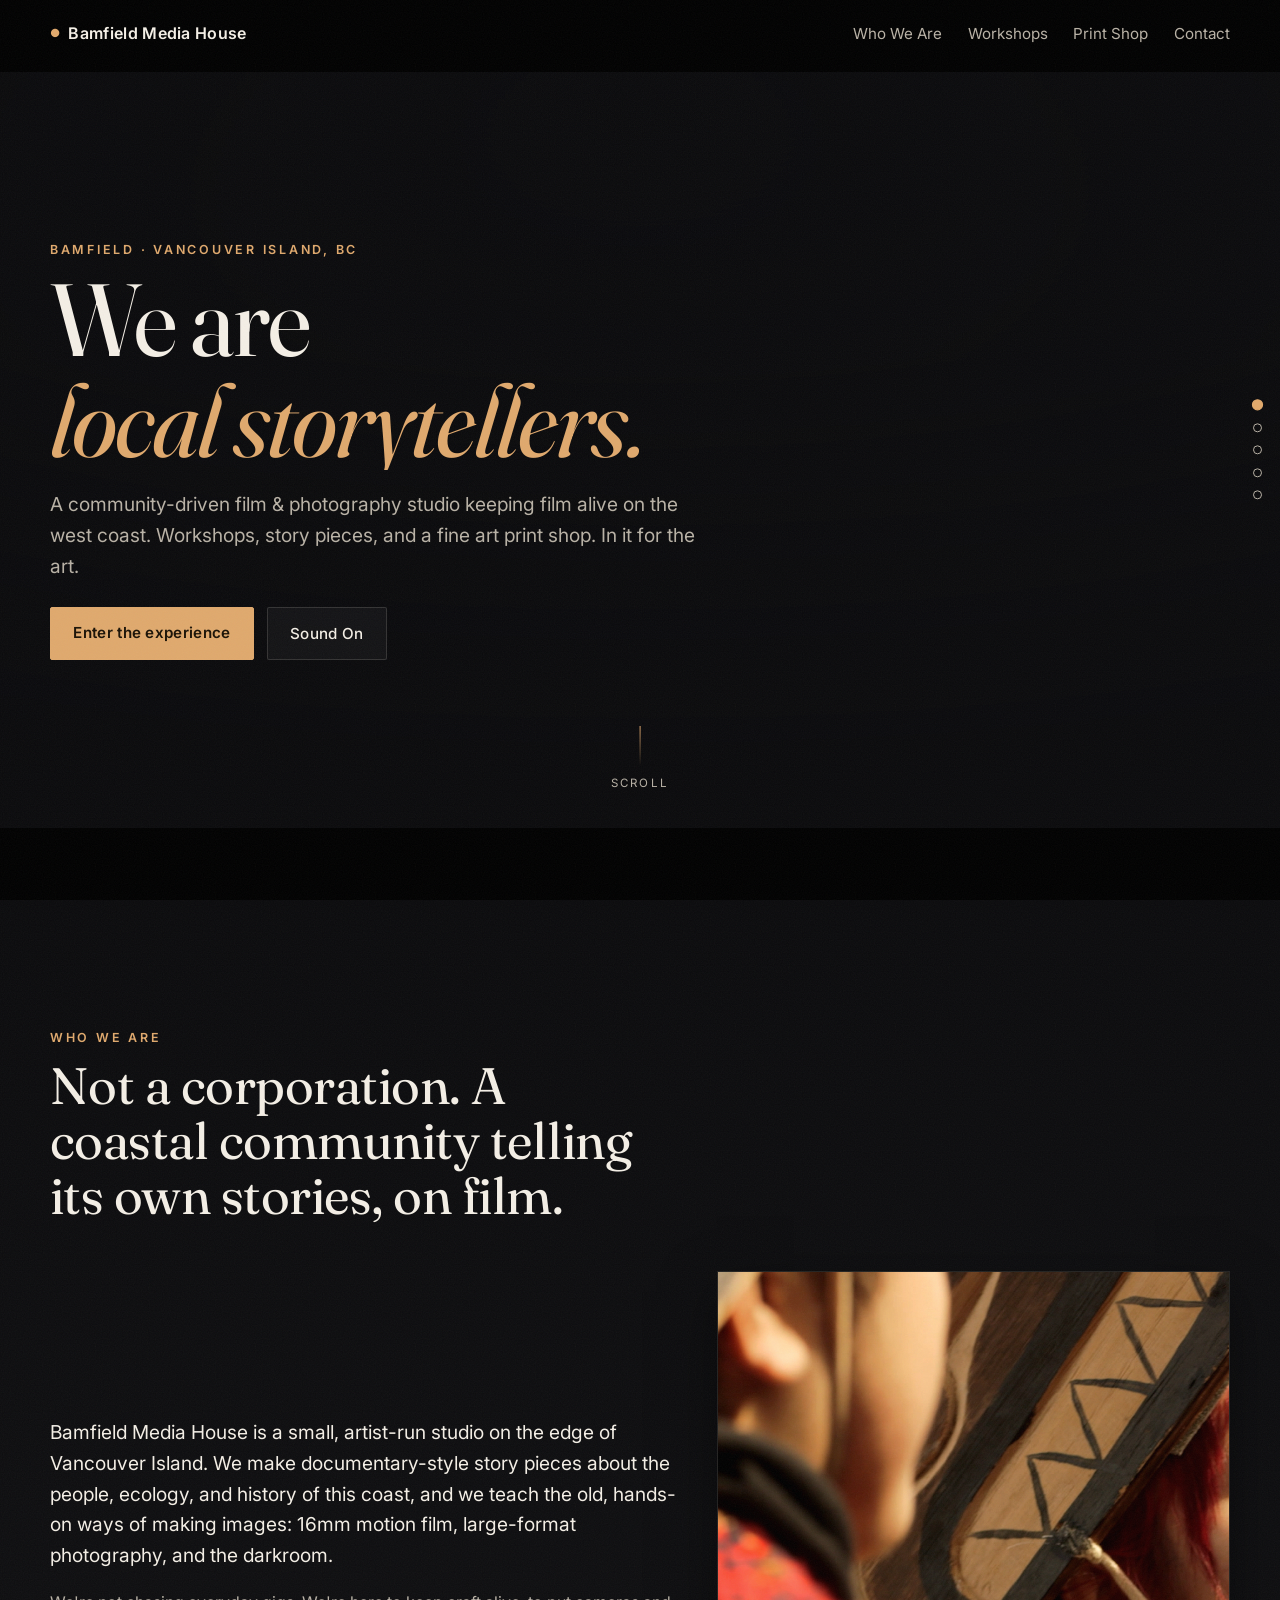
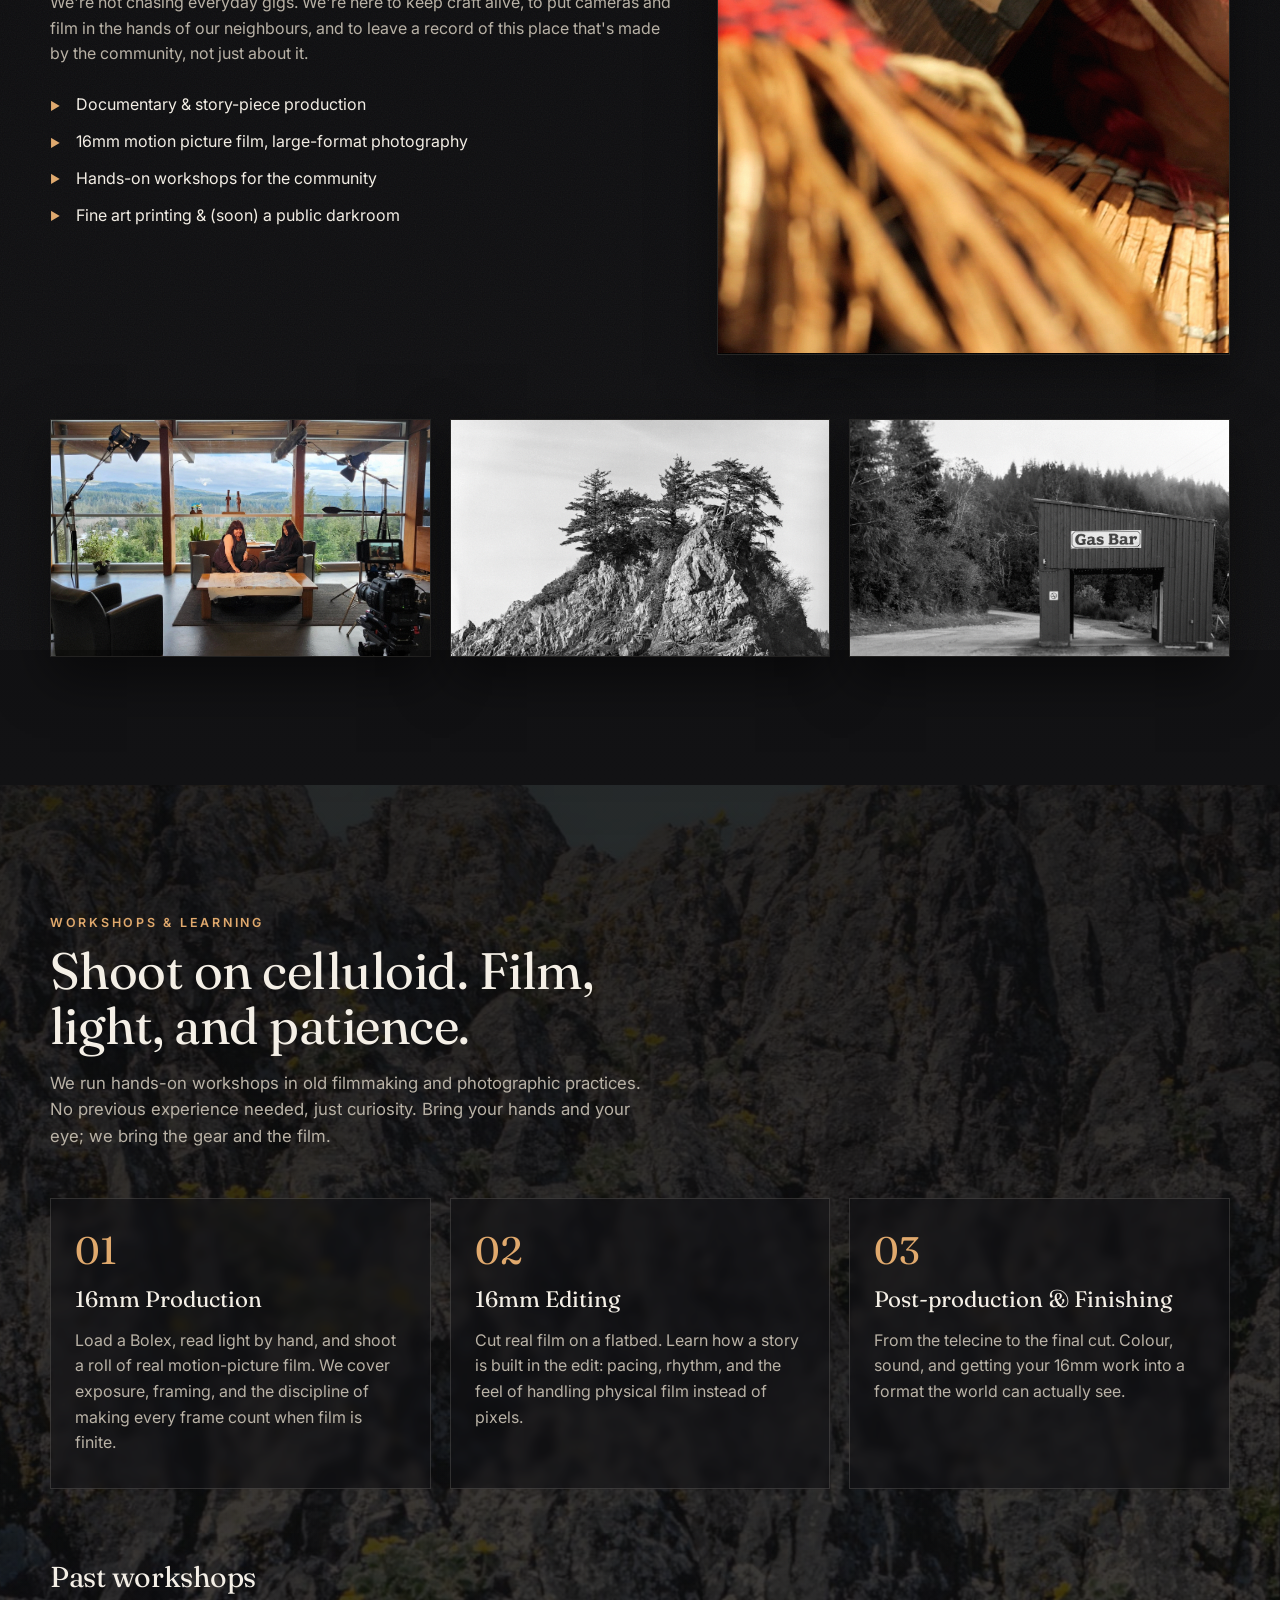
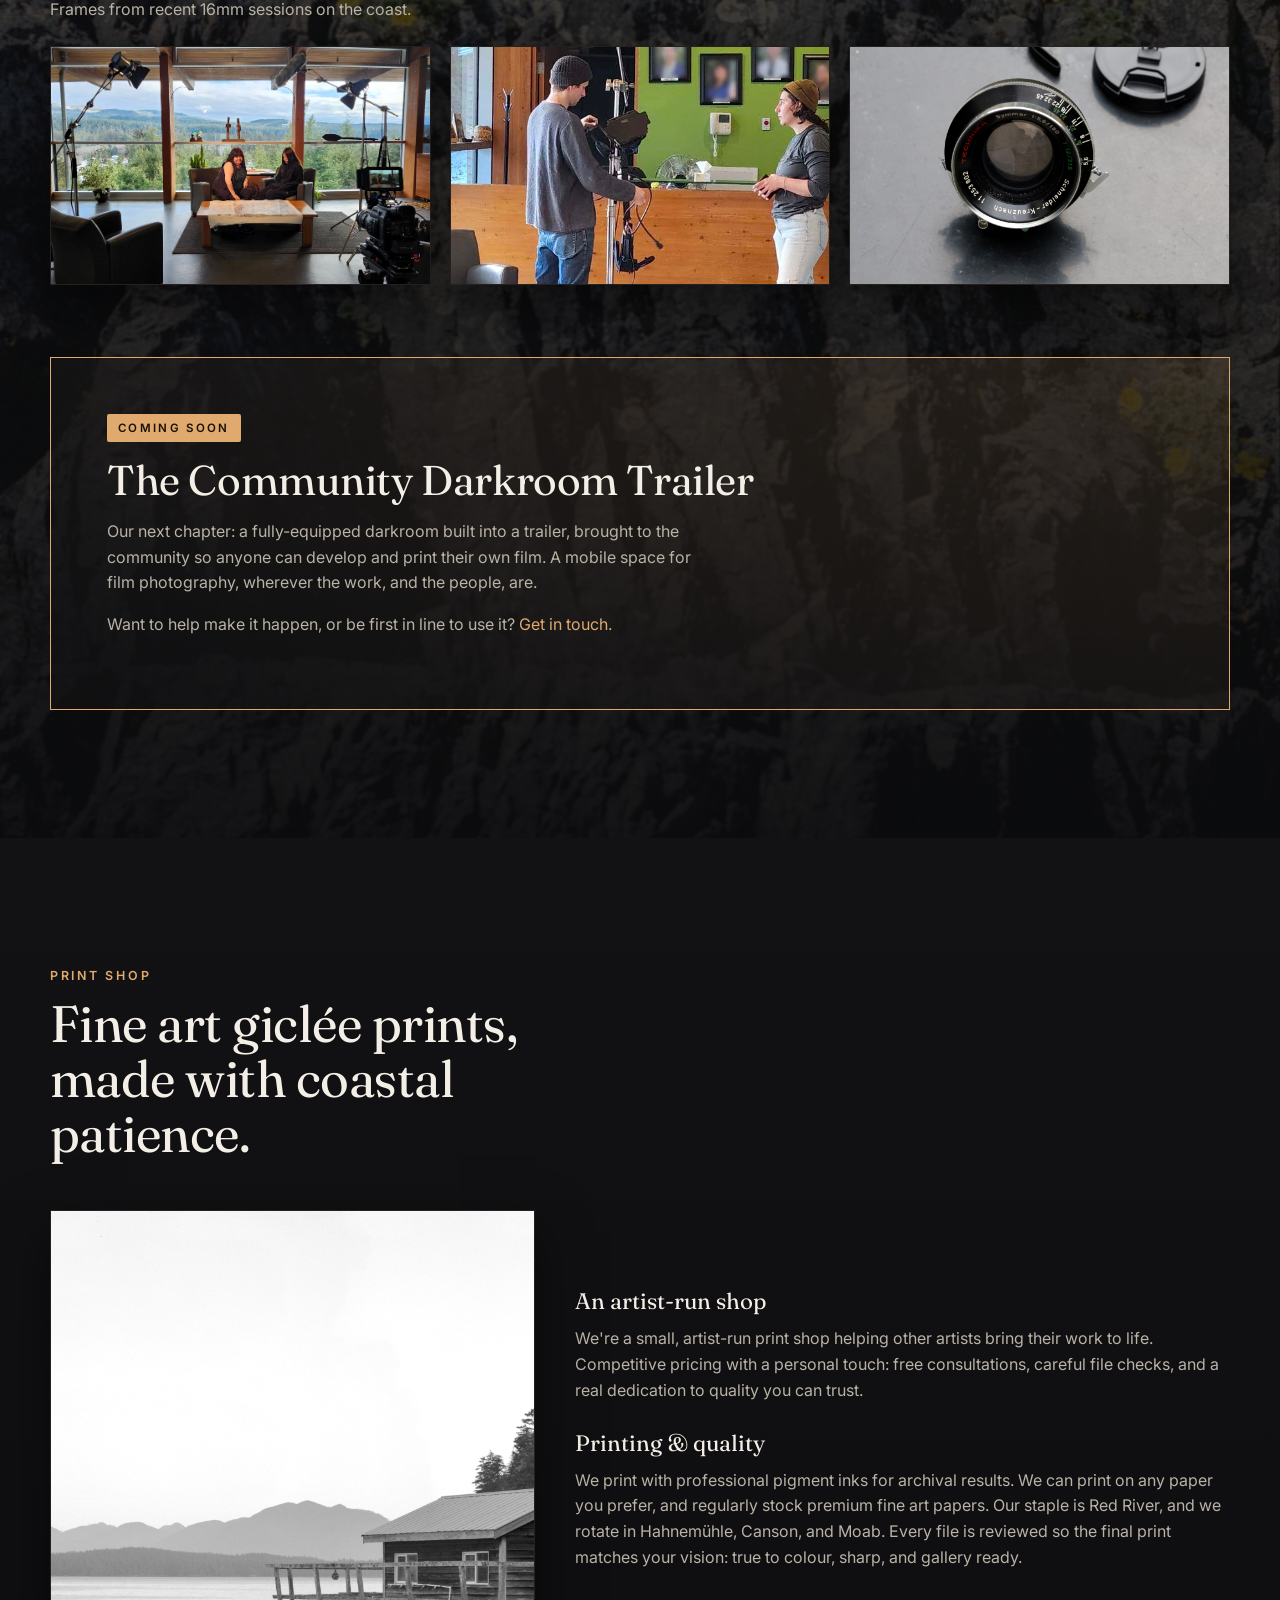
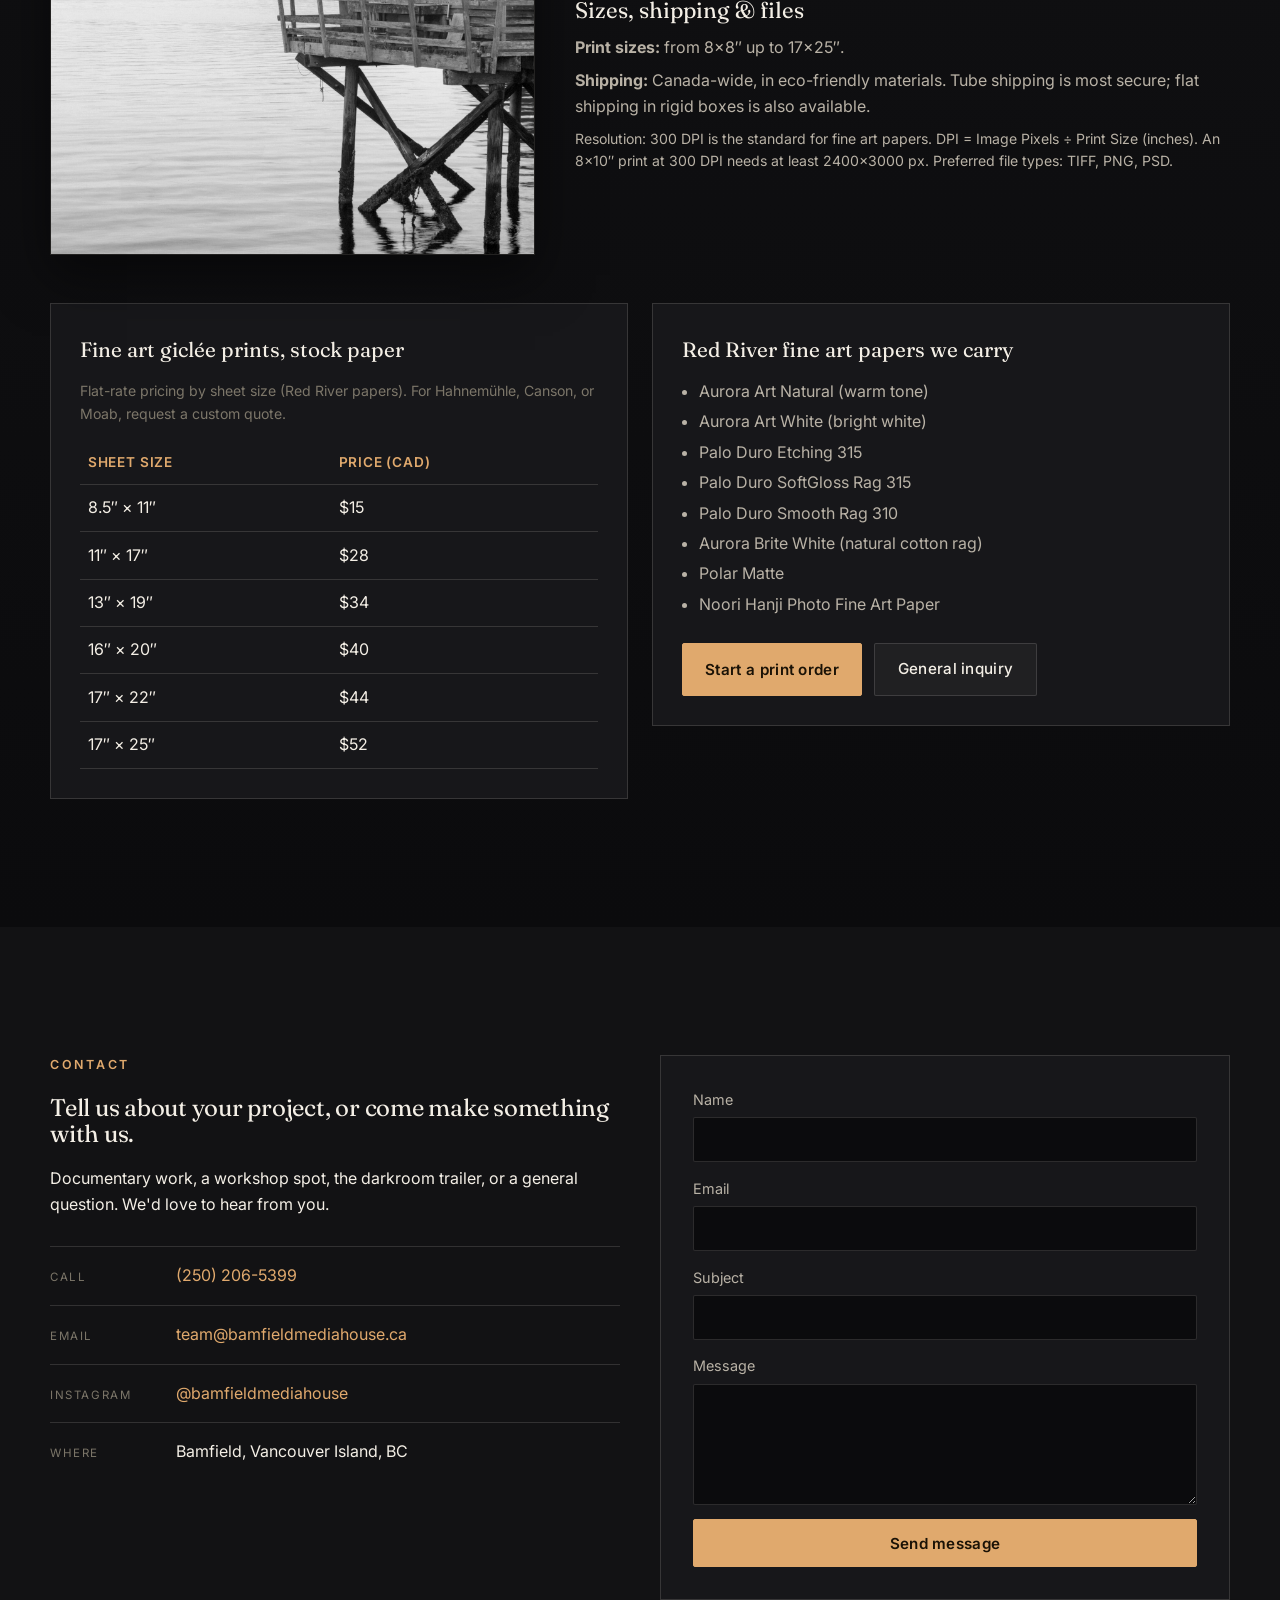
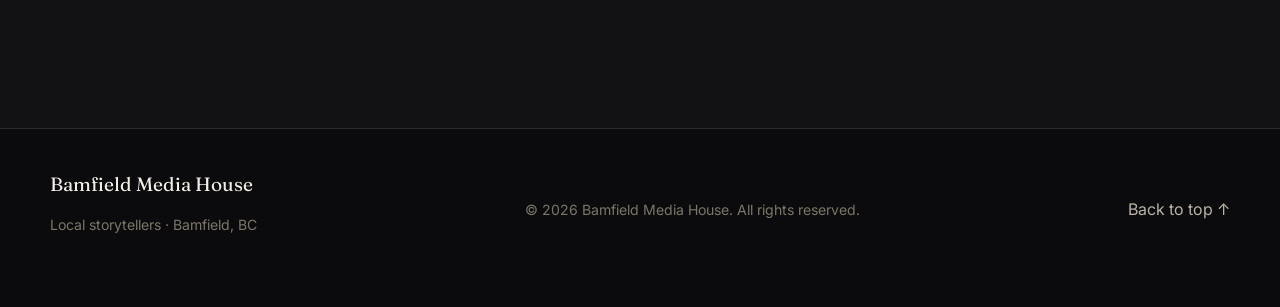
==== commit b468fa50: "Refine film/celluloid wording in hero, workshops, and bullet list Co-Authored-By: Claude Sonnet 4.6 " ====
--- a/index.html
+++ b/index.html
@@ -163,7 +163,7 @@
           <span class="line"><span class="word">We</span> <span class="word">are</span></span>
           <span class="line accent"><span class="word">local</span> <span class="word">storytellers.</span></span>
         </h1>
-        <p class="hero-lede reveal">A community-driven film &amp; photography studio keeping celluloid craft alive on the
+        <p class="hero-lede reveal">A community-driven film &amp; photography studio keeping film alive on the
           west coast. Workshops, story pieces, and a fine art print shop. In it for the art.</p>
         <div class="hero-actions reveal">
           <a class="btn btn-primary" href="#story">Enter the experience</a>
@@ -195,7 +195,7 @@
               community, not just about it.</p>
             <ul class="ticks">
               <li>Documentary &amp; story-piece production</li>
-              <li>16mm celluloid film, large-format photography</li>
+              <li>16mm motion picture film, large-format photography</li>
               <li>Hands-on workshops for the community</li>
               <li>Fine art printing &amp; (soon) a public darkroom</li>
             </ul>
@@ -234,7 +234,7 @@
       <div class="container">
         <div class="section-head reveal">
           <p class="kicker">Workshops &amp; Learning</p>
-          <h2 class="display">Learn the celluloid way. Film, light, and patience.</h2>
+          <h2 class="display">Shoot on celluloid. Film, light, and patience.</h2>
           <p class="section-intro">We run hands-on workshops in old filmmaking and photographic practices. No
             previous experience needed, just curiosity. Bring your hands and your eye; we bring the gear and the film.</p>
         </div>
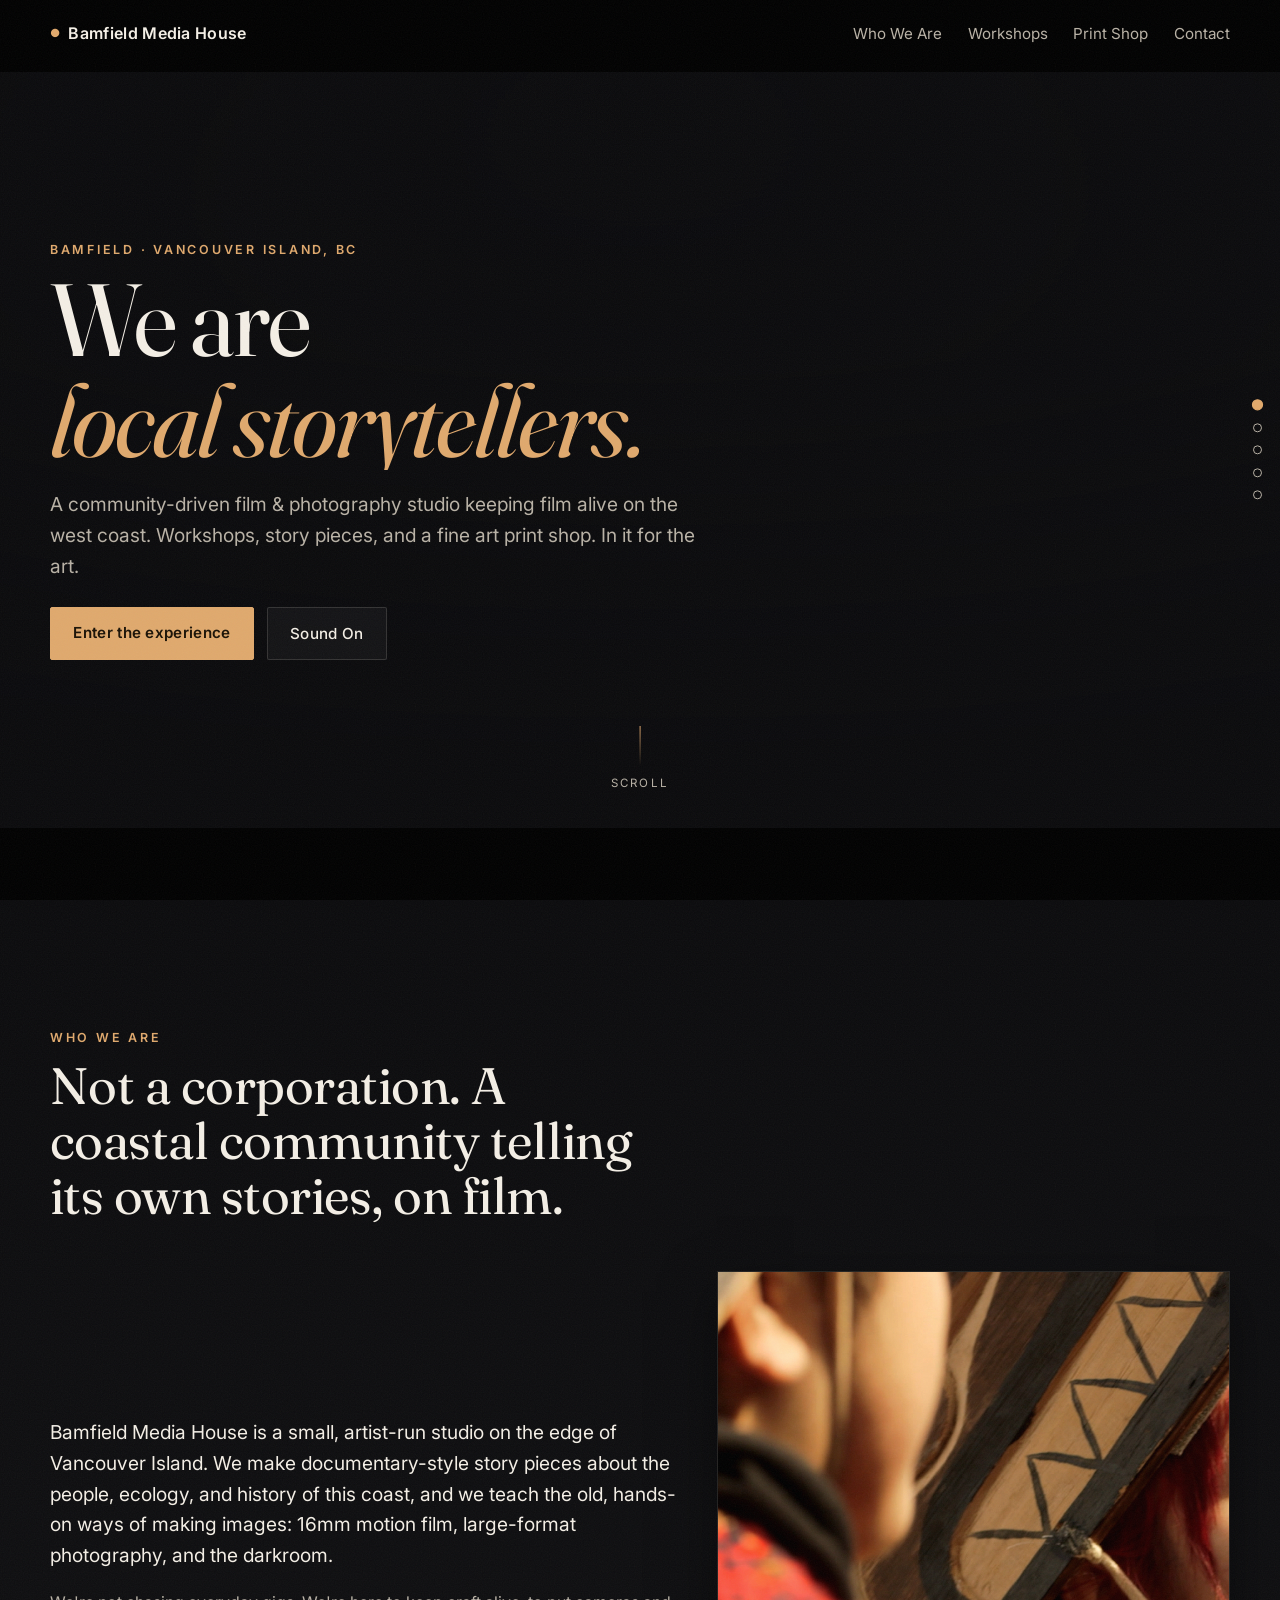
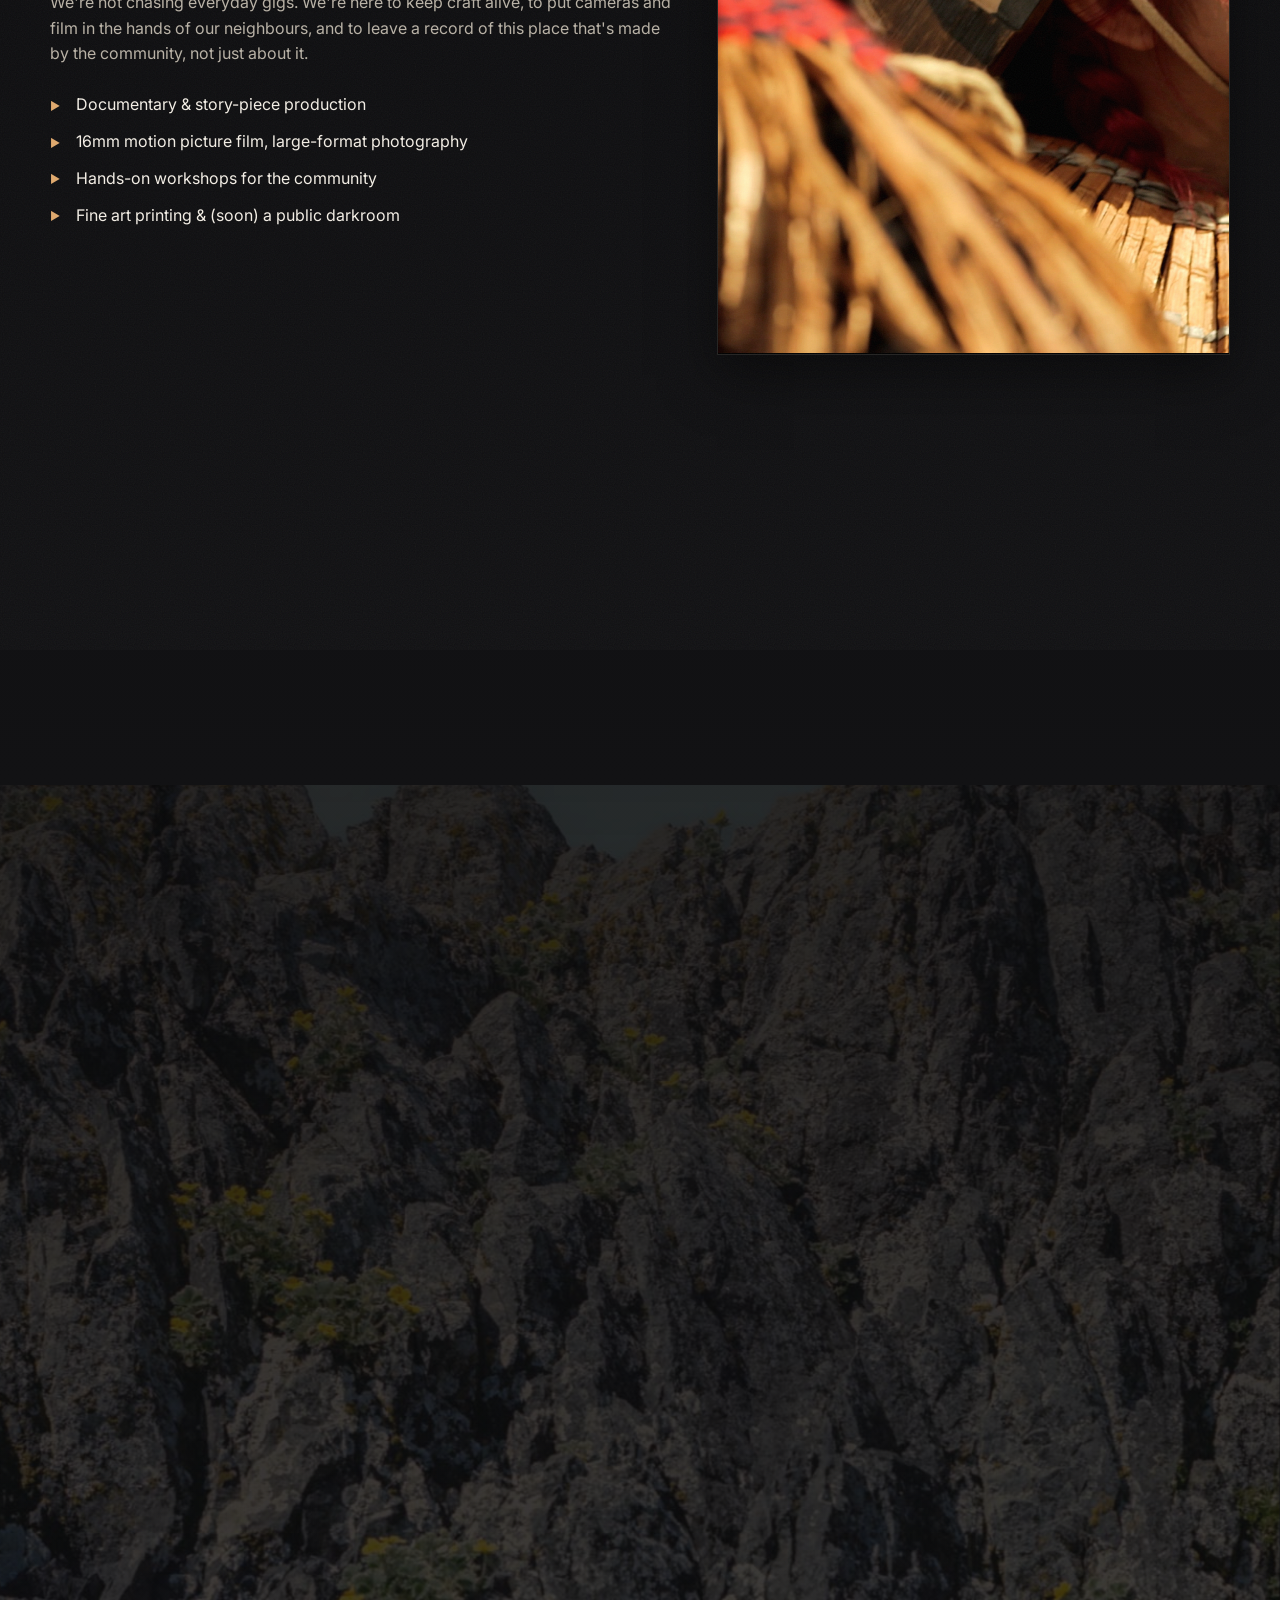
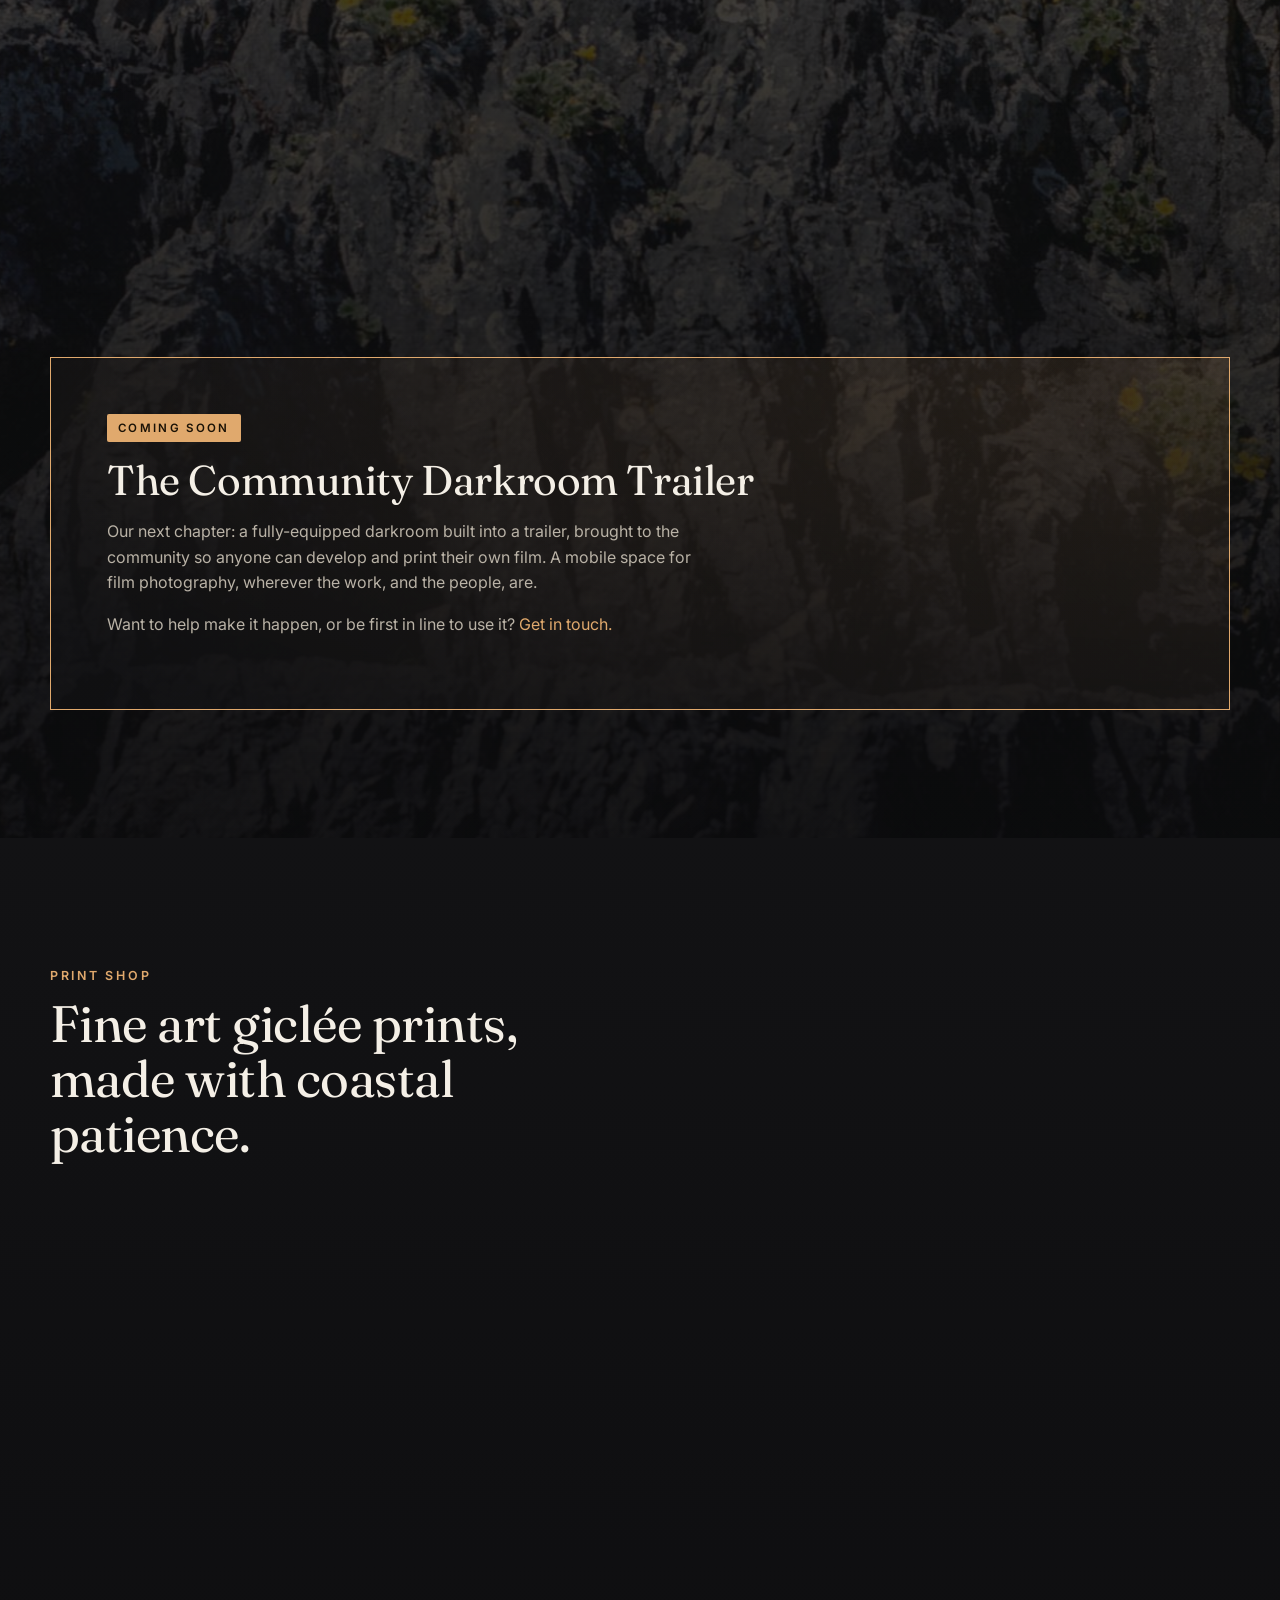
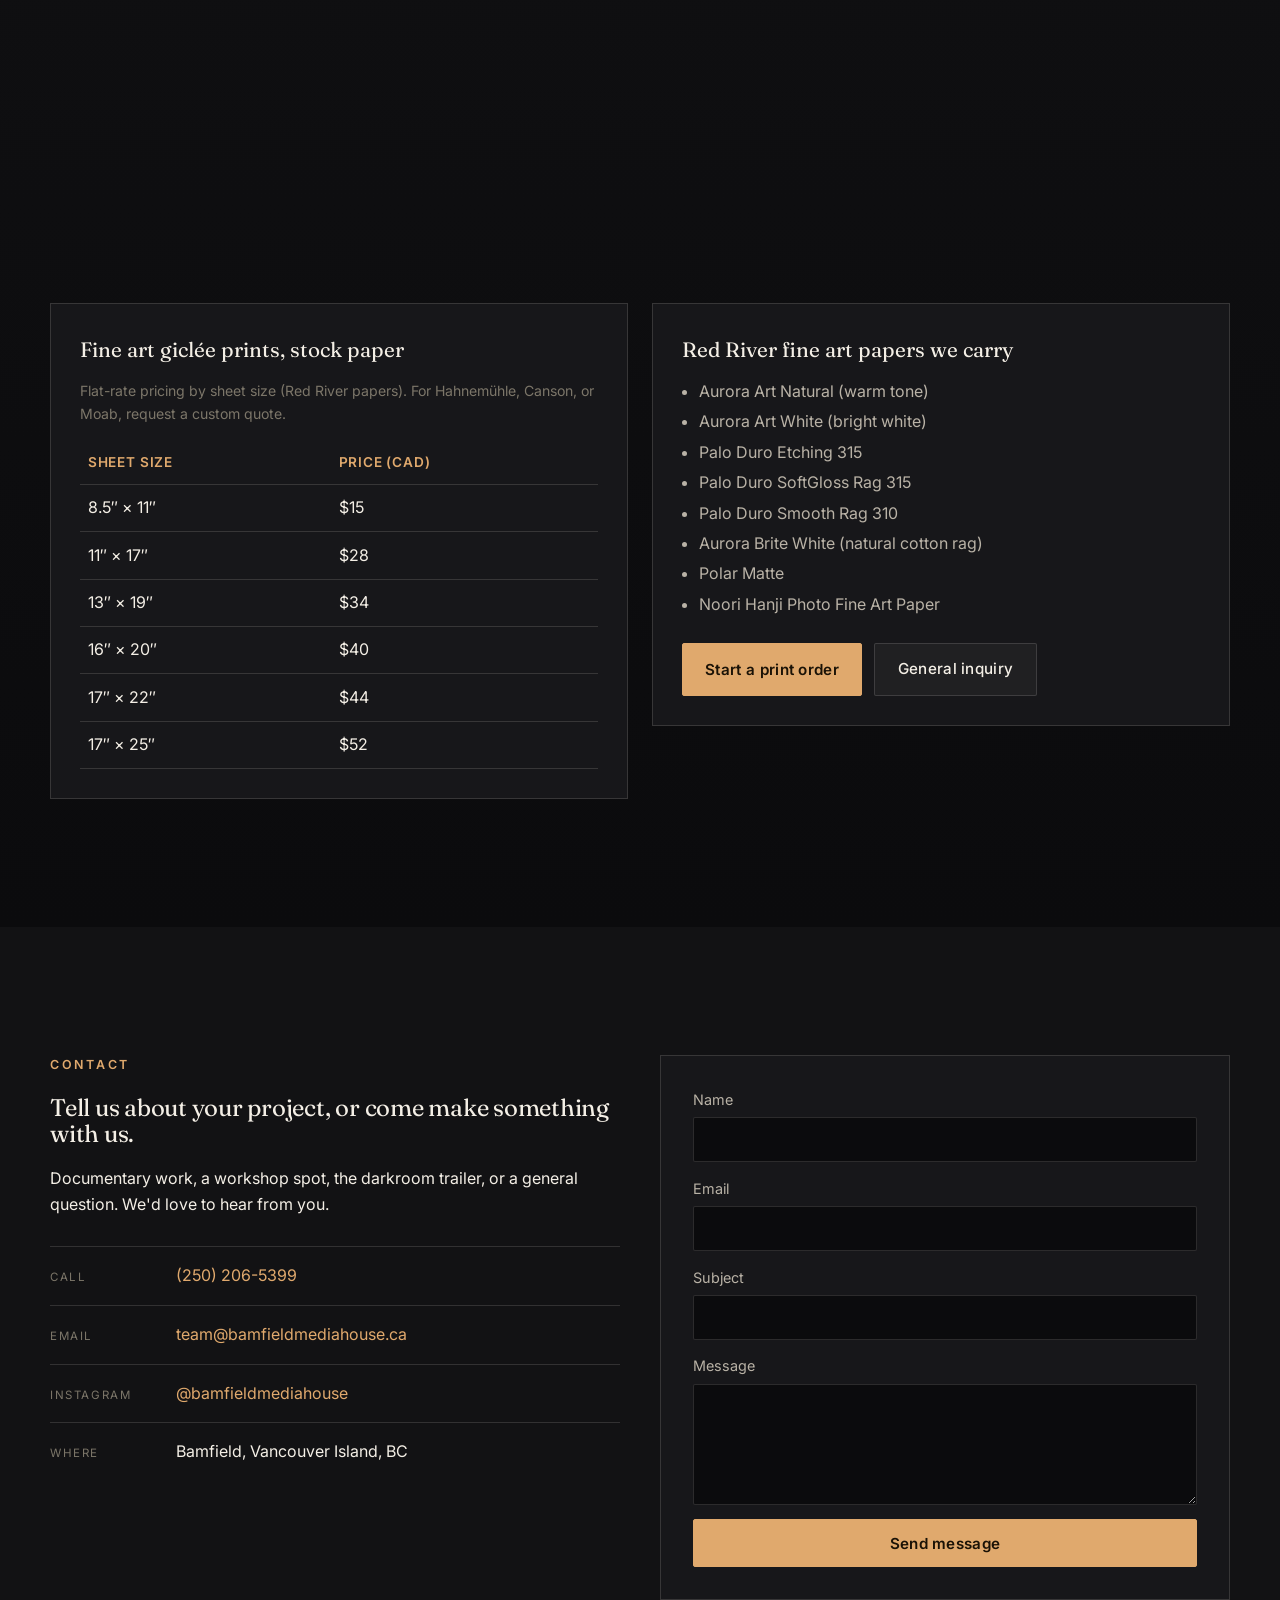
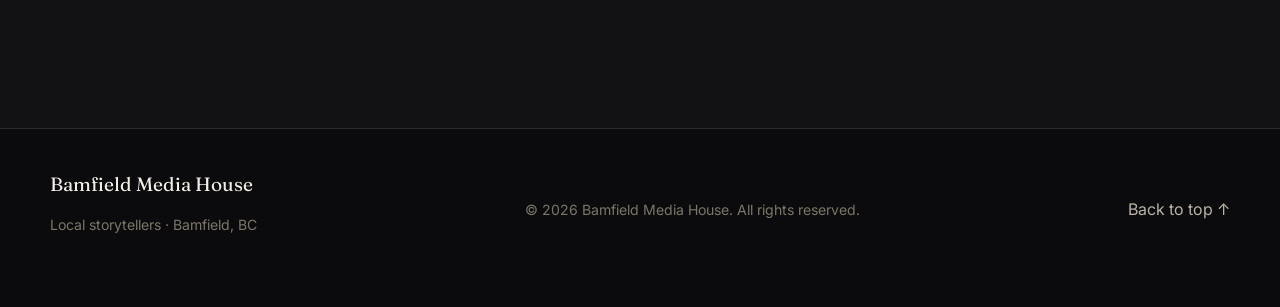
==== commit 90b215bf: "Update workshops heading to 'A craft worth remembering.' Co-Authored-By: Claude Sonnet 4.6 <noreply@" ====
--- a/index.html
+++ b/index.html
@@ -234,7 +234,7 @@
       <div class="container">
         <div class="section-head reveal">
           <p class="kicker">Workshops &amp; Learning</p>
-          <h2 class="display">Shoot on celluloid. Film, light, and patience.</h2>
+          <h2 class="display">A craft worth remembering.</h2>
           <p class="section-intro">We run hands-on workshops in old filmmaking and photographic practices. No
             previous experience needed, just curiosity. Bring your hands and your eye; we bring the gear and the film.</p>
         </div>
